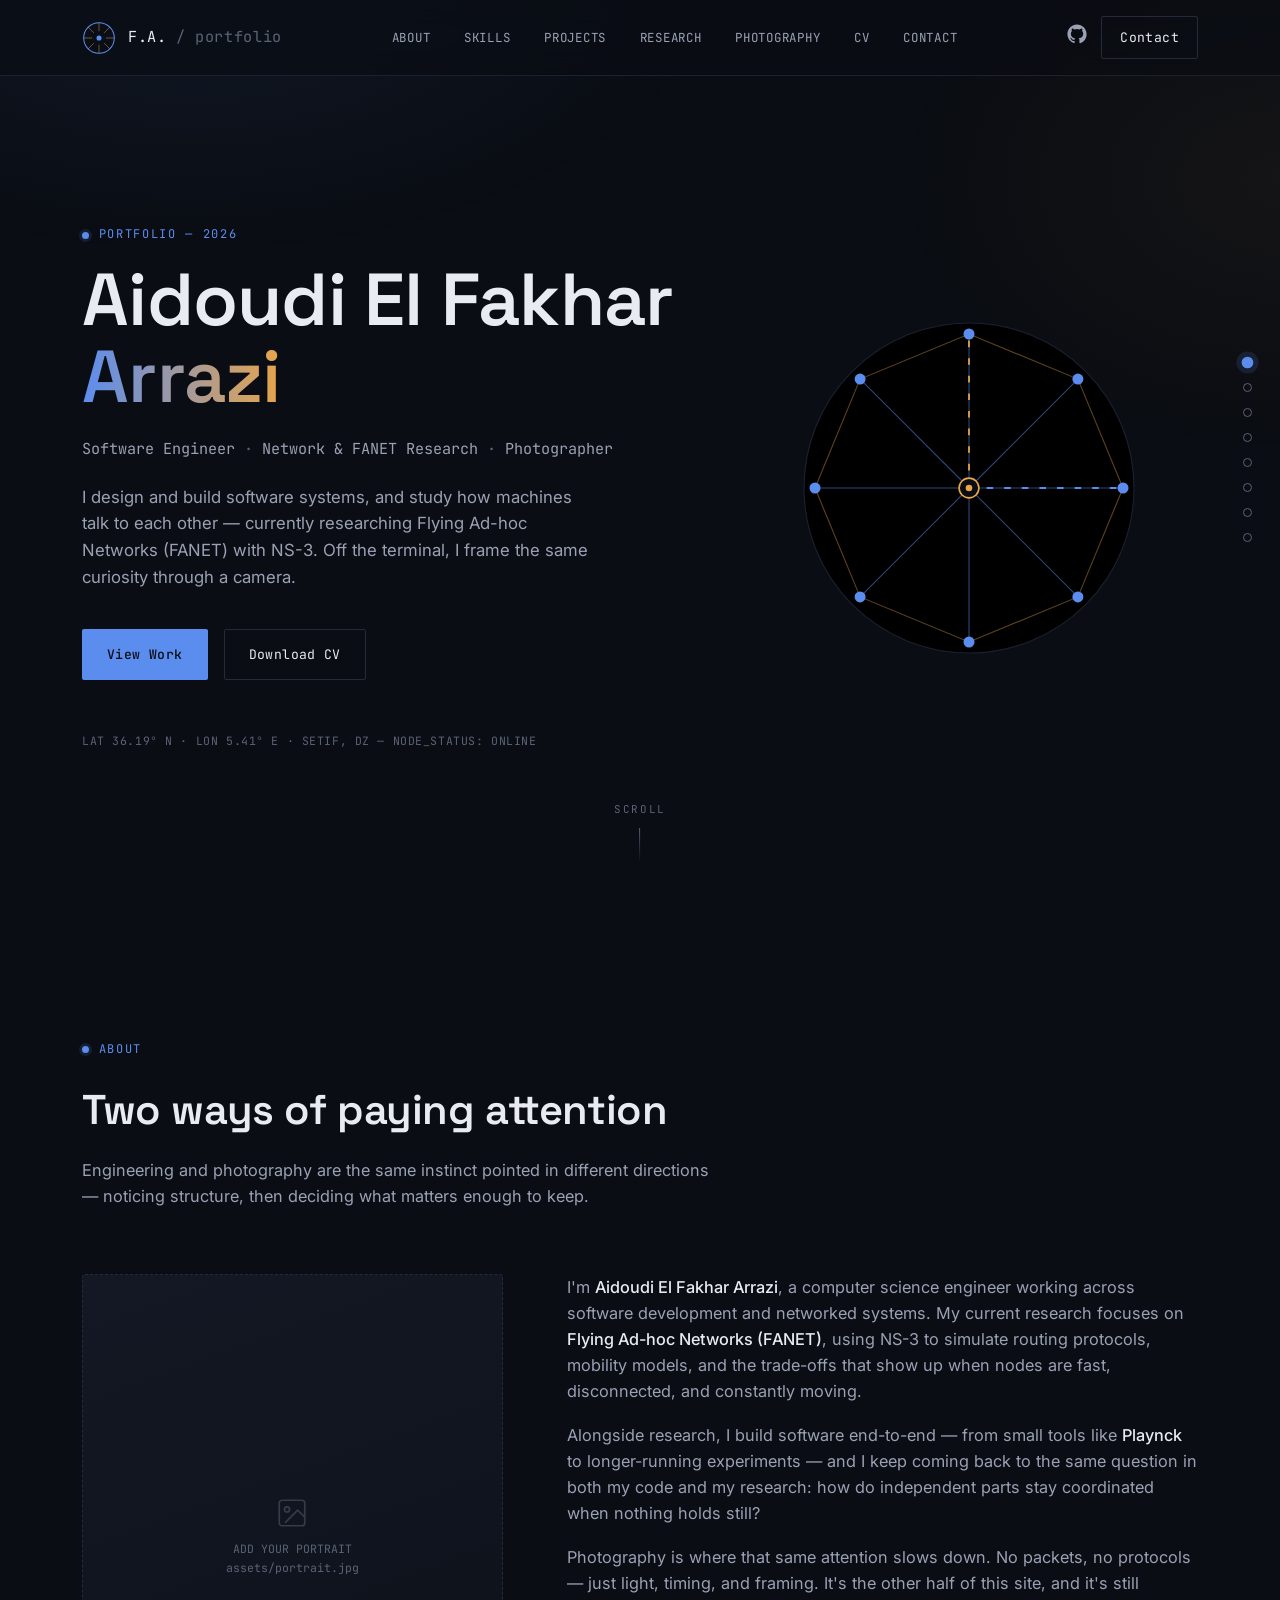
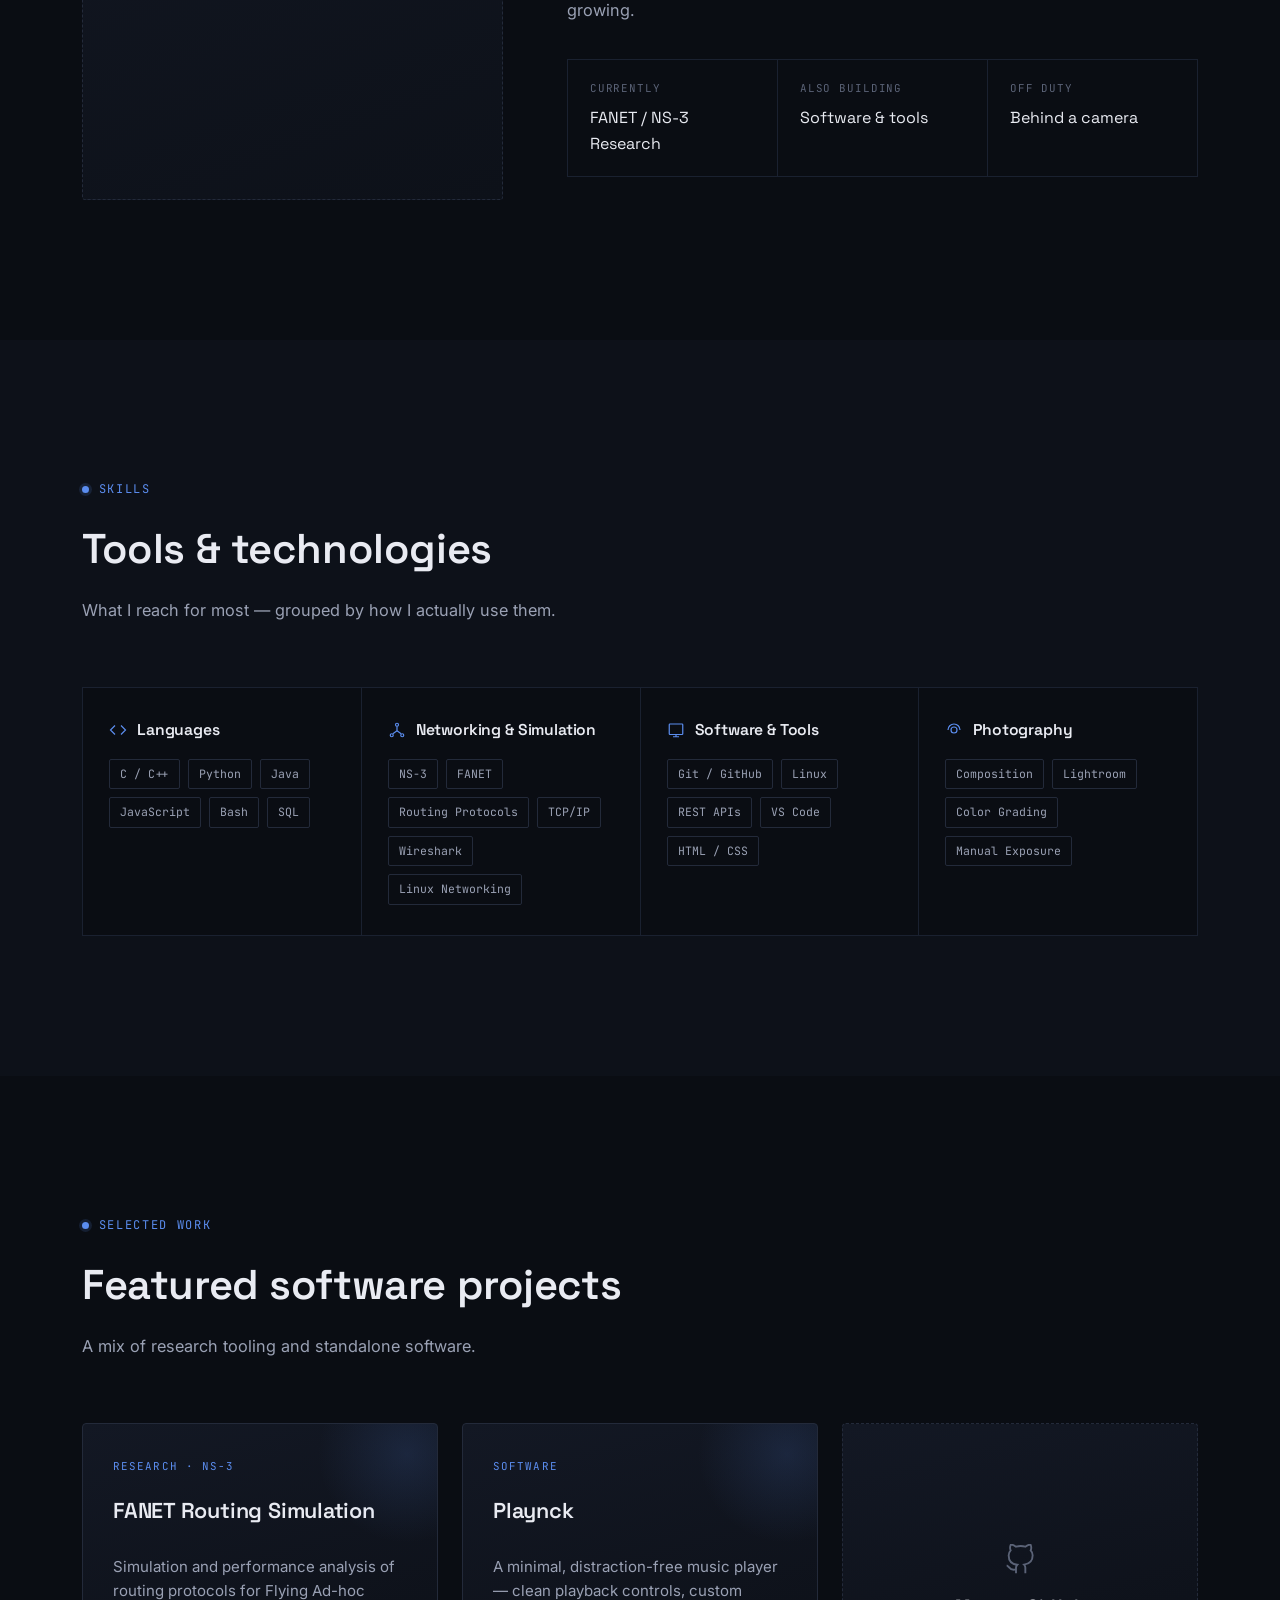
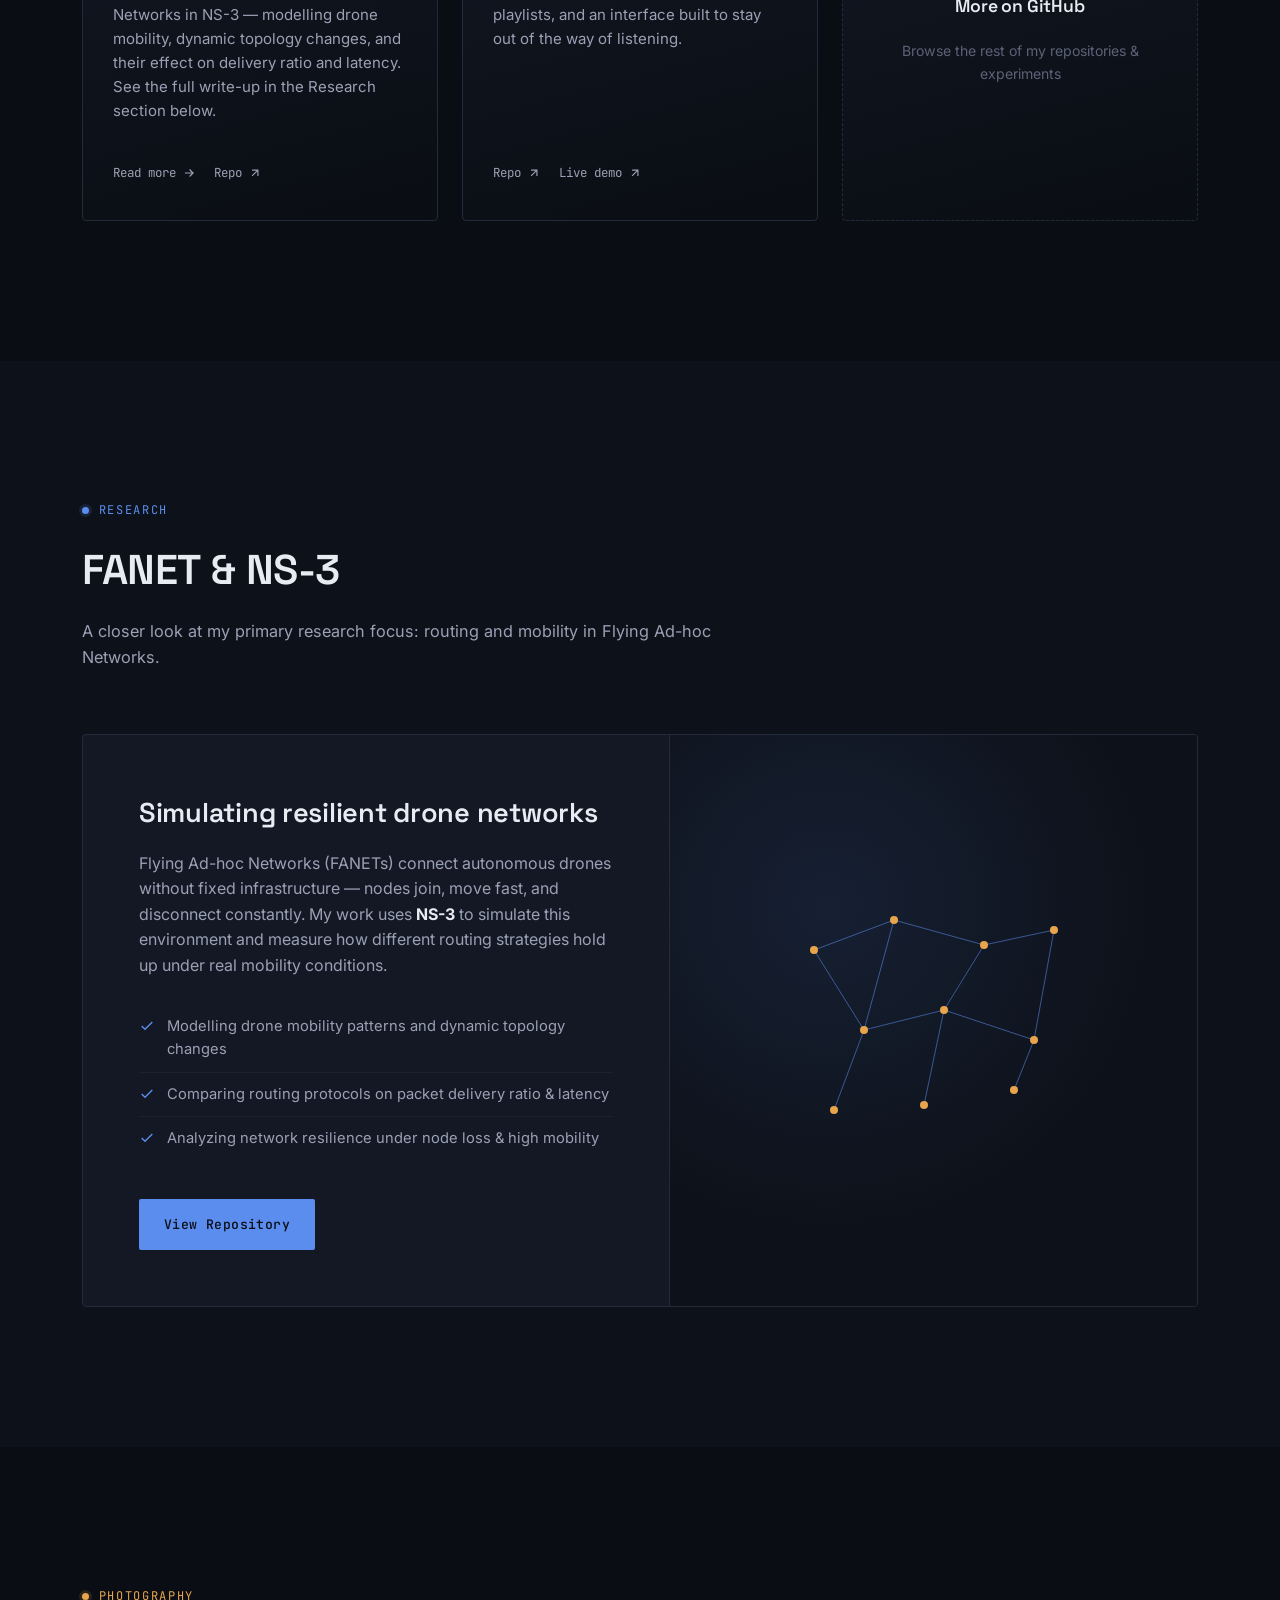
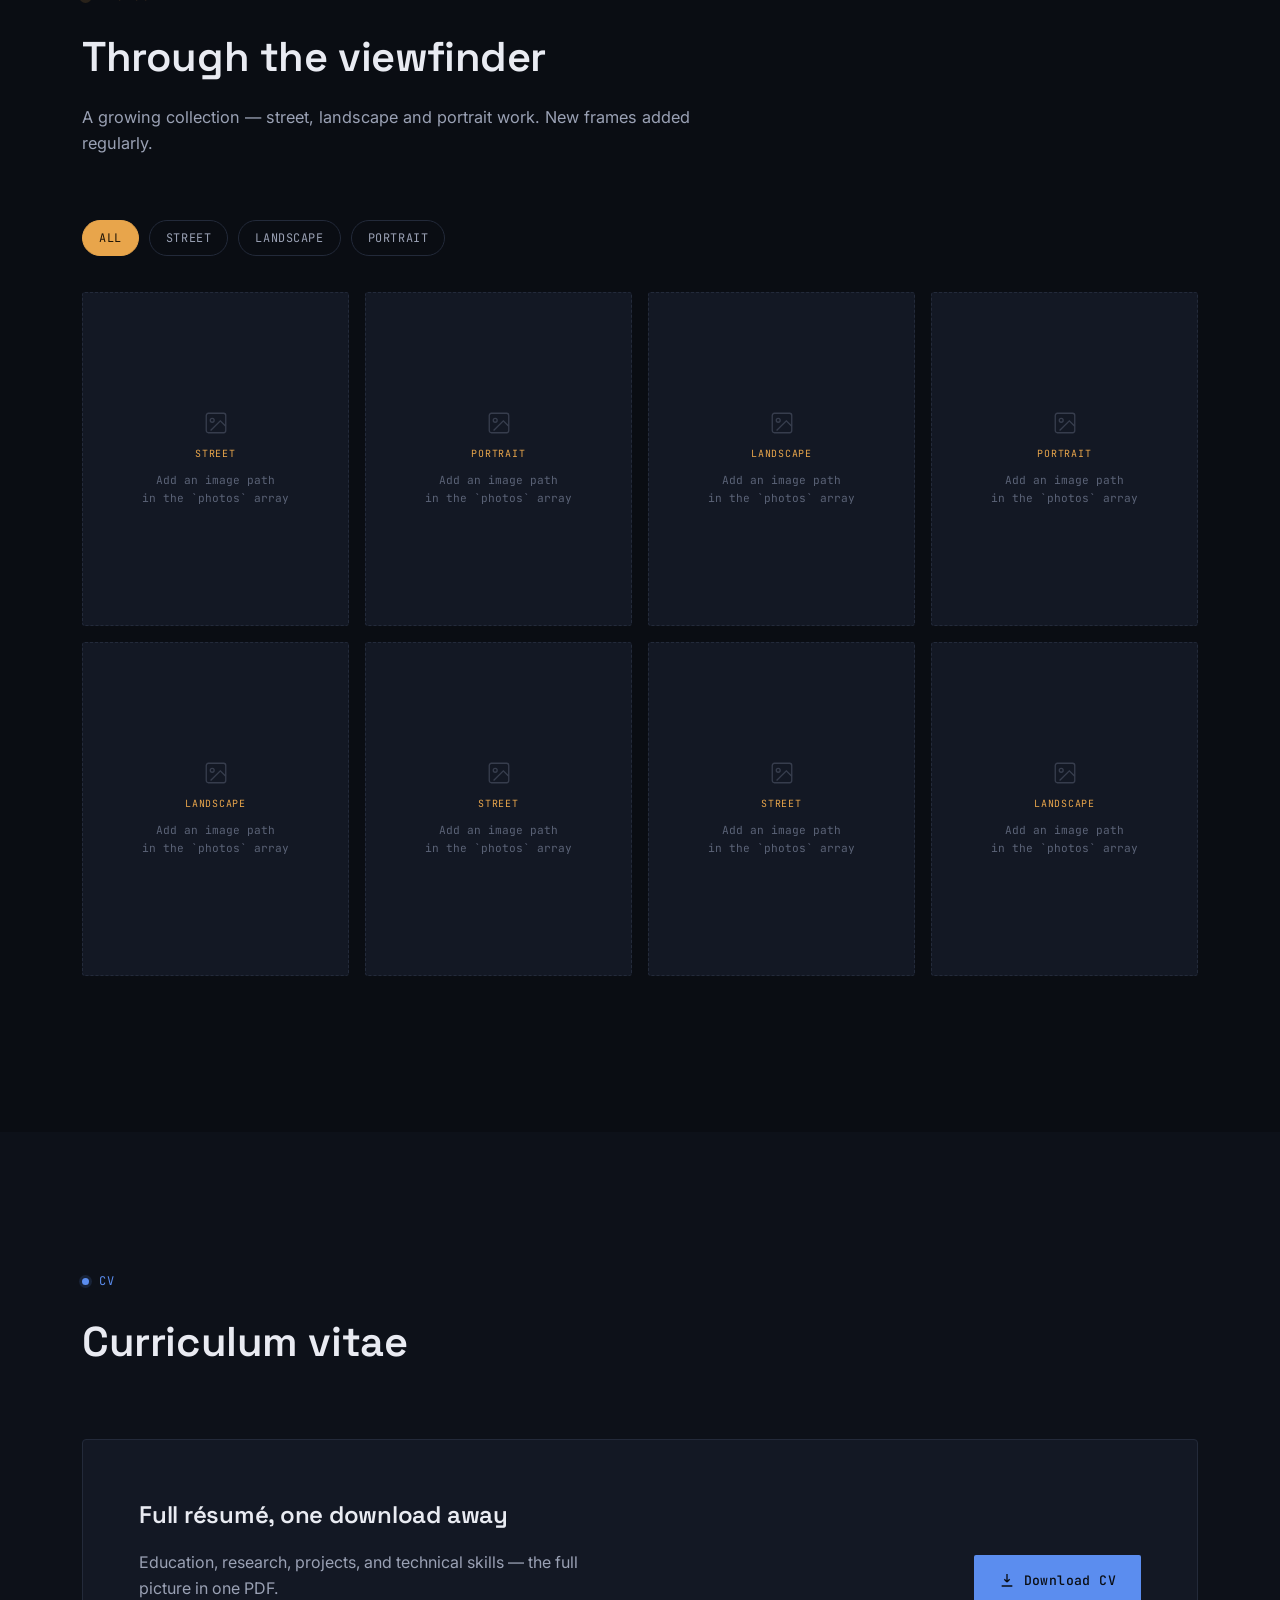
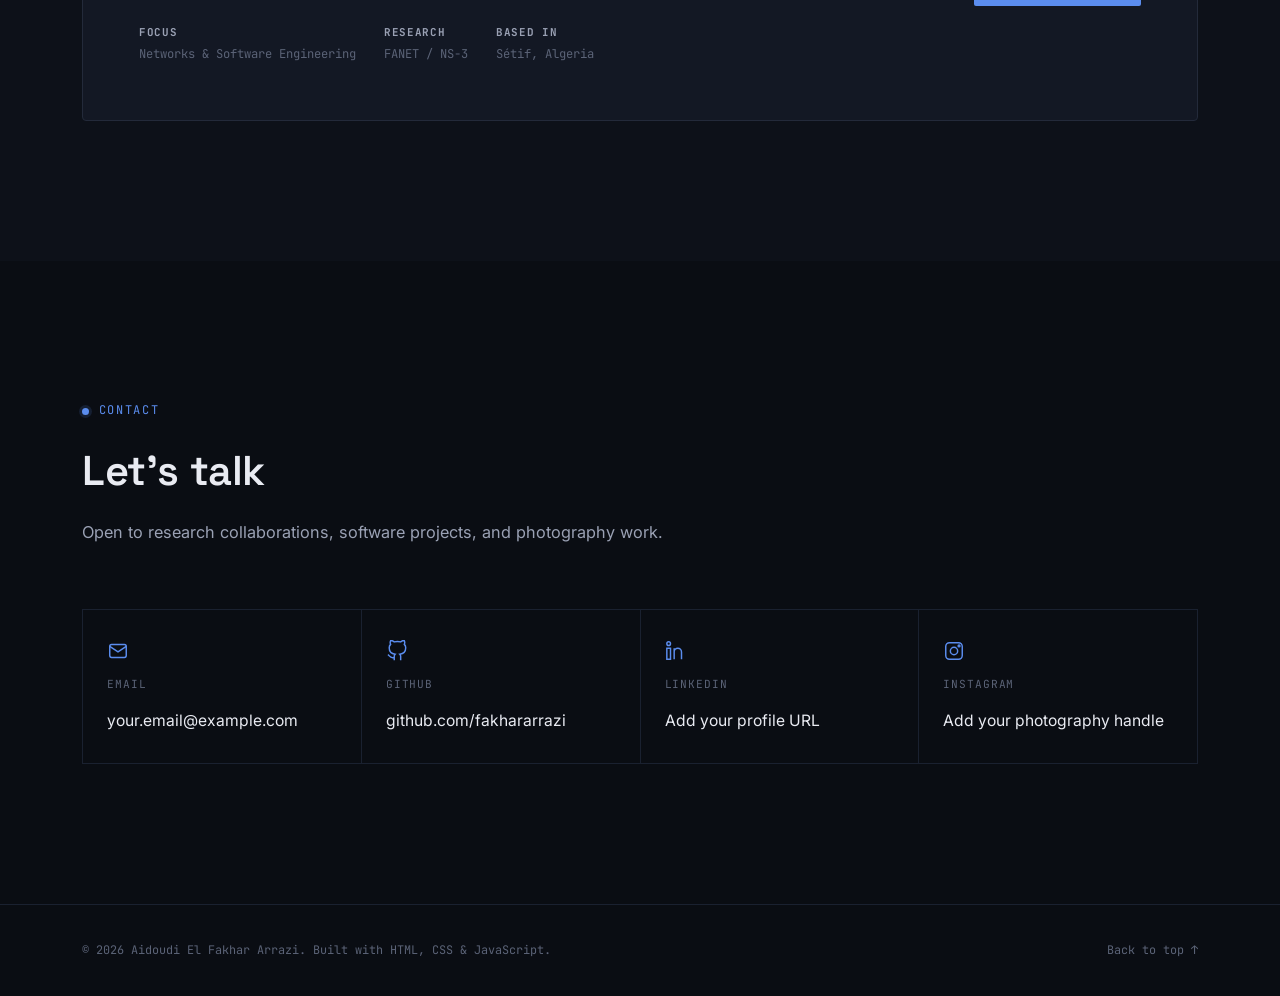
==== index.html @ 40562bc6 "Initial portfolio website" ====
<!DOCTYPE html>
<html lang="en">
<head>
<meta charset="UTF-8" />
<meta name="viewport" content="width=device-width, initial-scale=1.0" />
<title>Aidoudi El Fakhar Arrazi — Software Engineer &amp; Photographer</title>
<meta name="description" content="Portfolio of Aidoudi El Fakhar Arrazi — software development, networking &amp; FANET research, and photography." />

<!-- ===================================================================
  HOW TO EDIT THIS FILE
  - Search for "EDIT:" comments throughout — those are the spots you'll
    want to personalize (links, email, CV file, project details).
  - To add photography: scroll to the "PHOTO GALLERY DATA" section in
    the <script> near the bottom and add entries to the `photos` array.
  - Everything is contained in this one file: HTML + CSS + JS.
=================================================================== -->

<link rel="preconnect" href="https://fonts.googleapis.com">
<link rel="preconnect" href="https://fonts.gstatic.com" crossorigin>
<link href="https://fonts.googleapis.com/css2?family=Space+Grotesk:wght@500;600;700&family=Inter:wght@400;500;600&family=JetBrains+Mono:wght@400;500&display=swap" rel="stylesheet">

<style>
/* =========================================================
   0. TOKENS
========================================================= */
:root{
  --bg:#0a0d13;
  --bg-alt:#0d1119;
  --surface:#131824;
  --surface-hi:#1a2130;
  --border:#232a3a;
  --border-soft:#1a2130;

  --text:#e9ebf2;
  --text-dim:#9aa1b4;
  --text-faint:#5b6377;

  --signal:#5b8def;      /* tech / network accent */
  --signal-soft:rgba(91,141,239,.14);
  --signal-line:rgba(91,141,239,.35);

  --aperture:#e8a54b;    /* photography accent */
  --aperture-soft:rgba(232,165,75,.14);

  --font-display:'Space Grotesk', sans-serif;
  --font-body:'Inter', sans-serif;
  --font-mono:'JetBrains Mono', monospace;

  --nav-h:76px;
  --max:1180px;
  --ease:cubic-bezier(.16,.8,.24,1);
}

*,*::before,*::after{box-sizing:border-box;}
html{scroll-behavior:smooth;}
body{
  margin:0;
  background:var(--bg);
  color:var(--text);
  font-family:var(--font-body);
  font-size:16px;
  line-height:1.6;
  -webkit-font-smoothing:antialiased;
  overflow-x:hidden;
}
body::before{
  /* subtle vignette / grain-free ambient glow */
  content:"";
  position:fixed;
  inset:0;
  background:
    radial-gradient(ellipse 900px 500px at 15% -5%, rgba(91,141,239,.09), transparent 60%),
    radial-gradient(ellipse 700px 500px at 100% 20%, rgba(232,165,75,.05), transparent 55%);
  pointer-events:none;
  z-index:0;
}
img{max-width:100%;display:block;}
a{color:inherit;text-decoration:none;}
ul{list-style:none;margin:0;padding:0;}
section{position:relative;z-index:1;}
::selection{background:var(--signal);color:#0a0d13;}

h1,h2,h3,h4{
  font-family:var(--font-display);
  font-weight:600;
  margin:0;
  letter-spacing:-0.01em;
}

.eyebrow{
  font-family:var(--font-mono);
  font-size:.75rem;
  letter-spacing:.14em;
  text-transform:uppercase;
  color:var(--signal);
  display:flex;
  align-items:center;
  gap:.6rem;
  margin-bottom:1.1rem;
}
.eyebrow::before{
  content:"";
  width:7px;height:7px;
  border-radius:50%;
  background:var(--signal);
  box-shadow:0 0 0 3px var(--signal-soft);
  flex-shrink:0;
}
.eyebrow.amber{color:var(--aperture);}
.eyebrow.amber::before{background:var(--aperture);box-shadow:0 0 0 3px var(--aperture-soft);}

.wrap{
  max-width:var(--max);
  margin:0 auto;
  padding:0 32px;
}

section{scroll-margin-top:var(--nav-h);}

.section-pad{padding:140px 0;}
@media(max-width:768px){.section-pad{padding:96px 0;}}

.section-head{
  max-width:640px;
  margin-bottom:64px;
}
.section-head h2{
  font-size:clamp(1.9rem,3.6vw,2.6rem);
}
.section-head p{
  color:var(--text-dim);
  font-size:1.02rem;
  margin-top:14px;
}

/* buttons */
.btn{
  display:inline-flex;
  align-items:center;
  gap:.55rem;
  font-family:var(--font-mono);
  font-size:.82rem;
  letter-spacing:.03em;
  padding:14px 24px;
  border-radius:2px;
  border:1px solid transparent;
  cursor:pointer;
  transition:transform .35s var(--ease), background .25s, border-color .25s, color .25s;
  white-space:nowrap;
}
.btn:hover{transform:translateY(-2px);}
.btn-primary{
  background:var(--signal);
  color:#0a0d13;
  font-weight:500;
}
.btn-primary:hover{background:#78a3f5;}
.btn-outline{
  border-color:var(--border);
  color:var(--text);
  background:transparent;
}
.btn-outline:hover{border-color:var(--signal);color:var(--signal);}

/* reveal on scroll */
.reveal{
  opacity:0;
  transform:translateY(26px);
  transition:opacity .8s var(--ease), transform .8s var(--ease);
}
.reveal.in-view{opacity:1;transform:translateY(0);}
@media(prefers-reduced-motion:reduce){
  .reveal{opacity:1;transform:none;transition:none;}
  *{animation-duration:.001ms !important; animation-iteration-count:1 !important; scroll-behavior:auto !important;}
}

/* =========================================================
   1. NAV
========================================================= */
header.nav{
  position:fixed;
  top:0;left:0;right:0;
  height:var(--nav-h);
  z-index:100;
  display:flex;
  align-items:center;
  background:rgba(10,13,19,.72);
  backdrop-filter:blur(14px) saturate(140%);
  -webkit-backdrop-filter:blur(14px) saturate(140%);
  border-bottom:1px solid var(--border-soft);
  transition:border-color .3s;
}
.nav-inner{
  width:100%;
  max-width:var(--max);
  margin:0 auto;
  padding:0 32px;
  display:flex;
  align-items:center;
  justify-content:space-between;
}
.brand{
  display:flex;
  align-items:center;
  gap:12px;
  font-family:var(--font-mono);
  font-size:.95rem;
  letter-spacing:.04em;
}
.brand-mark{
  width:34px;height:34px;
  flex-shrink:0;
}
.brand-name{color:var(--text);}
.brand-name span{color:var(--text-faint);}

nav.links{display:flex;align-items:center;gap:2.1rem;}
nav.links a{
  font-family:var(--font-mono);
  font-size:.78rem;
  letter-spacing:.06em;
  text-transform:uppercase;
  color:var(--text-dim);
  position:relative;
  padding:6px 0;
  transition:color .25s;
}
nav.links a::after{
  content:"";
  position:absolute;left:0;bottom:0;
  width:0;height:1px;
  background:var(--signal);
  transition:width .3s var(--ease);
}
nav.links a:hover{color:var(--text);}
nav.links a:hover::after,
nav.links a.active::after{width:100%;}
nav.links a.active{color:var(--signal);}

.nav-cta{display:flex;align-items:center;gap:14px;}
.gh-icon{
  width:20px;height:20px;color:var(--text-dim);
  transition:color .25s, transform .25s;
}
.gh-icon:hover{color:var(--text);transform:translateY(-2px);}

.burger{
  display:none;
  width:34px;height:34px;
  border:1px solid var(--border);
  background:transparent;
  border-radius:2px;
  cursor:pointer;
  position:relative;
}
.burger span{
  position:absolute;left:8px;right:8px;height:1px;background:var(--text);
  transition:transform .3s var(--ease), opacity .3s;
}
.burger span:nth-child(1){top:12px;}
.burger span:nth-child(2){top:17px;}
.burger span:nth-child(3){top:22px;}
.burger.open span:nth-child(1){transform:translateY(5px) rotate(45deg);}
.burger.open span:nth-child(2){opacity:0;}
.burger.open span:nth-child(3){transform:translateY(-5px) rotate(-45deg);}

.mobile-panel{
  position:fixed;
  top:var(--nav-h); left:0; right:0;
  background:var(--bg-alt);
  border-bottom:1px solid var(--border);
  padding:12px 32px 28px;
  display:flex;
  flex-direction:column;
  gap:2px;
  transform:translateY(-8px);
  opacity:0;
  pointer-events:none;
  transition:opacity .28s var(--ease), transform .28s var(--ease);
  z-index:99;
}
.mobile-panel.open{opacity:1;transform:translateY(0);pointer-events:auto;}
.mobile-panel a{
  font-family:var(--font-mono);
  font-size:.85rem;
  letter-spacing:.05em;
  text-transform:uppercase;
  color:var(--text-dim);
  padding:14px 4px;
  border-bottom:1px solid var(--border-soft);
}
.mobile-panel a:hover{color:var(--signal);}

@media(max-width:860px){
  nav.links{display:none;}
  .burger{display:block;}
}

/* side scroll-progress dots (desktop only) */
.side-nav{
  position:fixed;
  right:28px; top:50%;
  transform:translateY(-50%);
  z-index:90;
  display:flex;
  flex-direction:column;
  gap:16px;
}
.side-nav button{
  width:9px;height:9px;
  border-radius:50%;
  border:1px solid var(--text-faint);
  background:transparent;
  cursor:pointer;
  padding:0;
  transition:all .3s var(--ease);
}
.side-nav button.active{
  background:var(--signal);
  border-color:var(--signal);
  transform:scale(1.3);
  box-shadow:0 0 0 4px var(--signal-soft);
}
@media(max-width:1024px){.side-nav{display:none;}}

/* =========================================================
   2. HERO
========================================================= */
.hero{
  min-height:100svh;
  display:flex;
  align-items:center;
  padding-top:var(--nav-h);
  position:relative;
}
.hero-inner{
  width:100%;
  max-width:var(--max);
  margin:0 auto;
  padding:60px 32px;
  display:grid;
  grid-template-columns:1.15fr .85fr;
  gap:40px;
  align-items:center;
}
.hero-text h1{
  font-size:clamp(2.6rem,6.4vw,4.6rem);
  line-height:1.04;
  color:var(--text);
}
.hero-text h1 em{
  font-style:normal;
  background:linear-gradient(90deg, var(--signal), var(--aperture));
  -webkit-background-clip:text;
  background-clip:text;
  color:transparent;
}
.hero-role{
  font-family:var(--font-mono);
  font-size:.95rem;
  color:var(--text-dim);
  margin-top:22px;
  display:flex;
  flex-wrap:wrap;
  gap:.4em .6em;
}
.hero-role .dot{color:var(--text-faint);}
.hero-intro{
  margin-top:22px;
  max-width:520px;
  color:var(--text-dim);
  font-size:1.05rem;
}
.hero-actions{
  margin-top:38px;
  display:flex;
  gap:16px;
  flex-wrap:wrap;
}
.hero-coords{
  margin-top:52px;
  font-family:var(--font-mono);
  font-size:.72rem;
  color:var(--text-faint);
  letter-spacing:.05em;
}

.hero-art{
  position:relative;
  display:flex;
  align-items:center;
  justify-content:center;
}
.hero-art svg{width:100%;max-width:440px;height:auto;}
.orbit-group{
  transform-origin:200px 200px;
  animation:spin 100s linear infinite;
}
@keyframes spin{to{transform:rotate(360deg);}}
.pulse-line{
  stroke-dasharray:6 10;
  animation:dash 3.2s linear infinite;
}
@keyframes dash{to{stroke-dashoffset:-160;}}
.node-dot{animation:blink 3.6s ease-in-out infinite;}
.node-dot:nth-child(odd){animation-delay:1.1s;}
@keyframes blink{0%,100%{opacity:.55;}50%{opacity:1;}}

.scroll-cue{
  position:absolute;
  bottom:38px; left:50%;
  transform:translateX(-50%);
  display:flex;
  flex-direction:column;
  align-items:center;
  gap:10px;
  font-family:var(--font-mono);
  font-size:.68rem;
  letter-spacing:.15em;
  color:var(--text-faint);
  text-transform:uppercase;
}
.scroll-cue .line{
  width:1px;height:34px;
  background:linear-gradient(var(--text-faint), transparent);
  animation:scrolldown 2s ease-in-out infinite;
}
@keyframes scrolldown{0%{transform:scaleY(0);transform-origin:top;}50%{transform:scaleY(1);transform-origin:top;}50.01%{transform-origin:bottom;}100%{transform:scaleY(0);transform-origin:bottom;}}

@media(max-width:900px){
  .hero-inner{grid-template-columns:1fr;text-align:left;}
  .hero-art{order:-1;max-width:280px;margin:0 auto 20px;}
  .hero-art svg{max-width:240px;}
}

/* =========================================================
   3. ABOUT
========================================================= */
.about-grid{
  display:grid;
  grid-template-columns:.8fr 1.2fr;
  gap:64px;
  align-items:start;
}
.portrait-slot{
  aspect-ratio:4/5;
  border:1px dashed var(--border);
  border-radius:3px;
  display:flex;
  flex-direction:column;
  align-items:center;
  justify-content:center;
  gap:10px;
  color:var(--text-faint);
  font-family:var(--font-mono);
  font-size:.72rem;
  text-align:center;
  padding:20px;
  background:linear-gradient(160deg, var(--surface), var(--bg-alt));
  position:relative;
  overflow:hidden;
}
.portrait-slot svg{width:34px;height:34px;opacity:.5;}
/* EDIT: replace this whole .portrait-slot block with
   <img src="assets/portrait.jpg" alt="Aidoudi El Fakhar Arrazi" style="width:100%;height:100%;object-fit:cover;border-radius:3px;">
*/

.about-body p{color:var(--text-dim);font-size:1.02rem;margin:0 0 18px;}
.about-body p strong{color:var(--text);font-weight:500;}

.focus-strip{
  margin-top:36px;
  display:grid;
  grid-template-columns:repeat(3,1fr);
  border-top:1px solid var(--border-soft);
  border-left:1px solid var(--border-soft);
}
.focus-item{
  padding:20px 22px;
  border-right:1px solid var(--border-soft);
  border-bottom:1px solid var(--border-soft);
}
.focus-item .k{
  font-family:var(--font-mono);
  font-size:.68rem;
  letter-spacing:.08em;
  color:var(--text-faint);
  text-transform:uppercase;
}
.focus-item .v{
  margin-top:8px;
  font-family:var(--font-display);
  font-size:1rem;
  color:var(--text);
}
@media(max-width:760px){
  .about-grid{grid-template-columns:1fr;}
  .portrait-slot{max-width:280px;}
  .focus-strip{grid-template-columns:1fr;}
}

/* =========================================================
   4. SKILLS
========================================================= */
.skills-grid{
  display:grid;
  grid-template-columns:repeat(4,1fr);
  gap:1px;
  background:var(--border-soft);
  border:1px solid var(--border-soft);
}
.skill-card{
  background:var(--bg);
  padding:30px 26px;
  transition:background .3s;
}
.skill-card:hover{background:var(--surface);}
.skill-card h3{
  font-size:.98rem;
  color:var(--text);
  margin-bottom:16px;
  display:flex;
  align-items:center;
  gap:10px;
}
.skill-card h3 svg{width:18px;height:18px;color:var(--signal);}
.tag-list{display:flex;flex-wrap:wrap;gap:8px;}
.tag{
  font-family:var(--font-mono);
  font-size:.72rem;
  color:var(--text-dim);
  border:1px solid var(--border);
  padding:5px 10px;
  border-radius:2px;
  transition:border-color .25s, color .25s;
}
.skill-card:hover .tag{border-color:var(--border);}
.tag:hover{border-color:var(--signal);color:var(--signal);}

@media(max-width:900px){.skills-grid{grid-template-columns:repeat(2,1fr);}}
@media(max-width:520px){.skills-grid{grid-template-columns:1fr;}}

/* =========================================================
   5. PROJECTS
========================================================= */
.projects-grid{
  display:grid;
  grid-template-columns:repeat(3,1fr);
  gap:24px;
}
.project-card{
  border:1px solid var(--border);
  border-radius:4px;
  padding:34px 30px;
  background:linear-gradient(165deg, var(--surface), var(--bg));
  display:flex;
  flex-direction:column;
  min-height:340px;
  transition:transform .4s var(--ease), border-color .3s;
  position:relative;
  overflow:hidden;
}
.project-card:hover{transform:translateY(-6px);border-color:var(--signal-line);}
.project-card .glow{
  position:absolute;top:-60px;right:-60px;
  width:180px;height:180px;
  background:radial-gradient(circle, var(--signal-soft), transparent 70%);
  pointer-events:none;
}
.project-tag{
  font-family:var(--font-mono);
  font-size:.68rem;
  letter-spacing:.1em;
  text-transform:uppercase;
  color:var(--aperture);
  margin-bottom:18px;
}
.project-card.tech .project-tag{color:var(--signal);}
.project-card h3{font-size:1.35rem;margin-bottom:12px;}
.project-card p{color:var(--text-dim);font-size:.94rem;flex-grow:1;}
.project-links{
  display:flex;gap:18px;margin-top:24px;
  font-family:var(--font-mono);font-size:.78rem;
}
.project-links a{
  display:flex;align-items:center;gap:6px;
  color:var(--text-dim);
  border-bottom:1px solid transparent;
  padding-bottom:2px;
  transition:color .25s, border-color .25s;
}
.project-links a:hover{color:var(--signal);border-color:var(--signal);}
.project-links svg{width:14px;height:14px;}

.project-card.cta{
  align-items:center;
  justify-content:center;
  text-align:center;
  border-style:dashed;
}
.project-card.cta svg{width:32px;height:32px;color:var(--text-faint);margin-bottom:16px;}
.project-card.cta h3{font-size:1.1rem;color:var(--text);}
.project-card.cta p{color:var(--text-faint);font-size:.88rem;margin-top:8px;flex-grow:0;}
.project-card.cta:hover{border-color:var(--signal);}

@media(max-width:900px){.projects-grid{grid-template-columns:1fr;}}

/* =========================================================
   6. RESEARCH (FANET flagship)
========================================================= */
.research-panel{
  border:1px solid var(--border);
  border-radius:4px;
  background:var(--surface);
  display:grid;
  grid-template-columns:1fr .9fr;
  overflow:hidden;
}
.research-copy{padding:56px;}
.research-copy h3{font-size:1.7rem;margin-bottom:16px;}
.research-copy p{color:var(--text-dim);margin-bottom:18px;}
.research-list{margin:26px 0;}
.research-list li{
  display:flex;gap:12px;
  font-size:.92rem;color:var(--text-dim);
  padding:10px 0;
  border-top:1px solid var(--border-soft);
}
.research-list li:first-child{border-top:none;}
.research-list li svg{width:16px;height:16px;color:var(--signal);flex-shrink:0;margin-top:3px;}
.research-visual{
  background:
    radial-gradient(circle at 30% 30%, rgba(91,141,239,.12), transparent 60%),
    var(--bg-alt);
  display:flex;align-items:center;justify-content:center;
  border-left:1px solid var(--border);
  padding:30px;
}
.research-visual svg{width:100%;max-width:320px;}
@media(max-width:900px){
  .research-panel{grid-template-columns:1fr;}
  .research-copy{padding:40px 28px;}
  .research-visual{border-left:none;border-top:1px solid var(--border);padding:40px 28px;}
}

/* =========================================================
   7. PHOTOGRAPHY
========================================================= */
.gallery-controls{
  display:flex;gap:10px;flex-wrap:wrap;
  margin-bottom:36px;
}
.filter-btn{
  font-family:var(--font-mono);
  font-size:.74rem;
  letter-spacing:.05em;
  text-transform:uppercase;
  padding:9px 16px;
  border:1px solid var(--border);
  background:transparent;
  color:var(--text-dim);
  border-radius:20px;
  cursor:pointer;
  transition:all .25s;
}
.filter-btn:hover{color:var(--text);border-color:var(--text-dim);}
.filter-btn.active{
  background:var(--aperture);
  border-color:var(--aperture);
  color:#1a1206;
}

.gallery{
  columns:4 260px;
  column-gap:16px;
}
.gallery-item{
  break-inside:avoid;
  margin-bottom:16px;
  border-radius:3px;
  overflow:hidden;
  position:relative;
  border:1px solid var(--border-soft);
  cursor:pointer;
}
.gallery-item img{
  width:100%;display:block;
  transition:transform .6s var(--ease);
}
.gallery-item:hover img{transform:scale(1.045);}
.gallery-cap{
  position:absolute;left:0;right:0;bottom:0;
  padding:16px 14px 12px;
  background:linear-gradient(0deg, rgba(0,0,0,.75), transparent);
  opacity:0;
  transition:opacity .3s;
  font-family:var(--font-mono);
  font-size:.68rem;
  color:#f1f1f1;
  letter-spacing:.03em;
}
.gallery-item:hover .gallery-cap{opacity:1;}

.gallery-item.placeholder{
  aspect-ratio:4/5;
  display:flex;
  flex-direction:column;
  align-items:center;
  justify-content:center;
  gap:10px;
  background:var(--surface);
  border:1px dashed var(--border);
  color:var(--text-faint);
  font-family:var(--font-mono);
  font-size:.7rem;
  text-align:center;
  padding:18px;
  cursor:default;
}
.gallery-item.placeholder svg{width:26px;height:26px;opacity:.5;}
.gallery-item.placeholder .ph-cat{color:var(--aperture);text-transform:uppercase;letter-spacing:.08em;font-size:.62rem;}

@media(max-width:900px){.gallery{columns:3 200px;}}
@media(max-width:560px){.gallery{columns:2 140px;column-gap:10px;} .gallery-item{margin-bottom:10px;}}

/* lightbox */
.lightbox{
  position:fixed;inset:0;
  background:rgba(6,7,10,.96);
  backdrop-filter:blur(6px);
  z-index:200;
  display:flex;
  align-items:center;
  justify-content:center;
  opacity:0;
  pointer-events:none;
  transition:opacity .3s var(--ease);
}
.lightbox.open{opacity:1;pointer-events:auto;}
.lightbox-inner{
  max-width:90vw;max-height:88vh;
  display:flex;flex-direction:column;
  align-items:center;
  transform:scale(.96);
  transition:transform .35s var(--ease);
}
.lightbox.open .lightbox-inner{transform:scale(1);}
.lightbox img{
  max-width:90vw;max-height:76vh;
  object-fit:contain;
  border:1px solid #232a3a;
}
.lightbox-cap{
  font-family:var(--font-mono);
  font-size:.78rem;
  color:var(--text-dim);
  margin-top:16px;
  letter-spacing:.03em;
}
.lightbox-close, .lightbox-nav{
  position:absolute;
  background:rgba(255,255,255,.04);
  border:1px solid var(--border);
  color:var(--text);
  width:44px;height:44px;
  border-radius:50%;
  display:flex;align-items:center;justify-content:center;
  cursor:pointer;
  transition:background .25s, border-color .25s;
}
.lightbox-close:hover, .lightbox-nav:hover{background:rgba(255,255,255,.1);border-color:var(--aperture);}
.lightbox-close{top:26px;right:26px;}
.lightbox-nav.prev{left:26px;top:50%;transform:translateY(-50%);}
.lightbox-nav.next{right:26px;top:50%;transform:translateY(-50%);}
.lightbox-nav svg, .lightbox-close svg{width:18px;height:18px;}
@media(max-width:700px){
  .lightbox-nav{width:38px;height:38px;}
  .lightbox-nav.prev{left:10px;}
  .lightbox-nav.next{right:10px;}
  .lightbox-close{top:14px;right:14px;}
}

/* =========================================================
   8. CV
========================================================= */
.cv-panel{
  border:1px solid var(--border);
  border-radius:4px;
  background:var(--surface);
  padding:56px;
  display:grid;
  grid-template-columns:1fr auto;
  gap:40px;
  align-items:center;
}
.cv-panel h3{font-size:1.5rem;margin-bottom:10px;}
.cv-panel p{color:var(--text-dim);max-width:480px;}
.cv-meta{
  margin-top:22px;
  display:flex;gap:28px;flex-wrap:wrap;
  font-family:var(--font-mono);
  font-size:.76rem;
  color:var(--text-faint);
}
.cv-meta strong{color:var(--text-dim);display:block;font-size:.68rem;letter-spacing:.06em;text-transform:uppercase;margin-bottom:4px;}
@media(max-width:760px){.cv-panel{grid-template-columns:1fr;padding:40px 28px;}}

/* =========================================================
   9. CONTACT
========================================================= */
.contact-grid{
  display:grid;
  grid-template-columns:repeat(4,1fr);
  gap:1px;
  background:var(--border-soft);
  border:1px solid var(--border-soft);
}
.contact-card{
  background:var(--bg);
  padding:30px 24px;
  display:flex;
  flex-direction:column;
  gap:14px;
  transition:background .3s;
}
.contact-card:hover{background:var(--surface);}
.contact-card svg{width:22px;height:22px;color:var(--signal);}
.contact-card .label{
  font-family:var(--font-mono);
  font-size:.7rem;
  letter-spacing:.08em;
  text-transform:uppercase;
  color:var(--text-faint);
}
.contact-card .value{font-size:.98rem;color:var(--text);word-break:break-word;}
.contact-card:hover .value{color:var(--signal);}
@media(max-width:900px){.contact-grid{grid-template-columns:repeat(2,1fr);}}
@media(max-width:520px){.contact-grid{grid-template-columns:1fr;}}

/* =========================================================
   10. FOOTER
========================================================= */
footer{
  border-top:1px solid var(--border-soft);
  padding:36px 0;
}
.footer-inner{
  display:flex;
  justify-content:space-between;
  align-items:center;
  flex-wrap:wrap;
  gap:16px;
  font-family:var(--font-mono);
  font-size:.74rem;
  color:var(--text-faint);
}
.footer-inner a{color:var(--text-faint);transition:color .25s;}
.footer-inner a:hover{color:var(--signal);}

.to-top{
  position:fixed;
  bottom:28px; right:28px;
  width:46px;height:46px;
  border-radius:50%;
  border:1px solid var(--border);
  background:var(--surface);
  display:flex;align-items:center;justify-content:center;
  cursor:pointer;
  opacity:0;
  transform:translateY(10px);
  pointer-events:none;
  transition:all .3s var(--ease);
  z-index:80;
}
.to-top.show{opacity:1;transform:translateY(0);pointer-events:auto;}
.to-top:hover{border-color:var(--signal);}
.to-top svg{width:16px;height:16px;color:var(--text);}
</style>
</head>
<body>

<!-- ============================================================ NAV -->
<header class="nav">
  <div class="nav-inner">
    <a href="#top" class="brand">
      <svg class="brand-mark" viewBox="0 0 40 40" fill="none" xmlns="http://www.w3.org/2000/svg">
        <circle cx="20" cy="20" r="18" stroke="#5b8def" stroke-width="1.2"/>
        <circle cx="20" cy="20" r="3" fill="#5b8def"/>
        <path d="M20 2v10M20 28v10M2 20h10M28 20h10M7 7l7 7M33 33l-7-7M33 7l-7 7M7 33l7-7" stroke="#e8a54b" stroke-width="1" opacity=".55"/>
      </svg>
      <span class="brand-name">F.A.<span> / portfolio</span></span>
    </a>

    <nav class="links" id="navLinks">
      <a href="#about">About</a>
      <a href="#skills">Skills</a>
      <a href="#projects">Projects</a>
      <a href="#research">Research</a>
      <a href="#photography">Photography</a>
      <a href="#cv">CV</a>
      <a href="#contact">Contact</a>
    </nav>

    <div class="nav-cta">
      <!-- EDIT: replace with your GitHub username URL if different -->
      <a href="https://github.com/fakhararrazi" target="_blank" rel="noopener" aria-label="GitHub profile">
        <svg class="gh-icon" viewBox="0 0 24 24" fill="currentColor"><path d="M12 .5C5.73.5.5 5.73.5 12c0 5.09 3.29 9.4 7.86 10.93.57.1.79-.25.79-.55 0-.27-.01-1.15-.02-2.09-3.2.7-3.88-1.36-3.88-1.36-.52-1.34-1.28-1.7-1.28-1.7-1.05-.72.08-.7.08-.7 1.16.08 1.77 1.19 1.77 1.19 1.03 1.77 2.7 1.26 3.36.96.1-.75.4-1.26.73-1.55-2.55-.29-5.24-1.28-5.24-5.7 0-1.26.45-2.29 1.19-3.1-.12-.29-.52-1.46.11-3.05 0 0 .97-.31 3.18 1.18a11 11 0 0 1 5.79 0c2.2-1.49 3.17-1.18 3.17-1.18.64 1.59.24 2.76.12 3.05.74.81 1.18 1.84 1.18 3.1 0 4.43-2.69 5.4-5.25 5.69.41.36.78 1.06.78 2.14 0 1.55-.01 2.79-.01 3.17 0 .3.21.66.8.55A10.52 10.52 0 0 0 23.5 12C23.5 5.73 18.27.5 12 .5Z"/></svg>
      </a>
      <a href="#contact" class="btn btn-outline" style="padding:10px 18px;">Contact</a>
      <button class="burger" id="burger" aria-label="Toggle menu"><span></span><span></span><span></span></button>
    </div>
  </div>
</header>

<div class="mobile-panel" id="mobilePanel">
  <a href="#about">About</a>
  <a href="#skills">Skills</a>
  <a href="#projects">Projects</a>
  <a href="#research">Research</a>
  <a href="#photography">Photography</a>
  <a href="#cv">CV</a>
  <a href="#contact">Contact</a>
</div>

<!-- side scroll dots -->
<div class="side-nav" id="sideNav">
  <button data-target="hero" aria-label="Hero"></button>
  <button data-target="about" aria-label="About"></button>
  <button data-target="skills" aria-label="Skills"></button>
  <button data-target="projects" aria-label="Projects"></button>
  <button data-target="research" aria-label="Research"></button>
  <button data-target="photography" aria-label="Photography"></button>
  <button data-target="cv" aria-label="CV"></button>
  <button data-target="contact" aria-label="Contact"></button>
</div>

<!-- ============================================================ HERO -->
<section class="hero" id="hero">
  <a id="top"></a>
  <div class="hero-inner">
    <div class="hero-text reveal">
      <div class="eyebrow">Portfolio — 2026</div>
      <h1>Aidoudi El Fakhar<br><em>Arrazi</em></h1>
      <div class="hero-role">
        <span>Software Engineer</span><span class="dot">·</span>
        <span>Network &amp; FANET Research</span><span class="dot">·</span>
        <span>Photographer</span>
      </div>
      <p class="hero-intro">
        I design and build software systems, and study how machines talk to
        each other — currently researching Flying Ad-hoc Networks (FANET) with
        NS-3. Off the terminal, I frame the same curiosity through a camera.
      </p>
      <div class="hero-actions">
        <a href="#projects" class="btn btn-primary">View Work</a>
        <!-- EDIT: point this at your actual CV file, e.g. assets/cv.pdf -->
        <a href="assets/cv.pdf" class="btn btn-outline" download>Download CV</a>
      </div>
      <div class="hero-coords">LAT 36.19° N · LON 5.41° E · SETIF, DZ &mdash; NODE_STATUS: ONLINE</div>
    </div>

    <div class="hero-art" aria-hidden="true">
      <svg viewBox="0 0 400 400" xmlns="http://www.w3.org/2000/svg">
        <circle cx="200" cy="200" r="150" stroke="#1a2130" stroke-width="1"/>
        <g class="orbit-group">
          <!-- spokes -->
          <g stroke="#5b8def" stroke-width="1" opacity=".5">
            <line x1="200" y1="200" x2="340" y2="200"/>
            <line x1="200" y1="200" x2="299" y2="299"/>
            <line x1="200" y1="200" x2="200" y2="340"/>
            <line x1="200" y1="200" x2="101" y2="299"/>
            <line x1="200" y1="200" x2="60" y2="200"/>
            <line x1="200" y1="200" x2="101" y2="101"/>
            <line x1="200" y1="200" x2="200" y2="60"/>
            <line x1="200" y1="200" x2="299" y2="101"/>
          </g>
          <!-- ring mesh -->
          <polygon points="340,200 299,299 200,340 101,299 60,200 101,101 200,60 299,101" fill="none" stroke="#e8a54b" stroke-width="1" opacity=".4"/>
          <!-- pulse lines -->
          <line class="pulse-line" x1="200" y1="200" x2="340" y2="200" stroke="#5b8def" stroke-width="1.6"/>
          <line class="pulse-line" x1="200" y1="200" x2="200" y2="60" stroke="#e8a54b" stroke-width="1.6" style="animation-delay:1.2s"/>
          <!-- nodes -->
          <circle class="node-dot" cx="340" cy="200" r="5" fill="#5b8def"/>
          <circle class="node-dot" cx="299" cy="299" r="5" fill="#5b8def"/>
          <circle class="node-dot" cx="200" cy="340" r="5" fill="#5b8def"/>
          <circle class="node-dot" cx="101" cy="299" r="5" fill="#5b8def"/>
          <circle class="node-dot" cx="60" cy="200" r="5" fill="#5b8def"/>
          <circle class="node-dot" cx="101" cy="101" r="5" fill="#5b8def"/>
          <circle class="node-dot" cx="200" cy="60" r="5" fill="#5b8def"/>
          <circle class="node-dot" cx="299" cy="101" r="5" fill="#5b8def"/>
        </g>
        <circle cx="200" cy="200" r="9" fill="#0a0d13" stroke="#e8a54b" stroke-width="1.5"/>
        <circle cx="200" cy="200" r="3" fill="#e8a54b"/>
      </svg>
    </div>
  </div>

  <div class="scroll-cue"><span>Scroll</span><span class="line"></span></div>
</section>

<!-- ============================================================ ABOUT -->
<section class="section-pad" id="about">
  <div class="wrap">
    <div class="section-head reveal">
      <div class="eyebrow">About</div>
      <h2>Two ways of paying attention</h2>
      <p>Engineering and photography are the same instinct pointed in different directions — noticing structure, then deciding what matters enough to keep.</p>
    </div>

    <div class="about-grid">
      <div class="portrait-slot reveal">
        <svg viewBox="0 0 24 24" fill="none" stroke="currentColor" stroke-width="1.2"><rect x="3" y="3" width="18" height="18" rx="2"/><circle cx="8.5" cy="9.5" r="1.8"/><path d="M21 15l-5-5-9 9"/></svg>
        <div>ADD YOUR PORTRAIT<br>assets/portrait.jpg</div>
      </div>

      <div class="about-body reveal">
        <p>
          I'm <strong>Aidoudi El Fakhar Arrazi</strong>, a computer science
          engineer working across software development and networked
          systems. My current research focuses on <strong>Flying Ad-hoc
          Networks (FANET)</strong>, using NS-3 to simulate routing protocols,
          mobility models, and the trade-offs that show up when nodes are
          fast, disconnected, and constantly moving.
        </p>
        <p>
          Alongside research, I build software end-to-end — from small tools
          like <strong>Playnck</strong> to longer-running experiments — and I
          keep coming back to the same question in both my code and my
          research: how do independent parts stay coordinated when nothing
          holds still?
        </p>
        <p>
          Photography is where that same attention slows down. No packets,
          no protocols — just light, timing, and framing. It's the other half
          of this site, and it's still growing.
        </p>
        <!-- EDIT: adjust the paragraphs above to match your real background,
             education, and current focus. -->

        <div class="focus-strip">
          <div class="focus-item"><div class="k">Currently</div><div class="v">FANET / NS-3 Research</div></div>
          <div class="focus-item"><div class="k">Also building</div><div class="v">Software &amp; tools</div></div>
          <div class="focus-item"><div class="k">Off duty</div><div class="v">Behind a camera</div></div>
        </div>
      </div>
    </div>
  </div>
</section>

<!-- ============================================================ SKILLS -->
<section class="section-pad" id="skills" style="background:var(--bg-alt);">
  <div class="wrap">
    <div class="section-head reveal">
      <div class="eyebrow">Skills</div>
      <h2>Tools &amp; technologies</h2>
      <p>What I reach for most — grouped by how I actually use them.</p>
    </div>

    <div class="skills-grid reveal">
      <div class="skill-card">
        <h3><svg viewBox="0 0 24 24" fill="none" stroke="currentColor" stroke-width="1.6"><polyline points="16 18 22 12 16 6"/><polyline points="8 6 2 12 8 18"/></svg>Languages</h3>
        <div class="tag-list">
          <span class="tag">C / C++</span><span class="tag">Python</span><span class="tag">Java</span>
          <span class="tag">JavaScript</span><span class="tag">Bash</span><span class="tag">SQL</span>
        </div>
      </div>
      <div class="skill-card">
        <h3><svg viewBox="0 0 24 24" fill="none" stroke="currentColor" stroke-width="1.6"><circle cx="12" cy="5" r="2"/><circle cx="5" cy="19" r="2"/><circle cx="19" cy="19" r="2"/><path d="M12 7v6M12 13l-5.5 4M12 13l5.5 4"/></svg>Networking &amp; Simulation</h3>
        <div class="tag-list">
          <span class="tag">NS-3</span><span class="tag">FANET</span><span class="tag">Routing Protocols</span>
          <span class="tag">TCP/IP</span><span class="tag">Wireshark</span><span class="tag">Linux Networking</span>
        </div>
      </div>
      <div class="skill-card">
        <h3><svg viewBox="0 0 24 24" fill="none" stroke="currentColor" stroke-width="1.6"><rect x="3" y="4" width="18" height="14" rx="1"/><path d="M8 21h8M12 18v3"/></svg>Software &amp; Tools</h3>
        <div class="tag-list">
          <span class="tag">Git / GitHub</span><span class="tag">Linux</span><span class="tag">REST APIs</span>
          <span class="tag">VS Code</span><span class="tag">HTML / CSS</span>
        </div>
      </div>
      <div class="skill-card">
        <h3><svg viewBox="0 0 24 24" fill="none" stroke="currentColor" stroke-width="1.6"><circle cx="12" cy="12" r="4"/><path d="M4 12a8 8 0 0 1 16 0"/></svg>Photography</h3>
        <div class="tag-list">
          <span class="tag">Composition</span><span class="tag">Lightroom</span>
          <span class="tag">Color Grading</span><span class="tag">Manual Exposure</span>
        </div>
      </div>
    </div>
    <!-- EDIT: adjust tags in each category to match your real toolset. -->
  </div>
</section>

<!-- ============================================================ PROJECTS -->
<section class="section-pad" id="projects">
  <div class="wrap">
    <div class="section-head reveal">
      <div class="eyebrow">Selected Work</div>
      <h2>Featured software projects</h2>
      <p>A mix of research tooling and standalone software.</p>
    </div>

    <div class="projects-grid reveal">
      <article class="project-card tech">
        <div class="glow"></div>
        <div class="project-tag">Research · NS-3</div>
        <h3>FANET Routing Simulation</h3>
        <p>Simulation and performance analysis of routing protocols for
        Flying Ad-hoc Networks in NS-3 — modelling drone mobility, dynamic
        topology changes, and their effect on delivery ratio and latency.
        See the full write-up in the Research section below.</p>
        <div class="project-links">
          <a href="#research">Read more
            <svg viewBox="0 0 24 24" fill="none" stroke="currentColor" stroke-width="2"><path d="M5 12h14M13 6l6 6-6 6"/></svg>
          </a>
          <!-- EDIT: link to your real repo -->
          <a href="https://github.com/fakhararrazi" target="_blank" rel="noopener">Repo
            <svg viewBox="0 0 24 24" fill="none" stroke="currentColor" stroke-width="2"><path d="M7 17L17 7M7 7h10v10"/></svg>
          </a>
        </div>
      </article>

      <article class="project-card tech">
        <div class="glow"></div>
        <div class="project-tag">Software</div>
        <h3>Playnck</h3>
        <p>A minimal, distraction-free music player — clean playback
        controls, custom playlists, and an interface built to stay out of
        the way of listening.</p>
        <!-- EDIT: rewrite this description with the real stack / features
             of your Playnck project. -->
        <div class="project-links">
          <!-- EDIT: replace # with your real repo / live demo links -->
          <a href="#" target="_blank" rel="noopener">Repo
            <svg viewBox="0 0 24 24" fill="none" stroke="currentColor" stroke-width="2"><path d="M7 17L17 7M7 7h10v10"/></svg>
          </a>
          <a href="#" target="_blank" rel="noopener">Live demo
            <svg viewBox="0 0 24 24" fill="none" stroke="currentColor" stroke-width="2"><path d="M7 17L17 7M7 7h10v10"/></svg>
          </a>
        </div>
      </article>

      <a class="project-card cta" href="https://github.com/fakhararrazi" target="_blank" rel="noopener">
        <svg viewBox="0 0 24 24" fill="none" stroke="currentColor" stroke-width="1.4"><path d="M9 19c-5 1.5-5-2.5-7-3m14 6v-3.87a3.37 3.37 0 0 0-.94-2.61c3.14-.35 6.44-1.54 6.44-7A5.44 5.44 0 0 0 20 4.77 5.07 5.07 0 0 0 19.91.5S18.73.15 16 2a13.38 13.38 0 0 0-7 0C6.27.15 5.09.5 5.09.5A5.07 5.07 0 0 0 5 4.77a5.44 5.44 0 0 0-1.5 3.78c0 5.42 3.3 6.61 6.44 7A3.37 3.37 0 0 0 9 18.13V22"/></svg>
        <h3>More on GitHub</h3>
        <p>Browse the rest of my repositories &amp; experiments</p>
      </a>
    </div>
  </div>
</section>

<!-- ============================================================ RESEARCH -->
<section class="section-pad" id="research" style="background:var(--bg-alt);">
  <div class="wrap">
    <div class="section-head reveal">
      <div class="eyebrow">Research</div>
      <h2>FANET &amp; NS-3</h2>
      <p>A closer look at my primary research focus: routing and mobility in Flying Ad-hoc Networks.</p>
    </div>

    <div class="research-panel reveal">
      <div class="research-copy">
        <h3>Simulating resilient drone networks</h3>
        <p>
          Flying Ad-hoc Networks (FANETs) connect autonomous drones without
          fixed infrastructure — nodes join, move fast, and disconnect
          constantly. My work uses <strong style="color:var(--text)">NS-3</strong>
          to simulate this environment and measure how different routing
          strategies hold up under real mobility conditions.
        </p>
        <ul class="research-list">
          <li>
            <svg viewBox="0 0 24 24" fill="none" stroke="currentColor" stroke-width="2"><path d="M20 6 9 17l-5-5"/></svg>
            Modelling drone mobility patterns and dynamic topology changes
          </li>
          <li>
            <svg viewBox="0 0 24 24" fill="none" stroke="currentColor" stroke-width="2"><path d="M20 6 9 17l-5-5"/></svg>
            Comparing routing protocols on packet delivery ratio &amp; latency
          </li>
          <li>
            <svg viewBox="0 0 24 24" fill="none" stroke="currentColor" stroke-width="2"><path d="M20 6 9 17l-5-5"/></svg>
            Analyzing network resilience under node loss &amp; high mobility
          </li>
        </ul>
        <!-- EDIT: swap in your real methodology, findings, and paper/repo links. -->
        <div class="hero-actions">
          <!-- EDIT: link to the paper, repo, or report -->
          <a href="https://github.com/fakhararrazi" target="_blank" rel="noopener" class="btn btn-primary">View Repository</a>
        </div>
      </div>
      <div class="research-visual">
        <svg viewBox="0 0 320 260" fill="none" xmlns="http://www.w3.org/2000/svg">
          <g stroke="#5b8def" stroke-width="1" opacity=".55">
            <line x1="40" y1="60" x2="120" y2="30"/>
            <line x1="120" y1="30" x2="210" y2="55"/>
            <line x1="210" y1="55" x2="280" y2="40"/>
            <line x1="40" y1="60" x2="90" y2="140"/>
            <line x1="120" y1="30" x2="90" y2="140"/>
            <line x1="90" y1="140" x2="170" y2="120"/>
            <line x1="210" y1="55" x2="170" y2="120"/>
            <line x1="170" y1="120" x2="260" y2="150"/>
            <line x1="280" y1="40" x2="260" y2="150"/>
            <line x1="90" y1="140" x2="60" y2="220"/>
            <line x1="170" y1="120" x2="150" y2="215"/>
            <line x1="260" y1="150" x2="240" y2="200"/>
          </g>
          <g fill="#e8a54b">
            <circle cx="40" cy="60" r="4"/><circle cx="120" cy="30" r="4"/>
            <circle cx="210" cy="55" r="4"/><circle cx="280" cy="40" r="4"/>
            <circle cx="90" cy="140" r="4"/><circle cx="170" cy="120" r="4"/>
            <circle cx="260" cy="150" r="4"/><circle cx="60" cy="220" r="4"/>
            <circle cx="150" cy="215" r="4"/><circle cx="240" cy="200" r="4"/>
          </g>
        </svg>
      </div>
    </div>
  </div>
</section>

<!-- ============================================================ PHOTOGRAPHY -->
<section class="section-pad" id="photography">
  <div class="wrap">
    <div class="section-head reveal">
      <div class="eyebrow amber">Photography</div>
      <h2>Through the viewfinder</h2>
      <p>A growing collection — street, landscape and portrait work. New frames added regularly.</p>
    </div>

    <div class="gallery-controls reveal" id="filterBar">
      <button class="filter-btn active" data-filter="all">All</button>
      <button class="filter-btn" data-filter="street">Street</button>
      <button class="filter-btn" data-filter="landscape">Landscape</button>
      <button class="filter-btn" data-filter="portrait">Portrait</button>
    </div>

    <div class="gallery reveal" id="gallery"><!-- populated by JS --></div>
  </div>
</section>

<!-- lightbox -->
<div class="lightbox" id="lightbox">
  <div class="lightbox-inner">
    <img id="lightboxImg" src="" alt="">
    <div class="lightbox-cap" id="lightboxCap"></div>
  </div>
  <button class="lightbox-close" id="lightboxClose" aria-label="Close">
    <svg viewBox="0 0 24 24" fill="none" stroke="currentColor" stroke-width="2"><path d="M18 6 6 18M6 6l12 12"/></svg>
  </button>
  <button class="lightbox-nav prev" id="lightboxPrev" aria-label="Previous">
    <svg viewBox="0 0 24 24" fill="none" stroke="currentColor" stroke-width="2"><path d="M15 18l-6-6 6-6"/></svg>
  </button>
  <button class="lightbox-nav next" id="lightboxNext" aria-label="Next">
    <svg viewBox="0 0 24 24" fill="none" stroke="currentColor" stroke-width="2"><path d="M9 18l6-6-6-6"/></svg>
  </button>
</div>

<!-- ============================================================ CV -->
<section class="section-pad" id="cv" style="background:var(--bg-alt);">
  <div class="wrap">
    <div class="section-head reveal">
      <div class="eyebrow">CV</div>
      <h2>Curriculum vitae</h2>
    </div>

    <div class="cv-panel reveal">
      <div>
        <h3>Full résumé, one download away</h3>
        <p>Education, research, projects, and technical skills — the full
        picture in one PDF.</p>
        <div class="cv-meta">
          <div><strong>Focus</strong>Networks &amp; Software Engineering</div>
          <div><strong>Research</strong>FANET / NS-3</div>
          <div><strong>Based in</strong>Sétif, Algeria</div>
        </div>
        <!-- EDIT: update cv-meta values as needed -->
      </div>
      <!-- EDIT: point this at your actual CV file -->
      <a href="assets/cv.pdf" download class="btn btn-primary">
        <svg viewBox="0 0 24 24" fill="none" stroke="currentColor" stroke-width="2" width="16" height="16"><path d="M12 3v12m0 0 4-4m-4 4-4-4M4 21h16"/></svg>
        Download CV
      </a>
    </div>
  </div>
</section>

<!-- ============================================================ CONTACT -->
<section class="section-pad" id="contact">
  <div class="wrap">
    <div class="section-head reveal">
      <div class="eyebrow">Contact</div>
      <h2>Let's talk</h2>
      <p>Open to research collaborations, software projects, and photography work.</p>
    </div>

    <div class="contact-grid reveal">
      <!-- EDIT: replace all placeholder links/handles below -->
      <a class="contact-card" href="mailto:your.email@example.com">
        <svg viewBox="0 0 24 24" fill="none" stroke="currentColor" stroke-width="1.6"><rect x="3" y="5" width="18" height="14" rx="2"/><path d="m3 7 9 6 9-6"/></svg>
        <div class="label">Email</div>
        <div class="value">your.email@example.com</div>
      </a>
      <a class="contact-card" href="https://github.com/fakhararrazi" target="_blank" rel="noopener">
        <svg viewBox="0 0 24 24" fill="none" stroke="currentColor" stroke-width="1.6"><path d="M9 19c-5 1.5-5-2.5-7-3m14 6v-3.87a3.37 3.37 0 0 0-.94-2.61c3.14-.35 6.44-1.54 6.44-7A5.44 5.44 0 0 0 20 4.77 5.07 5.07 0 0 0 19.91.5S18.73.15 16 2a13.38 13.38 0 0 0-7 0C6.27.15 5.09.5 5.09.5A5.07 5.07 0 0 0 5 4.77a5.44 5.44 0 0 0-1.5 3.78c0 5.42 3.3 6.61 6.44 7A3.37 3.37 0 0 0 9 18.13V22"/></svg>
        <div class="label">GitHub</div>
        <div class="value">github.com/fakhararrazi</div>
      </a>
      <a class="contact-card" href="#" target="_blank" rel="noopener">
        <svg viewBox="0 0 24 24" fill="none" stroke="currentColor" stroke-width="1.6"><rect x="2" y="9" width="4" height="12"/><circle cx="4" cy="4" r="2"/><path d="M10 9v12M10 13a4 4 0 0 1 8 0v8"/></svg>
        <div class="label">LinkedIn</div>
        <div class="value">Add your profile URL</div>
      </a>
      <a class="contact-card" href="#" target="_blank" rel="noopener">
        <svg viewBox="0 0 24 24" fill="none" stroke="currentColor" stroke-width="1.6"><rect x="3" y="3" width="18" height="18" rx="4"/><circle cx="12" cy="12" r="4"/><circle cx="17.5" cy="6.5" r="1"/></svg>
        <div class="label">Instagram</div>
        <div class="value">Add your photography handle</div>
      </a>
    </div>
  </div>
</section>

<!-- ============================================================ FOOTER -->
<footer>
  <div class="wrap footer-inner">
    <span>&copy; <span id="year"></span> Aidoudi El Fakhar Arrazi. Built with HTML, CSS &amp; JavaScript.</span>
    <a href="#top">Back to top ↑</a>
  </div>
</footer>

<button class="to-top" id="toTop" aria-label="Back to top">
  <svg viewBox="0 0 24 24" fill="none" stroke="currentColor" stroke-width="2"><path d="M12 19V5M5 12l7-7 7 7"/></svg>
</button>

<script>
/* =========================================================
   MOBILE NAV
========================================================= */
const burger = document.getElementById('burger');
const mobilePanel = document.getElementById('mobilePanel');
burger.addEventListener('click', () => {
  burger.classList.toggle('open');
  mobilePanel.classList.toggle('open');
});
mobilePanel.querySelectorAll('a').forEach(a => a.addEventListener('click', () => {
  burger.classList.remove('open');
  mobilePanel.classList.remove('open');
}));

/* =========================================================
   SCROLLSPY (top nav + side dots)
========================================================= */
const sections = ['hero','about','skills','projects','research','photography','cv','contact']
  .map(id => document.getElementById(id)).filter(Boolean);
const topLinks = document.querySelectorAll('nav.links a');
const sideButtons = document.querySelectorAll('.side-nav button');

const spy = new IntersectionObserver((entries) => {
  entries.forEach(entry => {
    if (entry.isIntersecting) {
      const id = entry.target.id;
      topLinks.forEach(l => l.classList.toggle('active', l.getAttribute('href') === '#' + id));
      sideButtons.forEach(b => b.classList.toggle('active', b.dataset.target === id));
    }
  });
}, { rootMargin: '-45% 0px -45% 0px' });
sections.forEach(s => spy.observe(s));

sideButtons.forEach(btn => btn.addEventListener('click', () => {
  document.getElementById(btn.dataset.target)?.scrollIntoView({ behavior: 'smooth' });
}));

/* =========================================================
   REVEAL ON SCROLL
========================================================= */
const revealObserver = new IntersectionObserver((entries) => {
  entries.forEach(entry => {
    if (entry.isIntersecting) {
      entry.target.classList.add('in-view');
      revealObserver.unobserve(entry.target);
    }
  });
}, { threshold: 0.12 });
document.querySelectorAll('.reveal').forEach(el => revealObserver.observe(el));

/* =========================================================
   BACK TO TOP
========================================================= */
const toTop = document.getElementById('toTop');
window.addEventListener('scroll', () => {
  toTop.classList.toggle('show', window.scrollY > 700);
}, { passive: true });
toTop.addEventListener('click', () => window.scrollTo({ top: 0, behavior: 'smooth' }));

/* =========================================================
   FOOTER YEAR
========================================================= */
document.getElementById('year').textContent = new Date().getFullYear();

/* =========================================================
   PHOTO GALLERY DATA
   ---------------------------------------------------------
   Add your own photos here. Each entry needs:
     src      -> path to the image (e.g. "assets/photos/street-01.jpg")
     category -> "street" | "landscape" | "portrait"
     caption  -> short text shown on hover + in the lightbox

   Leave src empty ("") to keep a placeholder tile until you have
   an image ready — it will show which category is missing.
========================================================= */
const photos = [
  { src: "", category: "street",    caption: "" },
  { src: "", category: "landscape", caption: "" },
  { src: "", category: "portrait",  caption: "" },
  { src: "", category: "street",    caption: "" },
  { src: "", category: "landscape", caption: "" },
  { src: "", category: "street",    caption: "" },
  { src: "", category: "portrait",  caption: "" },
  { src: "", category: "landscape", caption: "" },
];

const galleryEl = document.getElementById('gallery');
const placeholderSVG = `<svg viewBox="0 0 24 24" fill="none" stroke="currentColor" stroke-width="1.2"><rect x="3" y="3" width="18" height="18" rx="2"/><circle cx="8.5" cy="9.5" r="1.8"/><path d="M21 15l-5-5-9 9"/></svg>`;

function renderGallery(filter = 'all') {
  galleryEl.innerHTML = '';
  photos
    .filter(p => filter === 'all' || p.category === filter)
    .forEach((p, i) => {
      const item = document.createElement('div');
      if (p.src) {
        item.className = 'gallery-item';
        item.innerHTML = `<img src="${p.src}" alt="${p.caption || 'Photograph'}" loading="lazy">
          <div class="gallery-cap">${p.caption || ''}</div>`;
        item.addEventListener('click', () => openLightbox(p));
      } else {
        item.className = 'gallery-item placeholder';
        item.innerHTML = `${placeholderSVG}<div class="ph-cat">${p.category}</div><div>Add an image path<br>in the \`photos\` array</div>`;
      }
      galleryEl.appendChild(item);
    });
}
renderGallery();

document.querySelectorAll('.filter-btn').forEach(btn => {
  btn.addEventListener('click', () => {
    document.querySelectorAll('.filter-btn').forEach(b => b.classList.remove('active'));
    btn.classList.add('active');
    renderGallery(btn.dataset.filter);
  });
});

/* =========================================================
   LIGHTBOX
========================================================= */
const lightbox = document.getElementById('lightbox');
const lightboxImg = document.getElementById('lightboxImg');
const lightboxCap = document.getElementById('lightboxCap');
let activeList = [];
let activeIndex = 0;

function openLightbox(photo) {
  activeList = photos.filter(p => p.src);
  activeIndex = activeList.indexOf(photo);
  showLightboxImage();
  lightbox.classList.add('open');
  document.body.style.overflow = 'hidden';
}
function showLightboxImage() {
  const p = activeList[activeIndex];
  if (!p) return;
  lightboxImg.src = p.src;
  lightboxImg.alt = p.caption || '';
  lightboxCap.textContent = p.caption || '';
}
function closeLightbox() {
  lightbox.classList.remove('open');
  document.body.style.overflow = '';
}
function nextImage(dir) {
  if (!activeList.length) return;
  activeIndex = (activeIndex + dir + activeList.length) % activeList.length;
  showLightboxImage();
}
document.getElementById('lightboxClose').addEventListener('click', closeLightbox);
document.getElementById('lightboxPrev').addEventListener('click', () => nextImage(-1));
document.getElementById('lightboxNext').addEventListener('click', () => nextImage(1));
lightbox.addEventListener('click', (e) => { if (e.target === lightbox) closeLightbox(); });
document.addEventListener('keydown', (e) => {
  if (!lightbox.classList.contains('open')) return;
  if (e.key === 'Escape') closeLightbox();
  if (e.key === 'ArrowRight') nextImage(1);
  if (e.key === 'ArrowLeft') nextImage(-1);
});
</script>
</body>
</html>
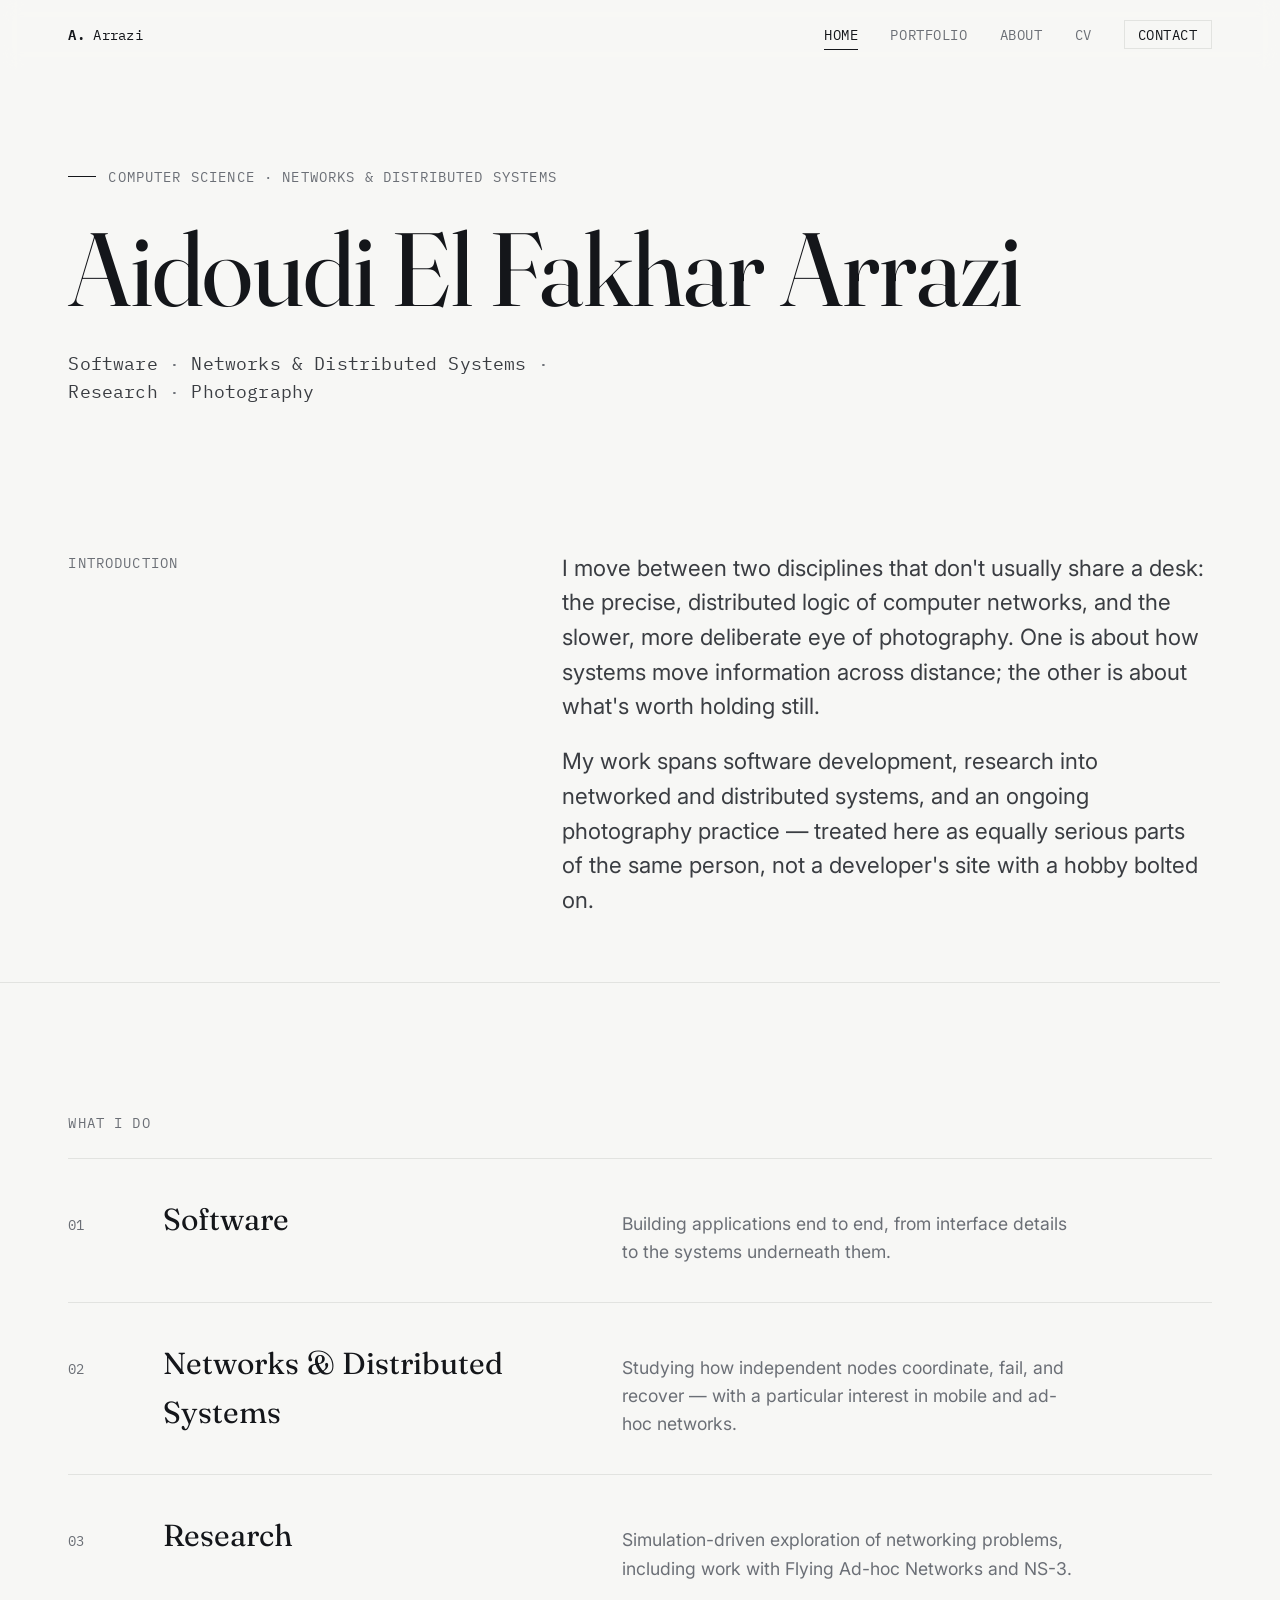
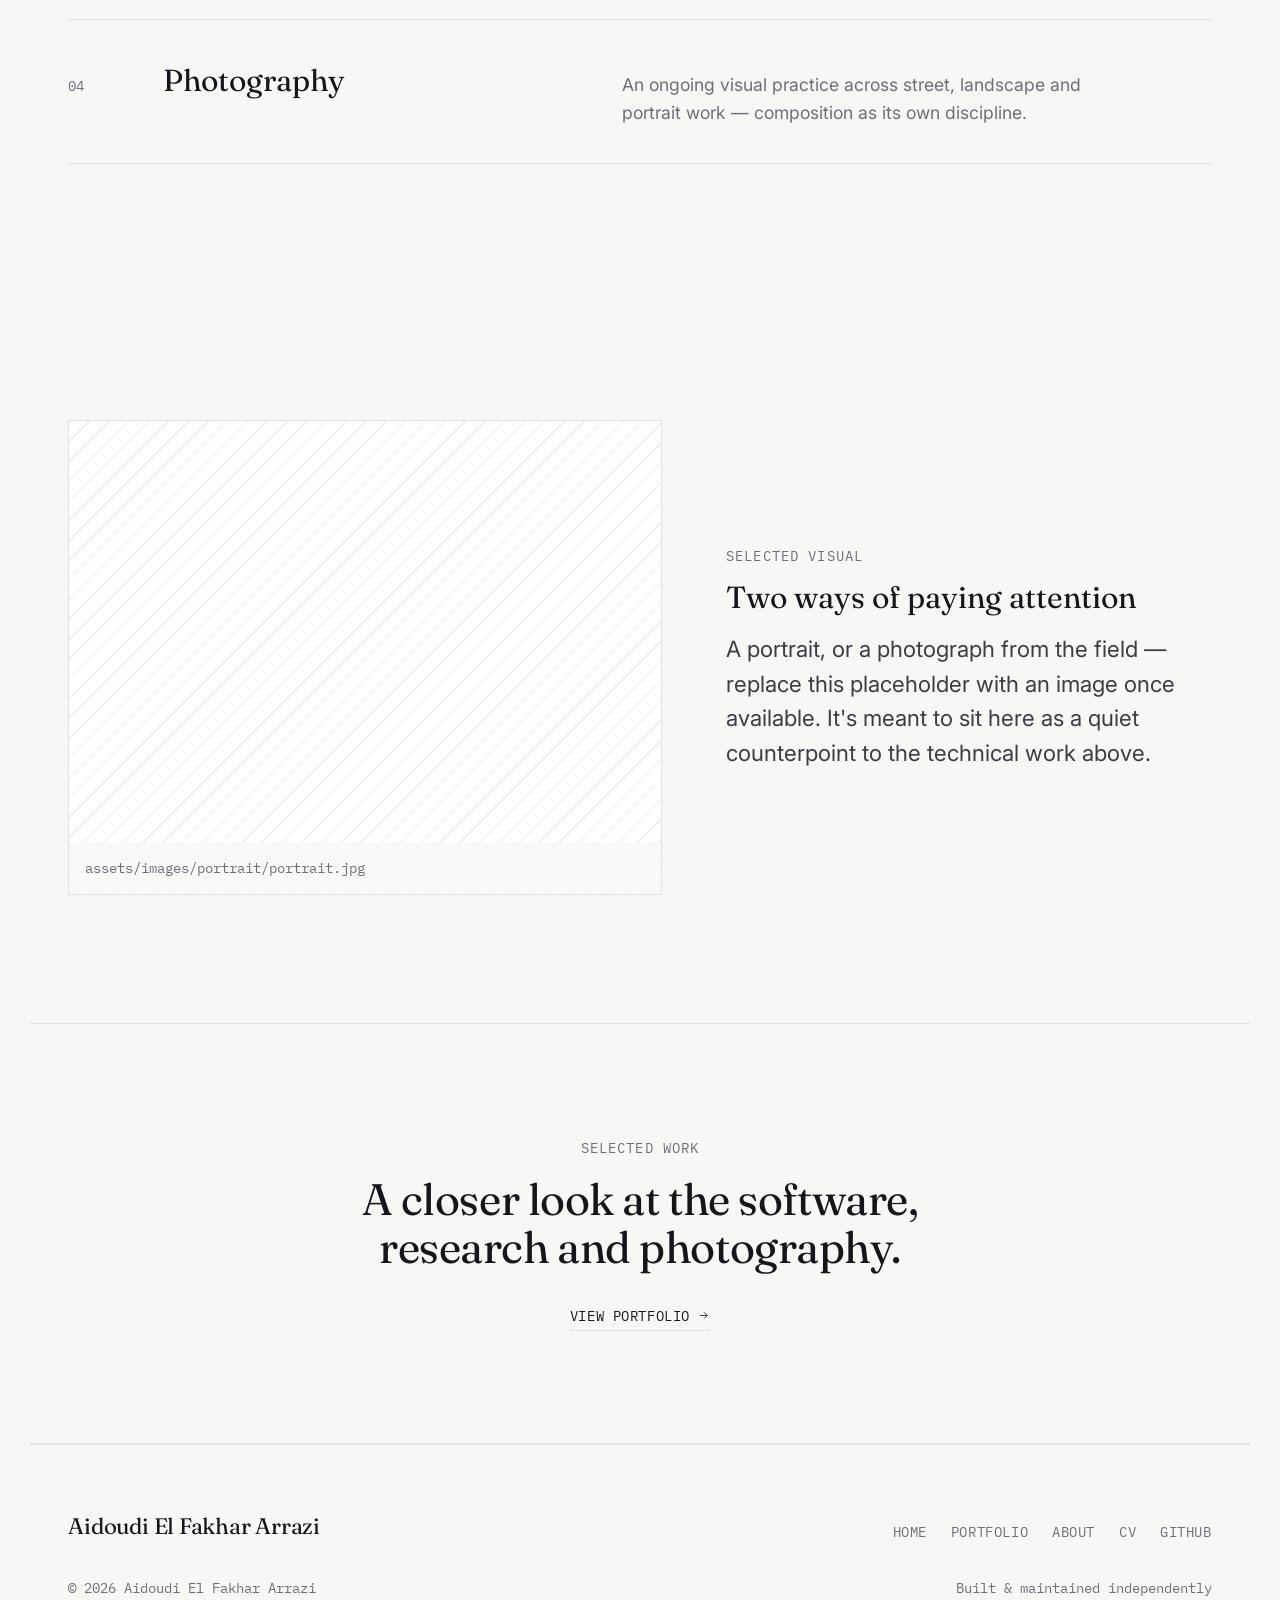
==== commit d1ca5373: "1E" ====
--- a/index.html
+++ b/index.html
@@ -1,1494 +1,150 @@
 <!DOCTYPE html>
 <html lang="en">
 <head>
-<meta charset="UTF-8" />
-<meta name="viewport" content="width=device-width, initial-scale=1.0" />
-<title>Aidoudi El Fakhar Arrazi — Software Engineer &amp; Photographer</title>
-<meta name="description" content="Portfolio of Aidoudi El Fakhar Arrazi — software development, networking &amp; FANET research, and photography." />
+  <meta charset="UTF-8" />
+  <meta name="viewport" content="width=device-width, initial-scale=1.0" />
+  <title>Aidoudi El Fakhar Arrazi — Software, Networks &amp; Photography</title>
+  <meta name="description" content="Aidoudi El Fakhar Arrazi — Computer Science, Networks &amp; Distributed Systems, software development and photography." />
 
-<!-- ===================================================================
-  HOW TO EDIT THIS FILE
-  - Search for "EDIT:" comments throughout — those are the spots you'll
-    want to personalize (links, email, CV file, project details).
-  - To add photography: scroll to the "PHOTO GALLERY DATA" section in
-    the <script> near the bottom and add entries to the `photos` array.
-  - Everything is contained in this one file: HTML + CSS + JS.
-=================================================================== -->
+  <link rel="preconnect" href="https://fonts.googleapis.com">
+  <link rel="preconnect" href="https://fonts.gstatic.com" crossorigin>
+  <link href="https://fonts.googleapis.com/css2?family=Fraunces:opsz,wght@9..144,400;9..144,500&family=Inter:wght@400;500;600&family=IBM+Plex+Mono:wght@400;500&display=swap" rel="stylesheet">
 
-<link rel="preconnect" href="https://fonts.googleapis.com">
-<link rel="preconnect" href="https://fonts.gstatic.com" crossorigin>
-<link href="https://fonts.googleapis.com/css2?family=Space+Grotesk:wght@500;600;700&family=Inter:wght@400;500;600&family=JetBrains+Mono:wght@400;500&display=swap" rel="stylesheet">
-
-<style>
-/* =========================================================
-   0. TOKENS
-========================================================= */
-:root{
-  --bg:#0a0d13;
-  --bg-alt:#0d1119;
-  --surface:#131824;
-  --surface-hi:#1a2130;
-  --border:#232a3a;
-  --border-soft:#1a2130;
-
-  --text:#e9ebf2;
-  --text-dim:#9aa1b4;
-  --text-faint:#5b6377;
-
-  --signal:#5b8def;      /* tech / network accent */
-  --signal-soft:rgba(91,141,239,.14);
-  --signal-line:rgba(91,141,239,.35);
-
-  --aperture:#e8a54b;    /* photography accent */
-  --aperture-soft:rgba(232,165,75,.14);
-
-  --font-display:'Space Grotesk', sans-serif;
-  --font-body:'Inter', sans-serif;
-  --font-mono:'JetBrains Mono', monospace;
-
-  --nav-h:76px;
-  --max:1180px;
-  --ease:cubic-bezier(.16,.8,.24,1);
-}
-
-*,*::before,*::after{box-sizing:border-box;}
-html{scroll-behavior:smooth;}
-body{
-  margin:0;
-  background:var(--bg);
-  color:var(--text);
-  font-family:var(--font-body);
-  font-size:16px;
-  line-height:1.6;
-  -webkit-font-smoothing:antialiased;
-  overflow-x:hidden;
-}
-body::before{
-  /* subtle vignette / grain-free ambient glow */
-  content:"";
-  position:fixed;
-  inset:0;
-  background:
-    radial-gradient(ellipse 900px 500px at 15% -5%, rgba(91,141,239,.09), transparent 60%),
-    radial-gradient(ellipse 700px 500px at 100% 20%, rgba(232,165,75,.05), transparent 55%);
-  pointer-events:none;
-  z-index:0;
-}
-img{max-width:100%;display:block;}
-a{color:inherit;text-decoration:none;}
-ul{list-style:none;margin:0;padding:0;}
-section{position:relative;z-index:1;}
-::selection{background:var(--signal);color:#0a0d13;}
-
-h1,h2,h3,h4{
-  font-family:var(--font-display);
-  font-weight:600;
-  margin:0;
-  letter-spacing:-0.01em;
-}
-
-.eyebrow{
-  font-family:var(--font-mono);
-  font-size:.75rem;
-  letter-spacing:.14em;
-  text-transform:uppercase;
-  color:var(--signal);
-  display:flex;
-  align-items:center;
-  gap:.6rem;
-  margin-bottom:1.1rem;
-}
-.eyebrow::before{
-  content:"";
-  width:7px;height:7px;
-  border-radius:50%;
-  background:var(--signal);
-  box-shadow:0 0 0 3px var(--signal-soft);
-  flex-shrink:0;
-}
-.eyebrow.amber{color:var(--aperture);}
-.eyebrow.amber::before{background:var(--aperture);box-shadow:0 0 0 3px var(--aperture-soft);}
-
-.wrap{
-  max-width:var(--max);
-  margin:0 auto;
-  padding:0 32px;
-}
-
-section{scroll-margin-top:var(--nav-h);}
-
-.section-pad{padding:140px 0;}
-@media(max-width:768px){.section-pad{padding:96px 0;}}
-
-.section-head{
-  max-width:640px;
-  margin-bottom:64px;
-}
-.section-head h2{
-  font-size:clamp(1.9rem,3.6vw,2.6rem);
-}
-.section-head p{
-  color:var(--text-dim);
-  font-size:1.02rem;
-  margin-top:14px;
-}
-
-/* buttons */
-.btn{
-  display:inline-flex;
-  align-items:center;
-  gap:.55rem;
-  font-family:var(--font-mono);
-  font-size:.82rem;
-  letter-spacing:.03em;
-  padding:14px 24px;
-  border-radius:2px;
-  border:1px solid transparent;
-  cursor:pointer;
-  transition:transform .35s var(--ease), background .25s, border-color .25s, color .25s;
-  white-space:nowrap;
-}
-.btn:hover{transform:translateY(-2px);}
-.btn-primary{
-  background:var(--signal);
-  color:#0a0d13;
-  font-weight:500;
-}
-.btn-primary:hover{background:#78a3f5;}
-.btn-outline{
-  border-color:var(--border);
-  color:var(--text);
-  background:transparent;
-}
-.btn-outline:hover{border-color:var(--signal);color:var(--signal);}
-
-/* reveal on scroll */
-.reveal{
-  opacity:0;
-  transform:translateY(26px);
-  transition:opacity .8s var(--ease), transform .8s var(--ease);
-}
-.reveal.in-view{opacity:1;transform:translateY(0);}
-@media(prefers-reduced-motion:reduce){
-  .reveal{opacity:1;transform:none;transition:none;}
-  *{animation-duration:.001ms !important; animation-iteration-count:1 !important; scroll-behavior:auto !important;}
-}
-
-/* =========================================================
-   1. NAV
-========================================================= */
-header.nav{
-  position:fixed;
-  top:0;left:0;right:0;
-  height:var(--nav-h);
-  z-index:100;
-  display:flex;
-  align-items:center;
-  background:rgba(10,13,19,.72);
-  backdrop-filter:blur(14px) saturate(140%);
-  -webkit-backdrop-filter:blur(14px) saturate(140%);
-  border-bottom:1px solid var(--border-soft);
-  transition:border-color .3s;
-}
-.nav-inner{
-  width:100%;
-  max-width:var(--max);
-  margin:0 auto;
-  padding:0 32px;
-  display:flex;
-  align-items:center;
-  justify-content:space-between;
-}
-.brand{
-  display:flex;
-  align-items:center;
-  gap:12px;
-  font-family:var(--font-mono);
-  font-size:.95rem;
-  letter-spacing:.04em;
-}
-.brand-mark{
-  width:34px;height:34px;
-  flex-shrink:0;
-}
-.brand-name{color:var(--text);}
-.brand-name span{color:var(--text-faint);}
-
-nav.links{display:flex;align-items:center;gap:2.1rem;}
-nav.links a{
-  font-family:var(--font-mono);
-  font-size:.78rem;
-  letter-spacing:.06em;
-  text-transform:uppercase;
-  color:var(--text-dim);
-  position:relative;
-  padding:6px 0;
-  transition:color .25s;
-}
-nav.links a::after{
-  content:"";
-  position:absolute;left:0;bottom:0;
-  width:0;height:1px;
-  background:var(--signal);
-  transition:width .3s var(--ease);
-}
-nav.links a:hover{color:var(--text);}
-nav.links a:hover::after,
-nav.links a.active::after{width:100%;}
-nav.links a.active{color:var(--signal);}
-
-.nav-cta{display:flex;align-items:center;gap:14px;}
-.gh-icon{
-  width:20px;height:20px;color:var(--text-dim);
-  transition:color .25s, transform .25s;
-}
-.gh-icon:hover{color:var(--text);transform:translateY(-2px);}
-
-.burger{
-  display:none;
-  width:34px;height:34px;
-  border:1px solid var(--border);
-  background:transparent;
-  border-radius:2px;
-  cursor:pointer;
-  position:relative;
-}
-.burger span{
-  position:absolute;left:8px;right:8px;height:1px;background:var(--text);
-  transition:transform .3s var(--ease), opacity .3s;
-}
-.burger span:nth-child(1){top:12px;}
-.burger span:nth-child(2){top:17px;}
-.burger span:nth-child(3){top:22px;}
-.burger.open span:nth-child(1){transform:translateY(5px) rotate(45deg);}
-.burger.open span:nth-child(2){opacity:0;}
-.burger.open span:nth-child(3){transform:translateY(-5px) rotate(-45deg);}
-
-.mobile-panel{
-  position:fixed;
-  top:var(--nav-h); left:0; right:0;
-  background:var(--bg-alt);
-  border-bottom:1px solid var(--border);
-  padding:12px 32px 28px;
-  display:flex;
-  flex-direction:column;
-  gap:2px;
-  transform:translateY(-8px);
-  opacity:0;
-  pointer-events:none;
-  transition:opacity .28s var(--ease), transform .28s var(--ease);
-  z-index:99;
-}
-.mobile-panel.open{opacity:1;transform:translateY(0);pointer-events:auto;}
-.mobile-panel a{
-  font-family:var(--font-mono);
-  font-size:.85rem;
-  letter-spacing:.05em;
-  text-transform:uppercase;
-  color:var(--text-dim);
-  padding:14px 4px;
-  border-bottom:1px solid var(--border-soft);
-}
-.mobile-panel a:hover{color:var(--signal);}
-
-@media(max-width:860px){
-  nav.links{display:none;}
-  .burger{display:block;}
-}
-
-/* side scroll-progress dots (desktop only) */
-.side-nav{
-  position:fixed;
-  right:28px; top:50%;
-  transform:translateY(-50%);
-  z-index:90;
-  display:flex;
-  flex-direction:column;
-  gap:16px;
-}
-.side-nav button{
-  width:9px;height:9px;
-  border-radius:50%;
-  border:1px solid var(--text-faint);
-  background:transparent;
-  cursor:pointer;
-  padding:0;
-  transition:all .3s var(--ease);
-}
-.side-nav button.active{
-  background:var(--signal);
-  border-color:var(--signal);
-  transform:scale(1.3);
-  box-shadow:0 0 0 4px var(--signal-soft);
-}
-@media(max-width:1024px){.side-nav{display:none;}}
-
-/* =========================================================
-   2. HERO
-========================================================= */
-.hero{
-  min-height:100svh;
-  display:flex;
-  align-items:center;
-  padding-top:var(--nav-h);
-  position:relative;
-}
-.hero-inner{
-  width:100%;
-  max-width:var(--max);
-  margin:0 auto;
-  padding:60px 32px;
-  display:grid;
-  grid-template-columns:1.15fr .85fr;
-  gap:40px;
-  align-items:center;
-}
-.hero-text h1{
-  font-size:clamp(2.6rem,6.4vw,4.6rem);
-  line-height:1.04;
-  color:var(--text);
-}
-.hero-text h1 em{
-  font-style:normal;
-  background:linear-gradient(90deg, var(--signal), var(--aperture));
-  -webkit-background-clip:text;
-  background-clip:text;
-  color:transparent;
-}
-.hero-role{
-  font-family:var(--font-mono);
-  font-size:.95rem;
-  color:var(--text-dim);
-  margin-top:22px;
-  display:flex;
-  flex-wrap:wrap;
-  gap:.4em .6em;
-}
-.hero-role .dot{color:var(--text-faint);}
-.hero-intro{
-  margin-top:22px;
-  max-width:520px;
-  color:var(--text-dim);
-  font-size:1.05rem;
-}
-.hero-actions{
-  margin-top:38px;
-  display:flex;
-  gap:16px;
-  flex-wrap:wrap;
-}
-.hero-coords{
-  margin-top:52px;
-  font-family:var(--font-mono);
-  font-size:.72rem;
-  color:var(--text-faint);
-  letter-spacing:.05em;
-}
-
-.hero-art{
-  position:relative;
-  display:flex;
-  align-items:center;
-  justify-content:center;
-}
-.hero-art svg{width:100%;max-width:440px;height:auto;}
-.orbit-group{
-  transform-origin:200px 200px;
-  animation:spin 100s linear infinite;
-}
-@keyframes spin{to{transform:rotate(360deg);}}
-.pulse-line{
-  stroke-dasharray:6 10;
-  animation:dash 3.2s linear infinite;
-}
-@keyframes dash{to{stroke-dashoffset:-160;}}
-.node-dot{animation:blink 3.6s ease-in-out infinite;}
-.node-dot:nth-child(odd){animation-delay:1.1s;}
-@keyframes blink{0%,100%{opacity:.55;}50%{opacity:1;}}
-
-.scroll-cue{
-  position:absolute;
-  bottom:38px; left:50%;
-  transform:translateX(-50%);
-  display:flex;
-  flex-direction:column;
-  align-items:center;
-  gap:10px;
-  font-family:var(--font-mono);
-  font-size:.68rem;
-  letter-spacing:.15em;
-  color:var(--text-faint);
-  text-transform:uppercase;
-}
-.scroll-cue .line{
-  width:1px;height:34px;
-  background:linear-gradient(var(--text-faint), transparent);
-  animation:scrolldown 2s ease-in-out infinite;
-}
-@keyframes scrolldown{0%{transform:scaleY(0);transform-origin:top;}50%{transform:scaleY(1);transform-origin:top;}50.01%{transform-origin:bottom;}100%{transform:scaleY(0);transform-origin:bottom;}}
-
-@media(max-width:900px){
-  .hero-inner{grid-template-columns:1fr;text-align:left;}
-  .hero-art{order:-1;max-width:280px;margin:0 auto 20px;}
-  .hero-art svg{max-width:240px;}
-}
-
-/* =========================================================
-   3. ABOUT
-========================================================= */
-.about-grid{
-  display:grid;
-  grid-template-columns:.8fr 1.2fr;
-  gap:64px;
-  align-items:start;
-}
-.portrait-slot{
-  aspect-ratio:4/5;
-  border:1px dashed var(--border);
-  border-radius:3px;
-  display:flex;
-  flex-direction:column;
-  align-items:center;
-  justify-content:center;
-  gap:10px;
-  color:var(--text-faint);
-  font-family:var(--font-mono);
-  font-size:.72rem;
-  text-align:center;
-  padding:20px;
-  background:linear-gradient(160deg, var(--surface), var(--bg-alt));
-  position:relative;
-  overflow:hidden;
-}
-.portrait-slot svg{width:34px;height:34px;opacity:.5;}
-/* EDIT: replace this whole .portrait-slot block with
-   <img src="assets/portrait.jpg" alt="Aidoudi El Fakhar Arrazi" style="width:100%;height:100%;object-fit:cover;border-radius:3px;">
-*/
-
-.about-body p{color:var(--text-dim);font-size:1.02rem;margin:0 0 18px;}
-.about-body p strong{color:var(--text);font-weight:500;}
-
-.focus-strip{
-  margin-top:36px;
-  display:grid;
-  grid-template-columns:repeat(3,1fr);
-  border-top:1px solid var(--border-soft);
-  border-left:1px solid var(--border-soft);
-}
-.focus-item{
-  padding:20px 22px;
-  border-right:1px solid var(--border-soft);
-  border-bottom:1px solid var(--border-soft);
-}
-.focus-item .k{
-  font-family:var(--font-mono);
-  font-size:.68rem;
-  letter-spacing:.08em;
-  color:var(--text-faint);
-  text-transform:uppercase;
-}
-.focus-item .v{
-  margin-top:8px;
-  font-family:var(--font-display);
-  font-size:1rem;
-  color:var(--text);
-}
-@media(max-width:760px){
-  .about-grid{grid-template-columns:1fr;}
-  .portrait-slot{max-width:280px;}
-  .focus-strip{grid-template-columns:1fr;}
-}
-
-/* =========================================================
-   4. SKILLS
-========================================================= */
-.skills-grid{
-  display:grid;
-  grid-template-columns:repeat(4,1fr);
-  gap:1px;
-  background:var(--border-soft);
-  border:1px solid var(--border-soft);
-}
-.skill-card{
-  background:var(--bg);
-  padding:30px 26px;
-  transition:background .3s;
-}
-.skill-card:hover{background:var(--surface);}
-.skill-card h3{
-  font-size:.98rem;
-  color:var(--text);
-  margin-bottom:16px;
-  display:flex;
-  align-items:center;
-  gap:10px;
-}
-.skill-card h3 svg{width:18px;height:18px;color:var(--signal);}
-.tag-list{display:flex;flex-wrap:wrap;gap:8px;}
-.tag{
-  font-family:var(--font-mono);
-  font-size:.72rem;
-  color:var(--text-dim);
-  border:1px solid var(--border);
-  padding:5px 10px;
-  border-radius:2px;
-  transition:border-color .25s, color .25s;
-}
-.skill-card:hover .tag{border-color:var(--border);}
-.tag:hover{border-color:var(--signal);color:var(--signal);}
-
-@media(max-width:900px){.skills-grid{grid-template-columns:repeat(2,1fr);}}
-@media(max-width:520px){.skills-grid{grid-template-columns:1fr;}}
-
-/* =========================================================
-   5. PROJECTS
-========================================================= */
-.projects-grid{
-  display:grid;
-  grid-template-columns:repeat(3,1fr);
-  gap:24px;
-}
-.project-card{
-  border:1px solid var(--border);
-  border-radius:4px;
-  padding:34px 30px;
-  background:linear-gradient(165deg, var(--surface), var(--bg));
-  display:flex;
-  flex-direction:column;
-  min-height:340px;
-  transition:transform .4s var(--ease), border-color .3s;
-  position:relative;
-  overflow:hidden;
-}
-.project-card:hover{transform:translateY(-6px);border-color:var(--signal-line);}
-.project-card .glow{
-  position:absolute;top:-60px;right:-60px;
-  width:180px;height:180px;
-  background:radial-gradient(circle, var(--signal-soft), transparent 70%);
-  pointer-events:none;
-}
-.project-tag{
-  font-family:var(--font-mono);
-  font-size:.68rem;
-  letter-spacing:.1em;
-  text-transform:uppercase;
-  color:var(--aperture);
-  margin-bottom:18px;
-}
-.project-card.tech .project-tag{color:var(--signal);}
-.project-card h3{font-size:1.35rem;margin-bottom:12px;}
-.project-card p{color:var(--text-dim);font-size:.94rem;flex-grow:1;}
-.project-links{
-  display:flex;gap:18px;margin-top:24px;
-  font-family:var(--font-mono);font-size:.78rem;
-}
-.project-links a{
-  display:flex;align-items:center;gap:6px;
-  color:var(--text-dim);
-  border-bottom:1px solid transparent;
-  padding-bottom:2px;
-  transition:color .25s, border-color .25s;
-}
-.project-links a:hover{color:var(--signal);border-color:var(--signal);}
-.project-links svg{width:14px;height:14px;}
-
-.project-card.cta{
-  align-items:center;
-  justify-content:center;
-  text-align:center;
-  border-style:dashed;
-}
-.project-card.cta svg{width:32px;height:32px;color:var(--text-faint);margin-bottom:16px;}
-.project-card.cta h3{font-size:1.1rem;color:var(--text);}
-.project-card.cta p{color:var(--text-faint);font-size:.88rem;margin-top:8px;flex-grow:0;}
-.project-card.cta:hover{border-color:var(--signal);}
-
-@media(max-width:900px){.projects-grid{grid-template-columns:1fr;}}
-
-/* =========================================================
-   6. RESEARCH (FANET flagship)
-========================================================= */
-.research-panel{
-  border:1px solid var(--border);
-  border-radius:4px;
-  background:var(--surface);
-  display:grid;
-  grid-template-columns:1fr .9fr;
-  overflow:hidden;
-}
-.research-copy{padding:56px;}
-.research-copy h3{font-size:1.7rem;margin-bottom:16px;}
-.research-copy p{color:var(--text-dim);margin-bottom:18px;}
-.research-list{margin:26px 0;}
-.research-list li{
-  display:flex;gap:12px;
-  font-size:.92rem;color:var(--text-dim);
-  padding:10px 0;
-  border-top:1px solid var(--border-soft);
-}
-.research-list li:first-child{border-top:none;}
-.research-list li svg{width:16px;height:16px;color:var(--signal);flex-shrink:0;margin-top:3px;}
-.research-visual{
-  background:
-    radial-gradient(circle at 30% 30%, rgba(91,141,239,.12), transparent 60%),
-    var(--bg-alt);
-  display:flex;align-items:center;justify-content:center;
-  border-left:1px solid var(--border);
-  padding:30px;
-}
-.research-visual svg{width:100%;max-width:320px;}
-@media(max-width:900px){
-  .research-panel{grid-template-columns:1fr;}
-  .research-copy{padding:40px 28px;}
-  .research-visual{border-left:none;border-top:1px solid var(--border);padding:40px 28px;}
-}
-
-/* =========================================================
-   7. PHOTOGRAPHY
-========================================================= */
-.gallery-controls{
-  display:flex;gap:10px;flex-wrap:wrap;
-  margin-bottom:36px;
-}
-.filter-btn{
-  font-family:var(--font-mono);
-  font-size:.74rem;
-  letter-spacing:.05em;
-  text-transform:uppercase;
-  padding:9px 16px;
-  border:1px solid var(--border);
-  background:transparent;
-  color:var(--text-dim);
-  border-radius:20px;
-  cursor:pointer;
-  transition:all .25s;
-}
-.filter-btn:hover{color:var(--text);border-color:var(--text-dim);}
-.filter-btn.active{
-  background:var(--aperture);
-  border-color:var(--aperture);
-  color:#1a1206;
-}
-
-.gallery{
-  columns:4 260px;
-  column-gap:16px;
-}
-.gallery-item{
-  break-inside:avoid;
-  margin-bottom:16px;
-  border-radius:3px;
-  overflow:hidden;
-  position:relative;
-  border:1px solid var(--border-soft);
-  cursor:pointer;
-}
-.gallery-item img{
-  width:100%;display:block;
-  transition:transform .6s var(--ease);
-}
-.gallery-item:hover img{transform:scale(1.045);}
-.gallery-cap{
-  position:absolute;left:0;right:0;bottom:0;
-  padding:16px 14px 12px;
-  background:linear-gradient(0deg, rgba(0,0,0,.75), transparent);
-  opacity:0;
-  transition:opacity .3s;
-  font-family:var(--font-mono);
-  font-size:.68rem;
-  color:#f1f1f1;
-  letter-spacing:.03em;
-}
-.gallery-item:hover .gallery-cap{opacity:1;}
-
-.gallery-item.placeholder{
-  aspect-ratio:4/5;
-  display:flex;
-  flex-direction:column;
-  align-items:center;
-  justify-content:center;
-  gap:10px;
-  background:var(--surface);
-  border:1px dashed var(--border);
-  color:var(--text-faint);
-  font-family:var(--font-mono);
-  font-size:.7rem;
-  text-align:center;
-  padding:18px;
-  cursor:default;
-}
-.gallery-item.placeholder svg{width:26px;height:26px;opacity:.5;}
-.gallery-item.placeholder .ph-cat{color:var(--aperture);text-transform:uppercase;letter-spacing:.08em;font-size:.62rem;}
-
-@media(max-width:900px){.gallery{columns:3 200px;}}
-@media(max-width:560px){.gallery{columns:2 140px;column-gap:10px;} .gallery-item{margin-bottom:10px;}}
-
-/* lightbox */
-.lightbox{
-  position:fixed;inset:0;
-  background:rgba(6,7,10,.96);
-  backdrop-filter:blur(6px);
-  z-index:200;
-  display:flex;
-  align-items:center;
-  justify-content:center;
-  opacity:0;
-  pointer-events:none;
-  transition:opacity .3s var(--ease);
-}
-.lightbox.open{opacity:1;pointer-events:auto;}
-.lightbox-inner{
-  max-width:90vw;max-height:88vh;
-  display:flex;flex-direction:column;
-  align-items:center;
-  transform:scale(.96);
-  transition:transform .35s var(--ease);
-}
-.lightbox.open .lightbox-inner{transform:scale(1);}
-.lightbox img{
-  max-width:90vw;max-height:76vh;
-  object-fit:contain;
-  border:1px solid #232a3a;
-}
-.lightbox-cap{
-  font-family:var(--font-mono);
-  font-size:.78rem;
-  color:var(--text-dim);
-  margin-top:16px;
-  letter-spacing:.03em;
-}
-.lightbox-close, .lightbox-nav{
-  position:absolute;
-  background:rgba(255,255,255,.04);
-  border:1px solid var(--border);
-  color:var(--text);
-  width:44px;height:44px;
-  border-radius:50%;
-  display:flex;align-items:center;justify-content:center;
-  cursor:pointer;
-  transition:background .25s, border-color .25s;
-}
-.lightbox-close:hover, .lightbox-nav:hover{background:rgba(255,255,255,.1);border-color:var(--aperture);}
-.lightbox-close{top:26px;right:26px;}
-.lightbox-nav.prev{left:26px;top:50%;transform:translateY(-50%);}
-.lightbox-nav.next{right:26px;top:50%;transform:translateY(-50%);}
-.lightbox-nav svg, .lightbox-close svg{width:18px;height:18px;}
-@media(max-width:700px){
-  .lightbox-nav{width:38px;height:38px;}
-  .lightbox-nav.prev{left:10px;}
-  .lightbox-nav.next{right:10px;}
-  .lightbox-close{top:14px;right:14px;}
-}
-
-/* =========================================================
-   8. CV
-========================================================= */
-.cv-panel{
-  border:1px solid var(--border);
-  border-radius:4px;
-  background:var(--surface);
-  padding:56px;
-  display:grid;
-  grid-template-columns:1fr auto;
-  gap:40px;
-  align-items:center;
-}
-.cv-panel h3{font-size:1.5rem;margin-bottom:10px;}
-.cv-panel p{color:var(--text-dim);max-width:480px;}
-.cv-meta{
-  margin-top:22px;
-  display:flex;gap:28px;flex-wrap:wrap;
-  font-family:var(--font-mono);
-  font-size:.76rem;
-  color:var(--text-faint);
-}
-.cv-meta strong{color:var(--text-dim);display:block;font-size:.68rem;letter-spacing:.06em;text-transform:uppercase;margin-bottom:4px;}
-@media(max-width:760px){.cv-panel{grid-template-columns:1fr;padding:40px 28px;}}
-
-/* =========================================================
-   9. CONTACT
-========================================================= */
-.contact-grid{
-  display:grid;
-  grid-template-columns:repeat(4,1fr);
-  gap:1px;
-  background:var(--border-soft);
-  border:1px solid var(--border-soft);
-}
-.contact-card{
-  background:var(--bg);
-  padding:30px 24px;
-  display:flex;
-  flex-direction:column;
-  gap:14px;
-  transition:background .3s;
-}
-.contact-card:hover{background:var(--surface);}
-.contact-card svg{width:22px;height:22px;color:var(--signal);}
-.contact-card .label{
-  font-family:var(--font-mono);
-  font-size:.7rem;
-  letter-spacing:.08em;
-  text-transform:uppercase;
-  color:var(--text-faint);
-}
-.contact-card .value{font-size:.98rem;color:var(--text);word-break:break-word;}
-.contact-card:hover .value{color:var(--signal);}
-@media(max-width:900px){.contact-grid{grid-template-columns:repeat(2,1fr);}}
-@media(max-width:520px){.contact-grid{grid-template-columns:1fr;}}
-
-/* =========================================================
-   10. FOOTER
-========================================================= */
-footer{
-  border-top:1px solid var(--border-soft);
-  padding:36px 0;
-}
-.footer-inner{
-  display:flex;
-  justify-content:space-between;
-  align-items:center;
-  flex-wrap:wrap;
-  gap:16px;
-  font-family:var(--font-mono);
-  font-size:.74rem;
-  color:var(--text-faint);
-}
-.footer-inner a{color:var(--text-faint);transition:color .25s;}
-.footer-inner a:hover{color:var(--signal);}
-
-.to-top{
-  position:fixed;
-  bottom:28px; right:28px;
-  width:46px;height:46px;
-  border-radius:50%;
-  border:1px solid var(--border);
-  background:var(--surface);
-  display:flex;align-items:center;justify-content:center;
-  cursor:pointer;
-  opacity:0;
-  transform:translateY(10px);
-  pointer-events:none;
-  transition:all .3s var(--ease);
-  z-index:80;
-}
-.to-top.show{opacity:1;transform:translateY(0);pointer-events:auto;}
-.to-top:hover{border-color:var(--signal);}
-.to-top svg{width:16px;height:16px;color:var(--text);}
-</style>
+  <link rel="stylesheet" href="css/style.css" />
+  <link rel="stylesheet" href="css/home.css" />
 </head>
 <body>
+  <a class="skip-link" href="#main">Skip to content</a>
 
-<!-- ============================================================ NAV -->
-<header class="nav">
-  <div class="nav-inner">
-    <a href="#top" class="brand">
-      <svg class="brand-mark" viewBox="0 0 40 40" fill="none" xmlns="http://www.w3.org/2000/svg">
-        <circle cx="20" cy="20" r="18" stroke="#5b8def" stroke-width="1.2"/>
-        <circle cx="20" cy="20" r="3" fill="#5b8def"/>
-        <path d="M20 2v10M20 28v10M2 20h10M28 20h10M7 7l7 7M33 33l-7-7M33 7l-7 7M7 33l7-7" stroke="#e8a54b" stroke-width="1" opacity=".55"/>
-      </svg>
-      <span class="brand-name">F.A.<span> / portfolio</span></span>
-    </a>
+  <header class="site-header">
+    <nav class="nav container" aria-label="Primary">
+      <a class="nav__mark" href="index.html"><strong>A.</strong> Arrazi</a>
 
-    <nav class="links" id="navLinks">
-      <a href="#about">About</a>
-      <a href="#skills">Skills</a>
-      <a href="#projects">Projects</a>
-      <a href="#research">Research</a>
-      <a href="#photography">Photography</a>
-      <a href="#cv">CV</a>
-      <a href="#contact">Contact</a>
+      <button class="nav__toggle" aria-label="Open menu" aria-expanded="false">
+        <span></span><span></span>
+      </button>
+
+      <ul class="nav__links">
+        <li><a href="index.html" aria-current="page">Home</a></li>
+        <li><a href="portfolio.html">Portfolio</a></li>
+        <li><a href="about.html">About</a></li>
+        <li><a href="cv.html">CV</a></li>
+        <li><a class="nav__contact" href="about.html#contact">Contact</a></li>
+      </ul>
     </nav>
+  </header>
 
-    <div class="nav-cta">
-      <!-- EDIT: replace with your GitHub username URL if different -->
-      <a href="https://github.com/fakhararrazi" target="_blank" rel="noopener" aria-label="GitHub profile">
-        <svg class="gh-icon" viewBox="0 0 24 24" fill="currentColor"><path d="M12 .5C5.73.5.5 5.73.5 12c0 5.09 3.29 9.4 7.86 10.93.57.1.79-.25.79-.55 0-.27-.01-1.15-.02-2.09-3.2.7-3.88-1.36-3.88-1.36-.52-1.34-1.28-1.7-1.28-1.7-1.05-.72.08-.7.08-.7 1.16.08 1.77 1.19 1.77 1.19 1.03 1.77 2.7 1.26 3.36.96.1-.75.4-1.26.73-1.55-2.55-.29-5.24-1.28-5.24-5.7 0-1.26.45-2.29 1.19-3.1-.12-.29-.52-1.46.11-3.05 0 0 .97-.31 3.18 1.18a11 11 0 0 1 5.79 0c2.2-1.49 3.17-1.18 3.17-1.18.64 1.59.24 2.76.12 3.05.74.81 1.18 1.84 1.18 3.1 0 4.43-2.69 5.4-5.25 5.69.41.36.78 1.06.78 2.14 0 1.55-.01 2.79-.01 3.17 0 .3.21.66.8.55A10.52 10.52 0 0 0 23.5 12C23.5 5.73 18.27.5 12 .5Z"/></svg>
-      </a>
-      <a href="#contact" class="btn btn-outline" style="padding:10px 18px;">Contact</a>
-      <button class="burger" id="burger" aria-label="Toggle menu"><span></span><span></span><span></span></button>
-    </div>
-  </div>
-</header>
+  <main id="main">
 
-<div class="mobile-panel" id="mobilePanel">
-  <a href="#about">About</a>
-  <a href="#skills">Skills</a>
-  <a href="#projects">Projects</a>
-  <a href="#research">Research</a>
-  <a href="#photography">Photography</a>
-  <a href="#cv">CV</a>
-  <a href="#contact">Contact</a>
-</div>
+    <!-- Hero -->
+    <section class="hero container">
+      <p class="hero__eyebrow label" data-reveal>Computer Science · Networks &amp; Distributed Systems</p>
+      <h1 class="hero__name display" data-reveal>Aidoudi El&nbsp;Fakhar Arrazi</h1>
+      <p class="hero__statement" data-reveal>
+        Software <span>·</span> Networks &amp; Distributed Systems <span>·</span> Research <span>·</span> Photography
+      </p>
+    </section>
 
-<!-- side scroll dots -->
-<div class="side-nav" id="sideNav">
-  <button data-target="hero" aria-label="Hero"></button>
-  <button data-target="about" aria-label="About"></button>
-  <button data-target="skills" aria-label="Skills"></button>
-  <button data-target="projects" aria-label="Projects"></button>
-  <button data-target="research" aria-label="Research"></button>
-  <button data-target="photography" aria-label="Photography"></button>
-  <button data-target="cv" aria-label="CV"></button>
-  <button data-target="contact" aria-label="Contact"></button>
-</div>
-
-<!-- ============================================================ HERO -->
-<section class="hero" id="hero">
-  <a id="top"></a>
-  <div class="hero-inner">
-    <div class="hero-text reveal">
-      <div class="eyebrow">Portfolio — 2026</div>
-      <h1>Aidoudi El Fakhar<br><em>Arrazi</em></h1>
-      <div class="hero-role">
-        <span>Software Engineer</span><span class="dot">·</span>
-        <span>Network &amp; FANET Research</span><span class="dot">·</span>
-        <span>Photographer</span>
-      </div>
-      <p class="hero-intro">
-        I design and build software systems, and study how machines talk to
-        each other — currently researching Flying Ad-hoc Networks (FANET) with
-        NS-3. Off the terminal, I frame the same curiosity through a camera.
-      </p>
-      <div class="hero-actions">
-        <a href="#projects" class="btn btn-primary">View Work</a>
-        <!-- EDIT: point this at your actual CV file, e.g. assets/cv.pdf -->
-        <a href="assets/cv.pdf" class="btn btn-outline" download>Download CV</a>
-      </div>
-      <div class="hero-coords">LAT 36.19° N · LON 5.41° E · SETIF, DZ &mdash; NODE_STATUS: ONLINE</div>
-    </div>
-
-    <div class="hero-art" aria-hidden="true">
-      <svg viewBox="0 0 400 400" xmlns="http://www.w3.org/2000/svg">
-        <circle cx="200" cy="200" r="150" stroke="#1a2130" stroke-width="1"/>
-        <g class="orbit-group">
-          <!-- spokes -->
-          <g stroke="#5b8def" stroke-width="1" opacity=".5">
-            <line x1="200" y1="200" x2="340" y2="200"/>
-            <line x1="200" y1="200" x2="299" y2="299"/>
-            <line x1="200" y1="200" x2="200" y2="340"/>
-            <line x1="200" y1="200" x2="101" y2="299"/>
-            <line x1="200" y1="200" x2="60" y2="200"/>
-            <line x1="200" y1="200" x2="101" y2="101"/>
-            <line x1="200" y1="200" x2="200" y2="60"/>
-            <line x1="200" y1="200" x2="299" y2="101"/>
-          </g>
-          <!-- ring mesh -->
-          <polygon points="340,200 299,299 200,340 101,299 60,200 101,101 200,60 299,101" fill="none" stroke="#e8a54b" stroke-width="1" opacity=".4"/>
-          <!-- pulse lines -->
-          <line class="pulse-line" x1="200" y1="200" x2="340" y2="200" stroke="#5b8def" stroke-width="1.6"/>
-          <line class="pulse-line" x1="200" y1="200" x2="200" y2="60" stroke="#e8a54b" stroke-width="1.6" style="animation-delay:1.2s"/>
-          <!-- nodes -->
-          <circle class="node-dot" cx="340" cy="200" r="5" fill="#5b8def"/>
-          <circle class="node-dot" cx="299" cy="299" r="5" fill="#5b8def"/>
-          <circle class="node-dot" cx="200" cy="340" r="5" fill="#5b8def"/>
-          <circle class="node-dot" cx="101" cy="299" r="5" fill="#5b8def"/>
-          <circle class="node-dot" cx="60" cy="200" r="5" fill="#5b8def"/>
-          <circle class="node-dot" cx="101" cy="101" r="5" fill="#5b8def"/>
-          <circle class="node-dot" cx="200" cy="60" r="5" fill="#5b8def"/>
-          <circle class="node-dot" cx="299" cy="101" r="5" fill="#5b8def"/>
-        </g>
-        <circle cx="200" cy="200" r="9" fill="#0a0d13" stroke="#e8a54b" stroke-width="1.5"/>
-        <circle cx="200" cy="200" r="3" fill="#e8a54b"/>
-      </svg>
-    </div>
-  </div>
-
-  <div class="scroll-cue"><span>Scroll</span><span class="line"></span></div>
-</section>
-
-<!-- ============================================================ ABOUT -->
-<section class="section-pad" id="about">
-  <div class="wrap">
-    <div class="section-head reveal">
-      <div class="eyebrow">About</div>
-      <h2>Two ways of paying attention</h2>
-      <p>Engineering and photography are the same instinct pointed in different directions — noticing structure, then deciding what matters enough to keep.</p>
-    </div>
-
-    <div class="about-grid">
-      <div class="portrait-slot reveal">
-        <svg viewBox="0 0 24 24" fill="none" stroke="currentColor" stroke-width="1.2"><rect x="3" y="3" width="18" height="18" rx="2"/><circle cx="8.5" cy="9.5" r="1.8"/><path d="M21 15l-5-5-9 9"/></svg>
-        <div>ADD YOUR PORTRAIT<br>assets/portrait.jpg</div>
-      </div>
-
-      <div class="about-body reveal">
-        <p>
-          I'm <strong>Aidoudi El Fakhar Arrazi</strong>, a computer science
-          engineer working across software development and networked
-          systems. My current research focuses on <strong>Flying Ad-hoc
-          Networks (FANET)</strong>, using NS-3 to simulate routing protocols,
-          mobility models, and the trade-offs that show up when nodes are
-          fast, disconnected, and constantly moving.
-        </p>
-        <p>
-          Alongside research, I build software end-to-end — from small tools
-          like <strong>Playnck</strong> to longer-running experiments — and I
-          keep coming back to the same question in both my code and my
-          research: how do independent parts stay coordinated when nothing
-          holds still?
-        </p>
-        <p>
-          Photography is where that same attention slows down. No packets,
-          no protocols — just light, timing, and framing. It's the other half
-          of this site, and it's still growing.
-        </p>
-        <!-- EDIT: adjust the paragraphs above to match your real background,
-             education, and current focus. -->
-
-        <div class="focus-strip">
-          <div class="focus-item"><div class="k">Currently</div><div class="v">FANET / NS-3 Research</div></div>
-          <div class="focus-item"><div class="k">Also building</div><div class="v">Software &amp; tools</div></div>
-          <div class="focus-item"><div class="k">Off duty</div><div class="v">Behind a camera</div></div>
+    <!-- Introduction -->
+    <section class="section section--tight container">
+      <div class="intro">
+        <p class="label" data-reveal>Introduction</p>
+        <div data-reveal>
+          <p class="lede">
+            I move between two disciplines that don't usually share a desk: the precise,
+            distributed logic of computer networks, and the slower, more deliberate eye
+            of photography. One is about how systems move information across distance;
+            the other is about what's worth holding still.
+          </p>
+          <p class="lede" style="margin-top: 1.25rem;">
+            My work spans software development, research into networked and distributed
+            systems, and an ongoing photography practice — treated here as equally
+            serious parts of the same person, not a developer's site with a hobby
+            bolted on.
+          </p>
         </div>
       </div>
-    </div>
-  </div>
-</section>
+    </section>
 
-<!-- ============================================================ SKILLS -->
-<section class="section-pad" id="skills" style="background:var(--bg-alt);">
-  <div class="wrap">
-    <div class="section-head reveal">
-      <div class="eyebrow">Skills</div>
-      <h2>Tools &amp; technologies</h2>
-      <p>What I reach for most — grouped by how I actually use them.</p>
-    </div>
+    <hr class="hairline container" />
 
-    <div class="skills-grid reveal">
-      <div class="skill-card">
-        <h3><svg viewBox="0 0 24 24" fill="none" stroke="currentColor" stroke-width="1.6"><polyline points="16 18 22 12 16 6"/><polyline points="8 6 2 12 8 18"/></svg>Languages</h3>
-        <div class="tag-list">
-          <span class="tag">C / C++</span><span class="tag">Python</span><span class="tag">Java</span>
-          <span class="tag">JavaScript</span><span class="tag">Bash</span><span class="tag">SQL</span>
+    <!-- What I do -->
+    <section class="section container">
+      <p class="label" data-reveal style="margin-bottom: 1.5rem;">What I do</p>
+      <ul class="focus-list">
+        <li class="focus-item" data-reveal>
+          <span class="focus-item__index mono">01</span>
+          <span class="focus-item__title">Software</span>
+          <span class="focus-item__desc">Building applications end to end, from interface details to the systems underneath them.</span>
+        </li>
+        <li class="focus-item" data-reveal>
+          <span class="focus-item__index mono">02</span>
+          <span class="focus-item__title">Networks &amp; Distributed Systems</span>
+          <span class="focus-item__desc">Studying how independent nodes coordinate, fail, and recover — with a particular interest in mobile and ad-hoc networks.</span>
+        </li>
+        <li class="focus-item" data-reveal>
+          <span class="focus-item__index mono">03</span>
+          <span class="focus-item__title">Research</span>
+          <span class="focus-item__desc">Simulation-driven exploration of networking problems, including work with Flying Ad-hoc Networks and NS-3.</span>
+        </li>
+        <li class="focus-item" data-reveal>
+          <span class="focus-item__index mono">04</span>
+          <span class="focus-item__title">Photography</span>
+          <span class="focus-item__desc">An ongoing visual practice across street, landscape and portrait work — composition as its own discipline.</span>
+        </li>
+      </ul>
+    </section>
+
+    <!-- Selected visual -->
+    <section class="section container" data-reveal>
+      <div class="visual-feature">
+        <div class="media-placeholder" style="--ph-ratio: 5/4;">
+          <span class="media-placeholder__label">assets/images/portrait/portrait.jpg</span>
+        </div>
+        <div>
+          <p class="label">Selected visual</p>
+          <h3 style="margin-top: 0.75rem;">Two ways of paying attention</h3>
+          <p class="lede" style="margin-top: 1rem;">
+            A portrait, or a photograph from the field — replace this placeholder with
+            an image once available. It's meant to sit here as a quiet counterpoint to
+            the technical work above.
+          </p>
         </div>
       </div>
-      <div class="skill-card">
-        <h3><svg viewBox="0 0 24 24" fill="none" stroke="currentColor" stroke-width="1.6"><circle cx="12" cy="5" r="2"/><circle cx="5" cy="19" r="2"/><circle cx="19" cy="19" r="2"/><path d="M12 7v6M12 13l-5.5 4M12 13l5.5 4"/></svg>Networking &amp; Simulation</h3>
-        <div class="tag-list">
-          <span class="tag">NS-3</span><span class="tag">FANET</span><span class="tag">Routing Protocols</span>
-          <span class="tag">TCP/IP</span><span class="tag">Wireshark</span><span class="tag">Linux Networking</span>
-        </div>
+    </section>
+
+    <!-- CTA -->
+    <section class="cta-block container" data-reveal>
+      <p class="label">Selected work</p>
+      <h2 style="margin-top: 1rem;">A closer look at the software, research and photography.</h2>
+      <div class="cta-block__row">
+        <a class="link-arrow" href="portfolio.html">
+          View portfolio
+          <svg viewBox="0 0 24 24" fill="none" stroke="currentColor" stroke-width="1.5"><path d="M5 12h14M13 6l6 6-6 6"/></svg>
+        </a>
       </div>
-      <div class="skill-card">
-        <h3><svg viewBox="0 0 24 24" fill="none" stroke="currentColor" stroke-width="1.6"><rect x="3" y="4" width="18" height="14" rx="1"/><path d="M8 21h8M12 18v3"/></svg>Software &amp; Tools</h3>
-        <div class="tag-list">
-          <span class="tag">Git / GitHub</span><span class="tag">Linux</span><span class="tag">REST APIs</span>
-          <span class="tag">VS Code</span><span class="tag">HTML / CSS</span>
-        </div>
-      </div>
-      <div class="skill-card">
-        <h3><svg viewBox="0 0 24 24" fill="none" stroke="currentColor" stroke-width="1.6"><circle cx="12" cy="12" r="4"/><path d="M4 12a8 8 0 0 1 16 0"/></svg>Photography</h3>
-        <div class="tag-list">
-          <span class="tag">Composition</span><span class="tag">Lightroom</span>
-          <span class="tag">Color Grading</span><span class="tag">Manual Exposure</span>
-        </div>
-      </div>
+    </section>
+
+  </main>
+
+  <footer class="site-footer container">
+    <div class="footer__grid">
+      <span class="footer__name display">Aidoudi El Fakhar Arrazi</span>
+      <nav class="footer__links" aria-label="Footer">
+        <a href="index.html">Home</a>
+        <a href="portfolio.html">Portfolio</a>
+        <a href="about.html">About</a>
+        <a href="cv.html">CV</a>
+        <a href="https://github.com/FakharArrazi" target="_blank" rel="noopener">GitHub</a>
+      </nav>
     </div>
-    <!-- EDIT: adjust tags in each category to match your real toolset. -->
-  </div>
-</section>
+    <div class="footer__meta">
+      <span>&copy; <span id="year"></span> Aidoudi El Fakhar Arrazi</span>
+      <span>Built &amp; maintained independently</span>
+    </div>
+  </footer>
 
-<!-- ============================================================ PROJECTS -->
-<section class="section-pad" id="projects">
-  <div class="wrap">
-    <div class="section-head reveal">
-      <div class="eyebrow">Selected Work</div>
-      <h2>Featured software projects</h2>
-      <p>A mix of research tooling and standalone software.</p>
-    </div>
-
-    <div class="projects-grid reveal">
-      <article class="project-card tech">
-        <div class="glow"></div>
-        <div class="project-tag">Research · NS-3</div>
-        <h3>FANET Routing Simulation</h3>
-        <p>Simulation and performance analysis of routing protocols for
-        Flying Ad-hoc Networks in NS-3 — modelling drone mobility, dynamic
-        topology changes, and their effect on delivery ratio and latency.
-        See the full write-up in the Research section below.</p>
-        <div class="project-links">
-          <a href="#research">Read more
-            <svg viewBox="0 0 24 24" fill="none" stroke="currentColor" stroke-width="2"><path d="M5 12h14M13 6l6 6-6 6"/></svg>
-          </a>
-          <!-- EDIT: link to your real repo -->
-          <a href="https://github.com/fakhararrazi" target="_blank" rel="noopener">Repo
-            <svg viewBox="0 0 24 24" fill="none" stroke="currentColor" stroke-width="2"><path d="M7 17L17 7M7 7h10v10"/></svg>
-          </a>
-        </div>
-      </article>
-
-      <article class="project-card tech">
-        <div class="glow"></div>
-        <div class="project-tag">Software</div>
-        <h3>Playnck</h3>
-        <p>A minimal, distraction-free music player — clean playback
-        controls, custom playlists, and an interface built to stay out of
-        the way of listening.</p>
-        <!-- EDIT: rewrite this description with the real stack / features
-             of your Playnck project. -->
-        <div class="project-links">
-          <!-- EDIT: replace # with your real repo / live demo links -->
-          <a href="#" target="_blank" rel="noopener">Repo
-            <svg viewBox="0 0 24 24" fill="none" stroke="currentColor" stroke-width="2"><path d="M7 17L17 7M7 7h10v10"/></svg>
-          </a>
-          <a href="#" target="_blank" rel="noopener">Live demo
-            <svg viewBox="0 0 24 24" fill="none" stroke="currentColor" stroke-width="2"><path d="M7 17L17 7M7 7h10v10"/></svg>
-          </a>
-        </div>
-      </article>
-
-      <a class="project-card cta" href="https://github.com/fakhararrazi" target="_blank" rel="noopener">
-        <svg viewBox="0 0 24 24" fill="none" stroke="currentColor" stroke-width="1.4"><path d="M9 19c-5 1.5-5-2.5-7-3m14 6v-3.87a3.37 3.37 0 0 0-.94-2.61c3.14-.35 6.44-1.54 6.44-7A5.44 5.44 0 0 0 20 4.77 5.07 5.07 0 0 0 19.91.5S18.73.15 16 2a13.38 13.38 0 0 0-7 0C6.27.15 5.09.5 5.09.5A5.07 5.07 0 0 0 5 4.77a5.44 5.44 0 0 0-1.5 3.78c0 5.42 3.3 6.61 6.44 7A3.37 3.37 0 0 0 9 18.13V22"/></svg>
-        <h3>More on GitHub</h3>
-        <p>Browse the rest of my repositories &amp; experiments</p>
-      </a>
-    </div>
-  </div>
-</section>
-
-<!-- ============================================================ RESEARCH -->
-<section class="section-pad" id="research" style="background:var(--bg-alt);">
-  <div class="wrap">
-    <div class="section-head reveal">
-      <div class="eyebrow">Research</div>
-      <h2>FANET &amp; NS-3</h2>
-      <p>A closer look at my primary research focus: routing and mobility in Flying Ad-hoc Networks.</p>
-    </div>
-
-    <div class="research-panel reveal">
-      <div class="research-copy">
-        <h3>Simulating resilient drone networks</h3>
-        <p>
-          Flying Ad-hoc Networks (FANETs) connect autonomous drones without
-          fixed infrastructure — nodes join, move fast, and disconnect
-          constantly. My work uses <strong style="color:var(--text)">NS-3</strong>
-          to simulate this environment and measure how different routing
-          strategies hold up under real mobility conditions.
-        </p>
-        <ul class="research-list">
-          <li>
-            <svg viewBox="0 0 24 24" fill="none" stroke="currentColor" stroke-width="2"><path d="M20 6 9 17l-5-5"/></svg>
-            Modelling drone mobility patterns and dynamic topology changes
-          </li>
-          <li>
-            <svg viewBox="0 0 24 24" fill="none" stroke="currentColor" stroke-width="2"><path d="M20 6 9 17l-5-5"/></svg>
-            Comparing routing protocols on packet delivery ratio &amp; latency
-          </li>
-          <li>
-            <svg viewBox="0 0 24 24" fill="none" stroke="currentColor" stroke-width="2"><path d="M20 6 9 17l-5-5"/></svg>
-            Analyzing network resilience under node loss &amp; high mobility
-          </li>
-        </ul>
-        <!-- EDIT: swap in your real methodology, findings, and paper/repo links. -->
-        <div class="hero-actions">
-          <!-- EDIT: link to the paper, repo, or report -->
-          <a href="https://github.com/fakhararrazi" target="_blank" rel="noopener" class="btn btn-primary">View Repository</a>
-        </div>
-      </div>
-      <div class="research-visual">
-        <svg viewBox="0 0 320 260" fill="none" xmlns="http://www.w3.org/2000/svg">
-          <g stroke="#5b8def" stroke-width="1" opacity=".55">
-            <line x1="40" y1="60" x2="120" y2="30"/>
-            <line x1="120" y1="30" x2="210" y2="55"/>
-            <line x1="210" y1="55" x2="280" y2="40"/>
-            <line x1="40" y1="60" x2="90" y2="140"/>
-            <line x1="120" y1="30" x2="90" y2="140"/>
-            <line x1="90" y1="140" x2="170" y2="120"/>
-            <line x1="210" y1="55" x2="170" y2="120"/>
-            <line x1="170" y1="120" x2="260" y2="150"/>
-            <line x1="280" y1="40" x2="260" y2="150"/>
-            <line x1="90" y1="140" x2="60" y2="220"/>
-            <line x1="170" y1="120" x2="150" y2="215"/>
-            <line x1="260" y1="150" x2="240" y2="200"/>
-          </g>
-          <g fill="#e8a54b">
-            <circle cx="40" cy="60" r="4"/><circle cx="120" cy="30" r="4"/>
-            <circle cx="210" cy="55" r="4"/><circle cx="280" cy="40" r="4"/>
-            <circle cx="90" cy="140" r="4"/><circle cx="170" cy="120" r="4"/>
-            <circle cx="260" cy="150" r="4"/><circle cx="60" cy="220" r="4"/>
-            <circle cx="150" cy="215" r="4"/><circle cx="240" cy="200" r="4"/>
-          </g>
-        </svg>
-      </div>
-    </div>
-  </div>
-</section>
-
-<!-- ============================================================ PHOTOGRAPHY -->
-<section class="section-pad" id="photography">
-  <div class="wrap">
-    <div class="section-head reveal">
-      <div class="eyebrow amber">Photography</div>
-      <h2>Through the viewfinder</h2>
-      <p>A growing collection — street, landscape and portrait work. New frames added regularly.</p>
-    </div>
-
-    <div class="gallery-controls reveal" id="filterBar">
-      <button class="filter-btn active" data-filter="all">All</button>
-      <button class="filter-btn" data-filter="street">Street</button>
-      <button class="filter-btn" data-filter="landscape">Landscape</button>
-      <button class="filter-btn" data-filter="portrait">Portrait</button>
-    </div>
-
-    <div class="gallery reveal" id="gallery"><!-- populated by JS --></div>
-  </div>
-</section>
-
-<!-- lightbox -->
-<div class="lightbox" id="lightbox">
-  <div class="lightbox-inner">
-    <img id="lightboxImg" src="" alt="">
-    <div class="lightbox-cap" id="lightboxCap"></div>
-  </div>
-  <button class="lightbox-close" id="lightboxClose" aria-label="Close">
-    <svg viewBox="0 0 24 24" fill="none" stroke="currentColor" stroke-width="2"><path d="M18 6 6 18M6 6l12 12"/></svg>
-  </button>
-  <button class="lightbox-nav prev" id="lightboxPrev" aria-label="Previous">
-    <svg viewBox="0 0 24 24" fill="none" stroke="currentColor" stroke-width="2"><path d="M15 18l-6-6 6-6"/></svg>
-  </button>
-  <button class="lightbox-nav next" id="lightboxNext" aria-label="Next">
-    <svg viewBox="0 0 24 24" fill="none" stroke="currentColor" stroke-width="2"><path d="M9 18l6-6-6-6"/></svg>
-  </button>
-</div>
-
-<!-- ============================================================ CV -->
-<section class="section-pad" id="cv" style="background:var(--bg-alt);">
-  <div class="wrap">
-    <div class="section-head reveal">
-      <div class="eyebrow">CV</div>
-      <h2>Curriculum vitae</h2>
-    </div>
-
-    <div class="cv-panel reveal">
-      <div>
-        <h3>Full résumé, one download away</h3>
-        <p>Education, research, projects, and technical skills — the full
-        picture in one PDF.</p>
-        <div class="cv-meta">
-          <div><strong>Focus</strong>Networks &amp; Software Engineering</div>
-          <div><strong>Research</strong>FANET / NS-3</div>
-          <div><strong>Based in</strong>Sétif, Algeria</div>
-        </div>
-        <!-- EDIT: update cv-meta values as needed -->
-      </div>
-      <!-- EDIT: point this at your actual CV file -->
-      <a href="assets/cv.pdf" download class="btn btn-primary">
-        <svg viewBox="0 0 24 24" fill="none" stroke="currentColor" stroke-width="2" width="16" height="16"><path d="M12 3v12m0 0 4-4m-4 4-4-4M4 21h16"/></svg>
-        Download CV
-      </a>
-    </div>
-  </div>
-</section>
-
-<!-- ============================================================ CONTACT -->
-<section class="section-pad" id="contact">
-  <div class="wrap">
-    <div class="section-head reveal">
-      <div class="eyebrow">Contact</div>
-      <h2>Let's talk</h2>
-      <p>Open to research collaborations, software projects, and photography work.</p>
-    </div>
-
-    <div class="contact-grid reveal">
-      <!-- EDIT: replace all placeholder links/handles below -->
-      <a class="contact-card" href="mailto:your.email@example.com">
-        <svg viewBox="0 0 24 24" fill="none" stroke="currentColor" stroke-width="1.6"><rect x="3" y="5" width="18" height="14" rx="2"/><path d="m3 7 9 6 9-6"/></svg>
-        <div class="label">Email</div>
-        <div class="value">your.email@example.com</div>
-      </a>
-      <a class="contact-card" href="https://github.com/fakhararrazi" target="_blank" rel="noopener">
-        <svg viewBox="0 0 24 24" fill="none" stroke="currentColor" stroke-width="1.6"><path d="M9 19c-5 1.5-5-2.5-7-3m14 6v-3.87a3.37 3.37 0 0 0-.94-2.61c3.14-.35 6.44-1.54 6.44-7A5.44 5.44 0 0 0 20 4.77 5.07 5.07 0 0 0 19.91.5S18.73.15 16 2a13.38 13.38 0 0 0-7 0C6.27.15 5.09.5 5.09.5A5.07 5.07 0 0 0 5 4.77a5.44 5.44 0 0 0-1.5 3.78c0 5.42 3.3 6.61 6.44 7A3.37 3.37 0 0 0 9 18.13V22"/></svg>
-        <div class="label">GitHub</div>
-        <div class="value">github.com/fakhararrazi</div>
-      </a>
-      <a class="contact-card" href="#" target="_blank" rel="noopener">
-        <svg viewBox="0 0 24 24" fill="none" stroke="currentColor" stroke-width="1.6"><rect x="2" y="9" width="4" height="12"/><circle cx="4" cy="4" r="2"/><path d="M10 9v12M10 13a4 4 0 0 1 8 0v8"/></svg>
-        <div class="label">LinkedIn</div>
-        <div class="value">Add your profile URL</div>
-      </a>
-      <a class="contact-card" href="#" target="_blank" rel="noopener">
-        <svg viewBox="0 0 24 24" fill="none" stroke="currentColor" stroke-width="1.6"><rect x="3" y="3" width="18" height="18" rx="4"/><circle cx="12" cy="12" r="4"/><circle cx="17.5" cy="6.5" r="1"/></svg>
-        <div class="label">Instagram</div>
-        <div class="value">Add your photography handle</div>
-      </a>
-    </div>
-  </div>
-</section>
-
-<!-- ============================================================ FOOTER -->
-<footer>
-  <div class="wrap footer-inner">
-    <span>&copy; <span id="year"></span> Aidoudi El Fakhar Arrazi. Built with HTML, CSS &amp; JavaScript.</span>
-    <a href="#top">Back to top ↑</a>
-  </div>
-</footer>
-
-<button class="to-top" id="toTop" aria-label="Back to top">
-  <svg viewBox="0 0 24 24" fill="none" stroke="currentColor" stroke-width="2"><path d="M12 19V5M5 12l7-7 7 7"/></svg>
-</button>
-
-<script>
-/* =========================================================
-   MOBILE NAV
-========================================================= */
-const burger = document.getElementById('burger');
-const mobilePanel = document.getElementById('mobilePanel');
-burger.addEventListener('click', () => {
-  burger.classList.toggle('open');
-  mobilePanel.classList.toggle('open');
-});
-mobilePanel.querySelectorAll('a').forEach(a => a.addEventListener('click', () => {
-  burger.classList.remove('open');
-  mobilePanel.classList.remove('open');
-}));
-
-/* =========================================================
-   SCROLLSPY (top nav + side dots)
-========================================================= */
-const sections = ['hero','about','skills','projects','research','photography','cv','contact']
-  .map(id => document.getElementById(id)).filter(Boolean);
-const topLinks = document.querySelectorAll('nav.links a');
-const sideButtons = document.querySelectorAll('.side-nav button');
-
-const spy = new IntersectionObserver((entries) => {
-  entries.forEach(entry => {
-    if (entry.isIntersecting) {
-      const id = entry.target.id;
-      topLinks.forEach(l => l.classList.toggle('active', l.getAttribute('href') === '#' + id));
-      sideButtons.forEach(b => b.classList.toggle('active', b.dataset.target === id));
-    }
-  });
-}, { rootMargin: '-45% 0px -45% 0px' });
-sections.forEach(s => spy.observe(s));
-
-sideButtons.forEach(btn => btn.addEventListener('click', () => {
-  document.getElementById(btn.dataset.target)?.scrollIntoView({ behavior: 'smooth' });
-}));
-
-/* =========================================================
-   REVEAL ON SCROLL
-========================================================= */
-const revealObserver = new IntersectionObserver((entries) => {
-  entries.forEach(entry => {
-    if (entry.isIntersecting) {
-      entry.target.classList.add('in-view');
-      revealObserver.unobserve(entry.target);
-    }
-  });
-}, { threshold: 0.12 });
-document.querySelectorAll('.reveal').forEach(el => revealObserver.observe(el));
-
-/* =========================================================
-   BACK TO TOP
-========================================================= */
-const toTop = document.getElementById('toTop');
-window.addEventListener('scroll', () => {
-  toTop.classList.toggle('show', window.scrollY > 700);
-}, { passive: true });
-toTop.addEventListener('click', () => window.scrollTo({ top: 0, behavior: 'smooth' }));
-
-/* =========================================================
-   FOOTER YEAR
-========================================================= */
-document.getElementById('year').textContent = new Date().getFullYear();
-
-/* =========================================================
-   PHOTO GALLERY DATA
-   ---------------------------------------------------------
-   Add your own photos here. Each entry needs:
-     src      -> path to the image (e.g. "assets/photos/street-01.jpg")
-     category -> "street" | "landscape" | "portrait"
-     caption  -> short text shown on hover + in the lightbox
-
-   Leave src empty ("") to keep a placeholder tile until you have
-   an image ready — it will show which category is missing.
-========================================================= */
-const photos = [
-  { src: "", category: "street",    caption: "" },
-  { src: "", category: "landscape", caption: "" },
-  { src: "", category: "portrait",  caption: "" },
-  { src: "", category: "street",    caption: "" },
-  { src: "", category: "landscape", caption: "" },
-  { src: "", category: "street",    caption: "" },
-  { src: "", category: "portrait",  caption: "" },
-  { src: "", category: "landscape", caption: "" },
-];
-
-const galleryEl = document.getElementById('gallery');
-const placeholderSVG = `<svg viewBox="0 0 24 24" fill="none" stroke="currentColor" stroke-width="1.2"><rect x="3" y="3" width="18" height="18" rx="2"/><circle cx="8.5" cy="9.5" r="1.8"/><path d="M21 15l-5-5-9 9"/></svg>`;
-
-function renderGallery(filter = 'all') {
-  galleryEl.innerHTML = '';
-  photos
-    .filter(p => filter === 'all' || p.category === filter)
-    .forEach((p, i) => {
-      const item = document.createElement('div');
-      if (p.src) {
-        item.className = 'gallery-item';
-        item.innerHTML = `<img src="${p.src}" alt="${p.caption || 'Photograph'}" loading="lazy">
-          <div class="gallery-cap">${p.caption || ''}</div>`;
-        item.addEventListener('click', () => openLightbox(p));
-      } else {
-        item.className = 'gallery-item placeholder';
-        item.innerHTML = `${placeholderSVG}<div class="ph-cat">${p.category}</div><div>Add an image path<br>in the \`photos\` array</div>`;
-      }
-      galleryEl.appendChild(item);
-    });
-}
-renderGallery();
-
-document.querySelectorAll('.filter-btn').forEach(btn => {
-  btn.addEventListener('click', () => {
-    document.querySelectorAll('.filter-btn').forEach(b => b.classList.remove('active'));
-    btn.classList.add('active');
-    renderGallery(btn.dataset.filter);
-  });
-});
-
-/* =========================================================
-   LIGHTBOX
-========================================================= */
-const lightbox = document.getElementById('lightbox');
-const lightboxImg = document.getElementById('lightboxImg');
-const lightboxCap = document.getElementById('lightboxCap');
-let activeList = [];
-let activeIndex = 0;
-
-function openLightbox(photo) {
-  activeList = photos.filter(p => p.src);
-  activeIndex = activeList.indexOf(photo);
-  showLightboxImage();
-  lightbox.classList.add('open');
-  document.body.style.overflow = 'hidden';
-}
-function showLightboxImage() {
-  const p = activeList[activeIndex];
-  if (!p) return;
-  lightboxImg.src = p.src;
-  lightboxImg.alt = p.caption || '';
-  lightboxCap.textContent = p.caption || '';
-}
-function closeLightbox() {
-  lightbox.classList.remove('open');
-  document.body.style.overflow = '';
-}
-function nextImage(dir) {
-  if (!activeList.length) return;
-  activeIndex = (activeIndex + dir + activeList.length) % activeList.length;
-  showLightboxImage();
-}
-document.getElementById('lightboxClose').addEventListener('click', closeLightbox);
-document.getElementById('lightboxPrev').addEventListener('click', () => nextImage(-1));
-document.getElementById('lightboxNext').addEventListener('click', () => nextImage(1));
-lightbox.addEventListener('click', (e) => { if (e.target === lightbox) closeLightbox(); });
-document.addEventListener('keydown', (e) => {
-  if (!lightbox.classList.contains('open')) return;
-  if (e.key === 'Escape') closeLightbox();
-  if (e.key === 'ArrowRight') nextImage(1);
-  if (e.key === 'ArrowLeft') nextImage(-1);
-});
-</script>
+  <script>document.getElementById("year").textContent = new Date().getFullYear();</script>
+  <script src="js/main.js"></script>
 </body>
 </html>
--- a/css/style.css
+++ b/css/style.css
@@ -0,0 +1,345 @@
+/* ==========================================================================
+   Aidoudi El Fakhar Arrazi — Base stylesheet
+   Design tokens + reset + shared layout, navigation, footer, components.
+   Every page loads this file first, then a page-specific stylesheet.
+   ========================================================================== */
+
+:root {
+  /* Color */
+  --bg:        #F7F7F5;
+  --bg-raised: #FFFFFF;
+  --ink:       #14161A;
+  --ink-soft:  #3A3D42;
+  --muted:     #6B6F76;
+  --line:      #E2E3E0;
+  --line-soft: #ECEDEA;
+  --accent:    #33449E;   /* used sparingly: links, active states, focus */
+  --accent-ink: #FFFFFF;
+
+  /* Type */
+  --font-display: 'Fraunces', Georgia, 'Times New Roman', serif;
+  --font-body:    'Inter', -apple-system, BlinkMacSystemFont, 'Segoe UI', sans-serif;
+  --font-mono:    'IBM Plex Mono', 'SFMono-Regular', Consolas, monospace;
+
+  /* Scale */
+  --step--1: clamp(0.83rem, 0.8rem + 0.15vw, 0.9rem);
+  --step-0:  clamp(1rem, 0.96rem + 0.2vw, 1.1rem);
+  --step-1:  clamp(1.2rem, 1.1rem + 0.5vw, 1.4rem);
+  --step-2:  clamp(1.5rem, 1.3rem + 1vw, 1.9rem);
+  --step-3:  clamp(2rem, 1.6rem + 2vw, 2.75rem);
+  --step-4:  clamp(2.75rem, 2rem + 3.5vw, 4.25rem);
+  --step-5:  clamp(3.5rem, 2.4rem + 5.5vw, 6.5rem);
+
+  /* Layout */
+  --container: 1220px;
+  --gutter: clamp(1.25rem, 3vw, 3rem);
+  --section-space: clamp(4.5rem, 10vw, 9rem);
+
+  /* Motion */
+  --ease: cubic-bezier(0.22, 1, 0.36, 1);
+  --fast: 220ms;
+  --slow: 620ms;
+}
+
+@media (prefers-color-scheme: dark) {
+  /* Intentionally not auto-switching to dark mode — the design is
+     built around the off-white/near-black pairing at all times.
+     Left here as a documented decision, not an oversight. */
+}
+
+/* ---------- Reset ---------- */
+
+*, *::before, *::after { box-sizing: border-box; }
+html { -webkit-text-size-adjust: 100%; scroll-behavior: smooth; }
+@media (prefers-reduced-motion: reduce) {
+  html { scroll-behavior: auto; }
+  *, *::before, *::after {
+    animation-duration: 0.01ms !important;
+    animation-iteration-count: 1 !important;
+    transition-duration: 0.01ms !important;
+    scroll-behavior: auto !important;
+  }
+}
+
+body {
+  margin: 0;
+  background: var(--bg);
+  color: var(--ink);
+  font-family: var(--font-body);
+  font-size: var(--step-0);
+  line-height: 1.6;
+  -webkit-font-smoothing: antialiased;
+  text-rendering: optimizeLegibility;
+}
+
+img, svg { display: block; max-width: 100%; }
+a { color: inherit; text-decoration: none; }
+button { font: inherit; color: inherit; background: none; border: 0; cursor: pointer; }
+ul { list-style: none; margin: 0; padding: 0; }
+h1, h2, h3, h4, p { margin: 0; }
+
+::selection { background: var(--ink); color: var(--bg); }
+
+:focus-visible {
+  outline: 2px solid var(--accent);
+  outline-offset: 3px;
+  border-radius: 1px;
+}
+
+/* ---------- Type helpers ---------- */
+
+.display   { font-family: var(--font-display); font-weight: 400; letter-spacing: -0.01em; }
+.mono      { font-family: var(--font-mono); }
+.label {
+  font-family: var(--font-mono);
+  font-size: var(--step--1);
+  letter-spacing: 0.08em;
+  text-transform: uppercase;
+  color: var(--muted);
+}
+
+h1 { font-family: var(--font-display); font-size: var(--step-5); line-height: 1.02; font-weight: 400; letter-spacing: -0.015em; }
+h2 { font-family: var(--font-display); font-size: var(--step-3); line-height: 1.1; font-weight: 400; letter-spacing: -0.01em; }
+h3 { font-family: var(--font-display); font-size: var(--step-2); line-height: 1.2; font-weight: 400; }
+
+p.lede { font-size: var(--step-1); color: var(--ink-soft); line-height: 1.55; max-width: 40em; }
+
+/* ---------- Layout ---------- */
+
+.container {
+  max-width: var(--container);
+  margin-inline: auto;
+  padding-inline: var(--gutter);
+}
+
+.section { padding-block: var(--section-space); }
+.section--tight { padding-block: clamp(2.5rem, 5vw, 4rem); }
+
+.hairline {
+  border: 0;
+  border-top: 1px solid var(--line);
+  margin: 0;
+}
+
+/* ---------- Buttons / links ---------- */
+
+.btn {
+  display: inline-flex;
+  align-items: center;
+  gap: 0.5em;
+  font-family: var(--font-mono);
+  font-size: var(--step--1);
+  letter-spacing: 0.04em;
+  text-transform: uppercase;
+  padding: 0.9em 1.4em;
+  border: 1px solid var(--ink);
+  color: var(--ink);
+  transition: background var(--fast) var(--ease), color var(--fast) var(--ease), border-color var(--fast) var(--ease);
+}
+.btn:hover, .btn:focus-visible { background: var(--ink); color: var(--bg); }
+
+.btn--ghost { border-color: var(--line); color: var(--muted); }
+.btn--ghost:hover, .btn--ghost:focus-visible { border-color: var(--ink); background: transparent; color: var(--ink); }
+
+.link-arrow {
+  display: inline-flex;
+  align-items: center;
+  gap: 0.5em;
+  font-family: var(--font-mono);
+  font-size: var(--step--1);
+  letter-spacing: 0.04em;
+  text-transform: uppercase;
+  border-bottom: 1px solid var(--line);
+  padding-bottom: 0.2em;
+  transition: border-color var(--fast) var(--ease), gap var(--fast) var(--ease);
+}
+.link-arrow:hover, .link-arrow:focus-visible { border-color: var(--ink); gap: 0.75em; }
+.link-arrow svg { width: 0.9em; height: 0.9em; transition: transform var(--fast) var(--ease); }
+.link-arrow:hover svg { transform: translateX(2px); }
+
+/* ---------- Navigation ---------- */
+
+.site-header {
+  position: sticky;
+  top: 0;
+  z-index: 40;
+  background: color-mix(in srgb, var(--bg) 88%, transparent);
+  backdrop-filter: blur(10px);
+  border-bottom: 1px solid transparent;
+  transition: border-color var(--fast) var(--ease), background var(--fast) var(--ease);
+}
+.site-header.is-scrolled { border-bottom-color: var(--line); }
+
+.nav {
+  display: flex;
+  align-items: center;
+  justify-content: space-between;
+  padding-block: 1.25rem;
+}
+
+.nav__mark {
+  font-family: var(--font-mono);
+  font-size: var(--step--1);
+  letter-spacing: 0.02em;
+}
+.nav__mark strong { font-weight: 600; }
+
+.nav__links {
+  display: flex;
+  align-items: center;
+  gap: clamp(1.25rem, 2.5vw, 2.5rem);
+}
+
+.nav__links a {
+  position: relative;
+  font-family: var(--font-mono);
+  font-size: var(--step--1);
+  letter-spacing: 0.04em;
+  text-transform: uppercase;
+  color: var(--muted);
+  padding-block: 0.3em;
+  transition: color var(--fast) var(--ease);
+}
+.nav__links a:hover, .nav__links a:focus-visible { color: var(--ink); }
+.nav__links a::after {
+  content: "";
+  position: absolute;
+  left: 0; right: 100%;
+  bottom: -2px;
+  height: 1px;
+  background: var(--ink);
+  transition: right var(--fast) var(--ease);
+}
+.nav__links a:hover::after, .nav__links a[aria-current="page"]::after { right: 0; }
+.nav__links a[aria-current="page"] { color: var(--ink); }
+
+.nav__contact { color: var(--ink) !important; border: 1px solid var(--line); padding: 0.5em 0.9em; }
+.nav__contact:hover { border-color: var(--ink); }
+.nav__contact::after { display: none; }
+
+.nav__toggle { display: none; flex-direction: column; gap: 5px; padding: 0.5rem; }
+.nav__toggle span { width: 20px; height: 1px; background: var(--ink); transition: transform var(--fast) var(--ease), opacity var(--fast) var(--ease); }
+
+@media (max-width: 720px) {
+  .nav__toggle { display: flex; }
+  .nav__links {
+    position: fixed;
+    inset: 0 0 auto 0;
+    top: 0;
+    flex-direction: column;
+    align-items: flex-start;
+    gap: 0;
+    background: var(--bg);
+    padding: 6rem var(--gutter) 2rem;
+    transform: translateY(-100%);
+    transition: transform var(--slow) var(--ease);
+    height: 100vh;
+  }
+  .nav__links.is-open { transform: translateY(0); }
+  .nav__links a {
+    width: 100%;
+    padding-block: 1.1rem;
+    border-bottom: 1px solid var(--line-soft);
+    font-size: var(--step-1);
+  }
+  .nav__contact { border: none; margin-top: 1rem; padding: 0; }
+  body.nav-open { overflow: hidden; }
+}
+
+/* ---------- Footer ---------- */
+
+.site-footer {
+  border-top: 1px solid var(--line);
+  padding-block: clamp(2.5rem, 6vw, 4rem);
+}
+
+.footer__grid {
+  display: flex;
+  flex-wrap: wrap;
+  justify-content: space-between;
+  align-items: flex-end;
+  gap: 2rem;
+}
+
+.footer__name { font-family: var(--font-display); font-size: var(--step-1); }
+
+.footer__links {
+  display: flex;
+  flex-wrap: wrap;
+  gap: 1.5rem;
+}
+.footer__links a {
+  font-family: var(--font-mono);
+  font-size: var(--step--1);
+  letter-spacing: 0.04em;
+  text-transform: uppercase;
+  color: var(--muted);
+  border-bottom: 1px solid transparent;
+  transition: color var(--fast) var(--ease), border-color var(--fast) var(--ease);
+}
+.footer__links a:hover, .footer__links a:focus-visible { color: var(--ink); border-color: var(--ink); }
+
+.footer__meta {
+  margin-top: 2rem;
+  color: var(--muted);
+  font-family: var(--font-mono);
+  font-size: var(--step--1);
+  display: flex;
+  justify-content: space-between;
+  flex-wrap: wrap;
+  gap: 0.5rem;
+}
+
+/* ---------- Media placeholder (used until real assets are added) ---------- */
+
+.media-placeholder {
+  position: relative;
+  width: 100%;
+  aspect-ratio: var(--ph-ratio, 4 / 5);
+  background:
+    repeating-linear-gradient(135deg, var(--line-soft) 0 1px, transparent 1px 14px),
+    var(--bg-raised);
+  border: 1px solid var(--line);
+  display: flex;
+  align-items: flex-end;
+  overflow: hidden;
+}
+.media-placeholder__label {
+  font-family: var(--font-mono);
+  font-size: var(--step--1);
+  color: var(--muted);
+  padding: 0.9rem 1rem;
+  background: color-mix(in srgb, var(--bg) 75%, transparent);
+  width: 100%;
+}
+.media-placeholder img {
+  position: absolute;
+  inset: 0;
+  width: 100%;
+  height: 100%;
+  object-fit: cover;
+}
+
+/* ---------- Scroll reveal ---------- */
+
+[data-reveal] {
+  opacity: 0;
+  transform: translateY(18px);
+  transition: opacity var(--slow) var(--ease), transform var(--slow) var(--ease);
+}
+[data-reveal].is-visible { opacity: 1; transform: translateY(0); }
+
+/* ---------- Skip link ---------- */
+
+.skip-link {
+  position: absolute;
+  left: -999px;
+  top: 0;
+  background: var(--ink);
+  color: var(--bg);
+  padding: 0.75em 1.25em;
+  font-family: var(--font-mono);
+  font-size: var(--step--1);
+  z-index: 100;
+}
+.skip-link:focus { left: var(--gutter); top: var(--gutter); }
--- a/css/home.css
+++ b/css/home.css
@@ -0,0 +1,92 @@
+/* Home page — index.html */
+
+.hero {
+  padding-block: clamp(3rem, 8vw, 6rem) clamp(3rem, 7vw, 5rem);
+  display: grid;
+  gap: 1.75rem;
+}
+
+.hero__eyebrow {
+  display: flex;
+  align-items: center;
+  gap: 0.75rem;
+}
+.hero__eyebrow::before {
+  content: "";
+  width: 28px;
+  height: 1px;
+  background: var(--ink);
+}
+
+.hero__name {
+  max-width: 16ch;
+}
+
+.hero__statement {
+  font-family: var(--font-mono);
+  font-size: var(--step-0);
+  color: var(--ink-soft);
+  letter-spacing: 0.01em;
+  max-width: 46ch;
+}
+.hero__statement span { color: var(--muted); }
+
+/* ---------- Intro ---------- */
+
+.intro {
+  display: grid;
+  grid-template-columns: minmax(0, 0.9fr) minmax(0, 1.4fr);
+  gap: clamp(2rem, 6vw, 6rem);
+  align-items: start;
+}
+
+@media (max-width: 860px) {
+  .intro { grid-template-columns: 1fr; }
+}
+
+/* ---------- What I do ---------- */
+
+.focus-list { border-top: 1px solid var(--line); }
+
+.focus-item {
+  display: grid;
+  grid-template-columns: 3.5rem minmax(0, 1fr) minmax(0, 1.4fr);
+  gap: clamp(1rem, 3vw, 2.5rem);
+  align-items: baseline;
+  padding-block: clamp(1.5rem, 3vw, 2.25rem);
+  border-bottom: 1px solid var(--line);
+}
+
+@media (max-width: 720px) {
+  .focus-item { grid-template-columns: 2.5rem 1fr; row-gap: 0.5rem; }
+  .focus-item__desc { grid-column: 2 / -1; }
+}
+
+.focus-item__index { font-family: var(--font-mono); color: var(--muted); font-size: var(--step--1); }
+.focus-item__title { font-family: var(--font-display); font-size: var(--step-2); }
+.focus-item__desc { color: var(--muted); max-width: 42ch; }
+
+/* ---------- Selected visual ---------- */
+
+.visual-feature {
+  display: grid;
+  grid-template-columns: minmax(0, 1.1fr) minmax(0, 0.9fr);
+  gap: clamp(2rem, 5vw, 4rem);
+  align-items: center;
+}
+@media (max-width: 860px) {
+  .visual-feature { grid-template-columns: 1fr; }
+}
+.visual-feature .media-placeholder { --ph-ratio: 4 / 5; }
+
+/* ---------- CTA / transition to portfolio ---------- */
+
+.cta-block {
+  text-align: center;
+  padding-block: clamp(4rem, 10vw, 7rem);
+  border-top: 1px solid var(--line);
+  border-bottom: 1px solid var(--line);
+}
+.cta-block h2 { max-width: 20ch; margin-inline: auto; }
+.cta-block .link-arrow { margin-top: 2rem; justify-content: center; }
+.cta-block__row { display: flex; justify-content: center; }
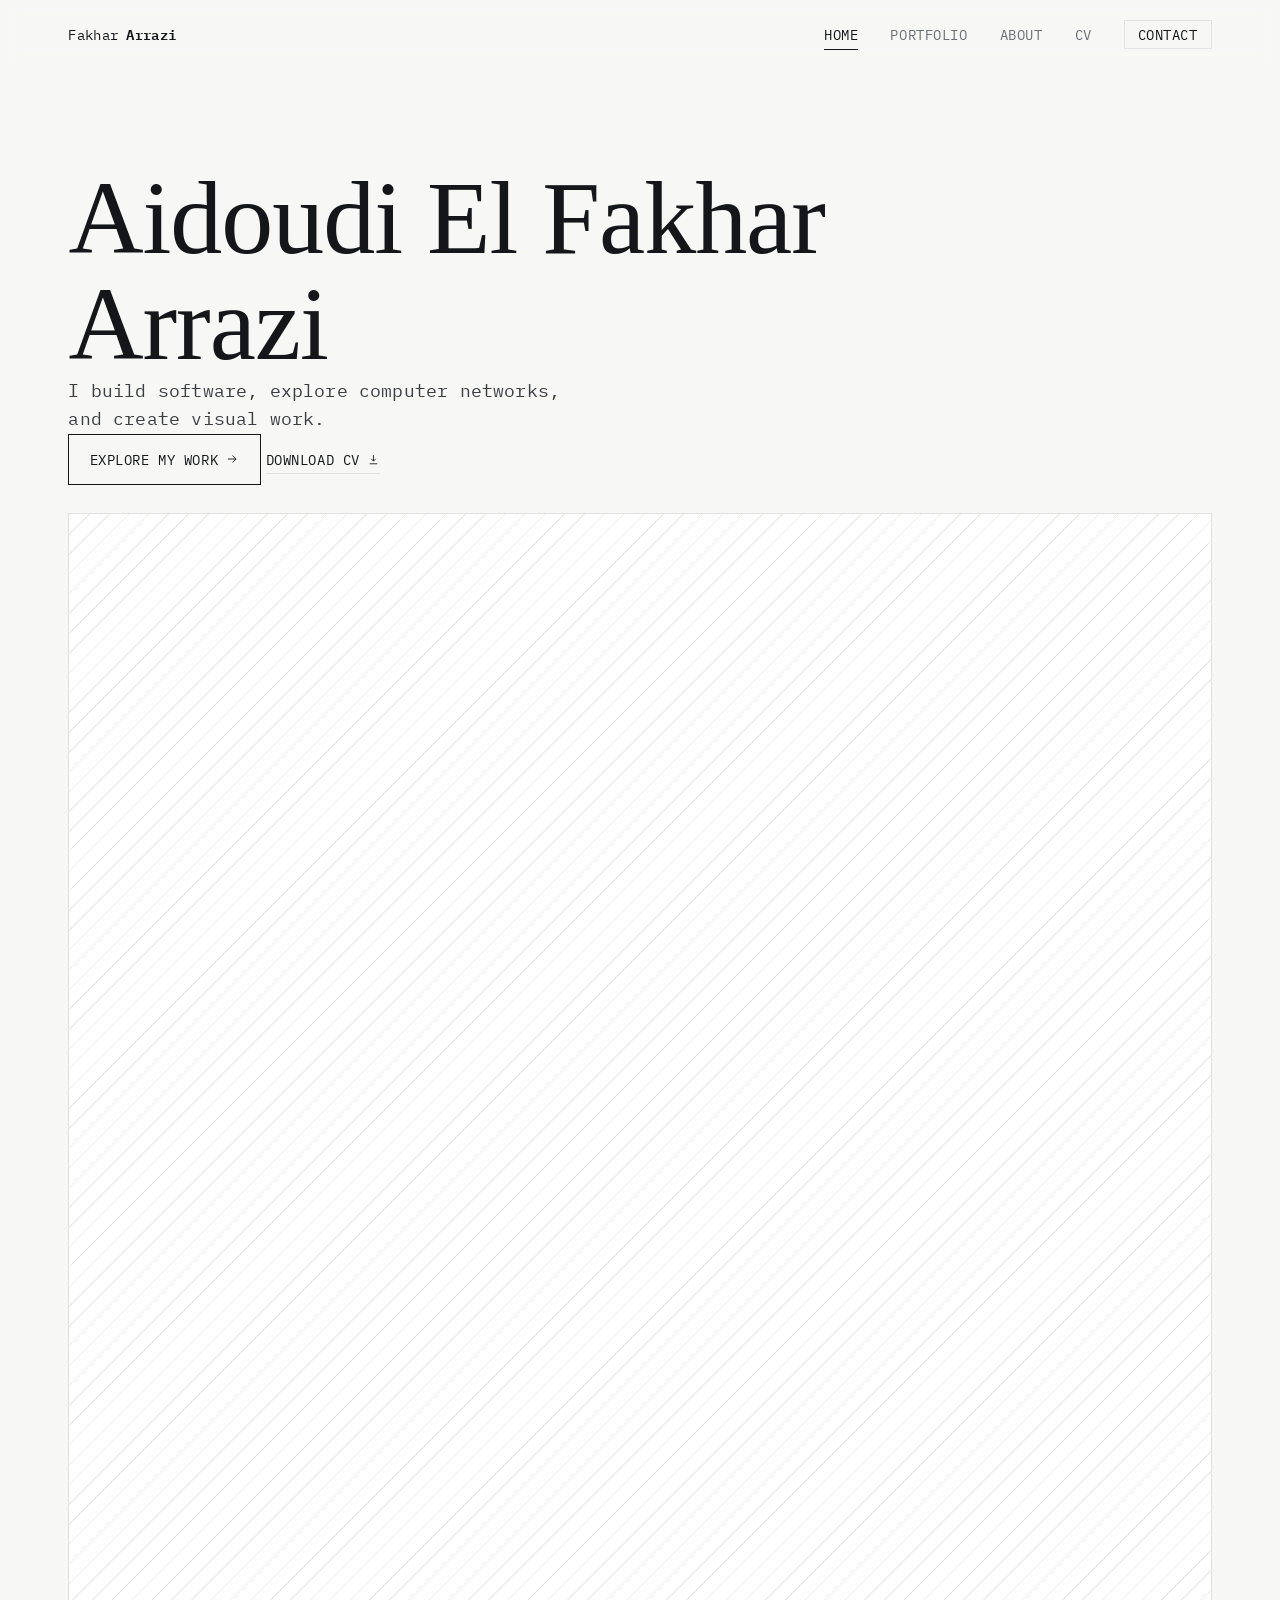
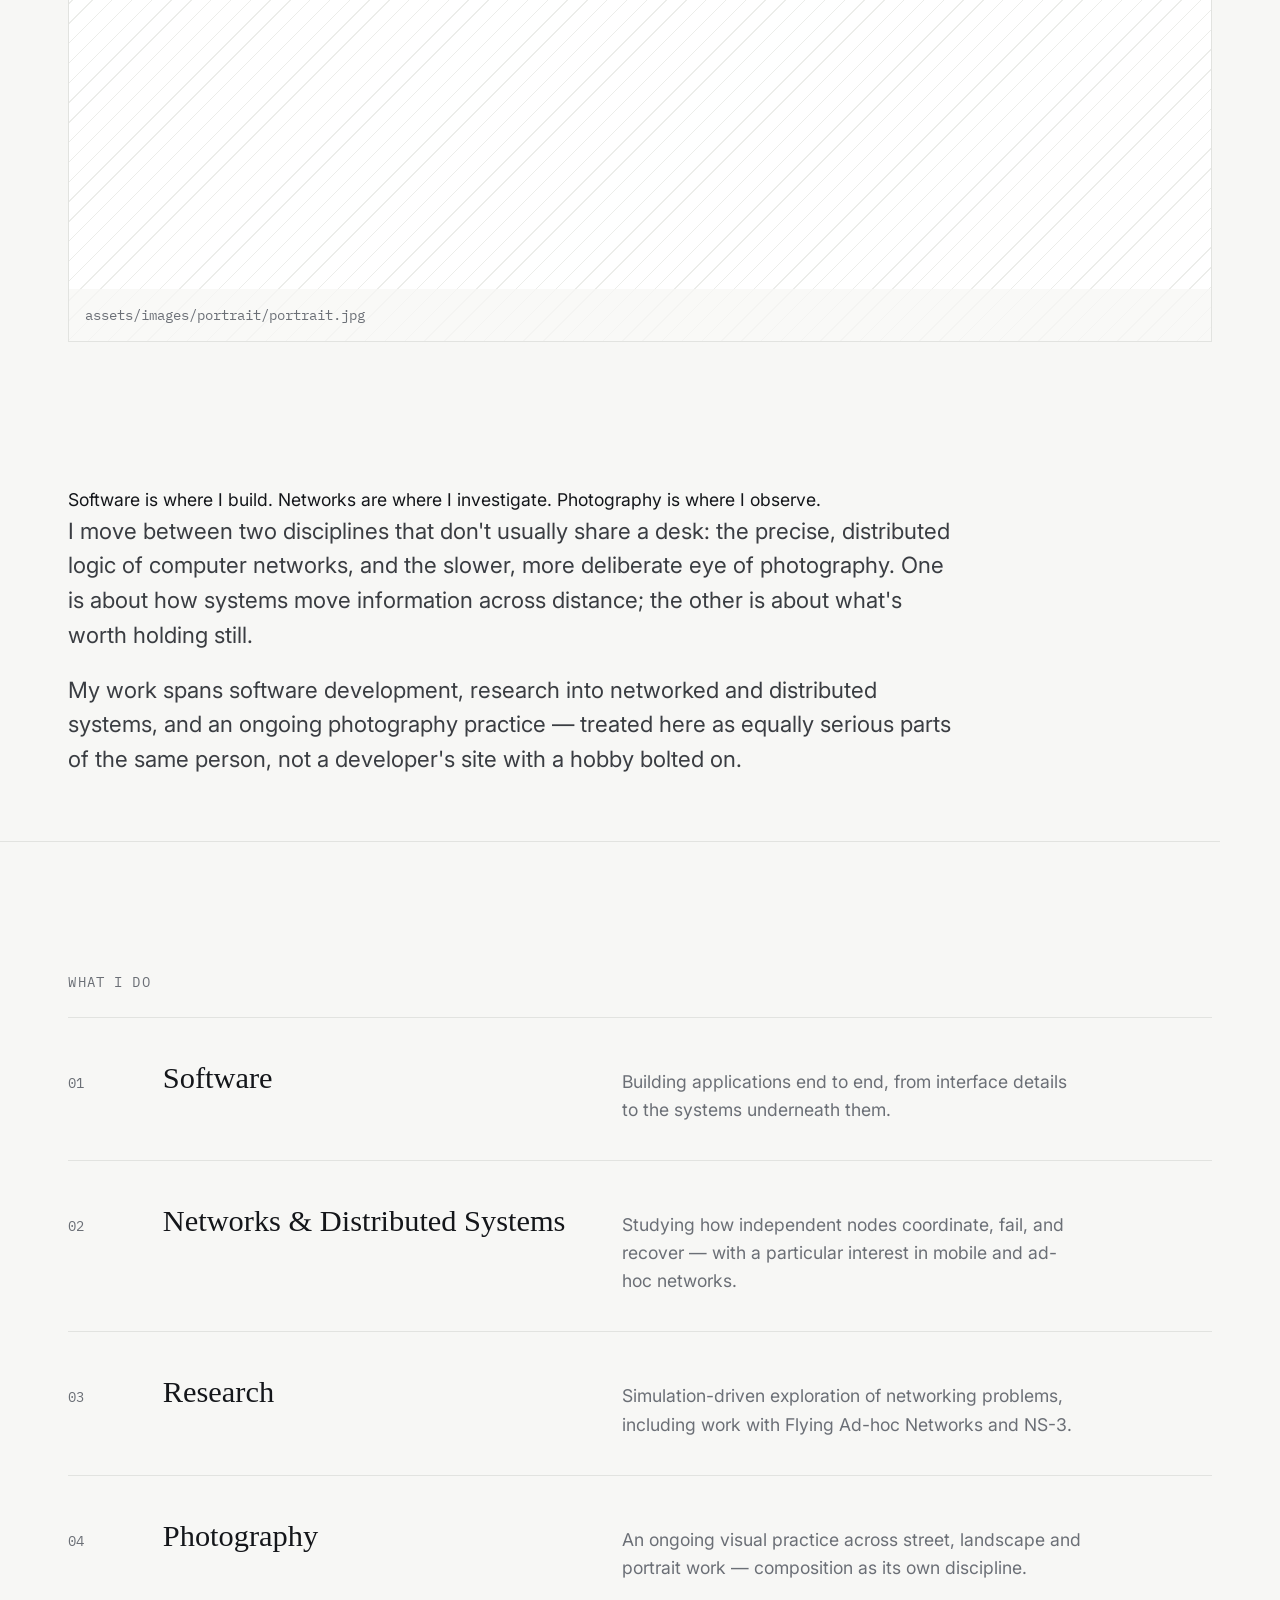
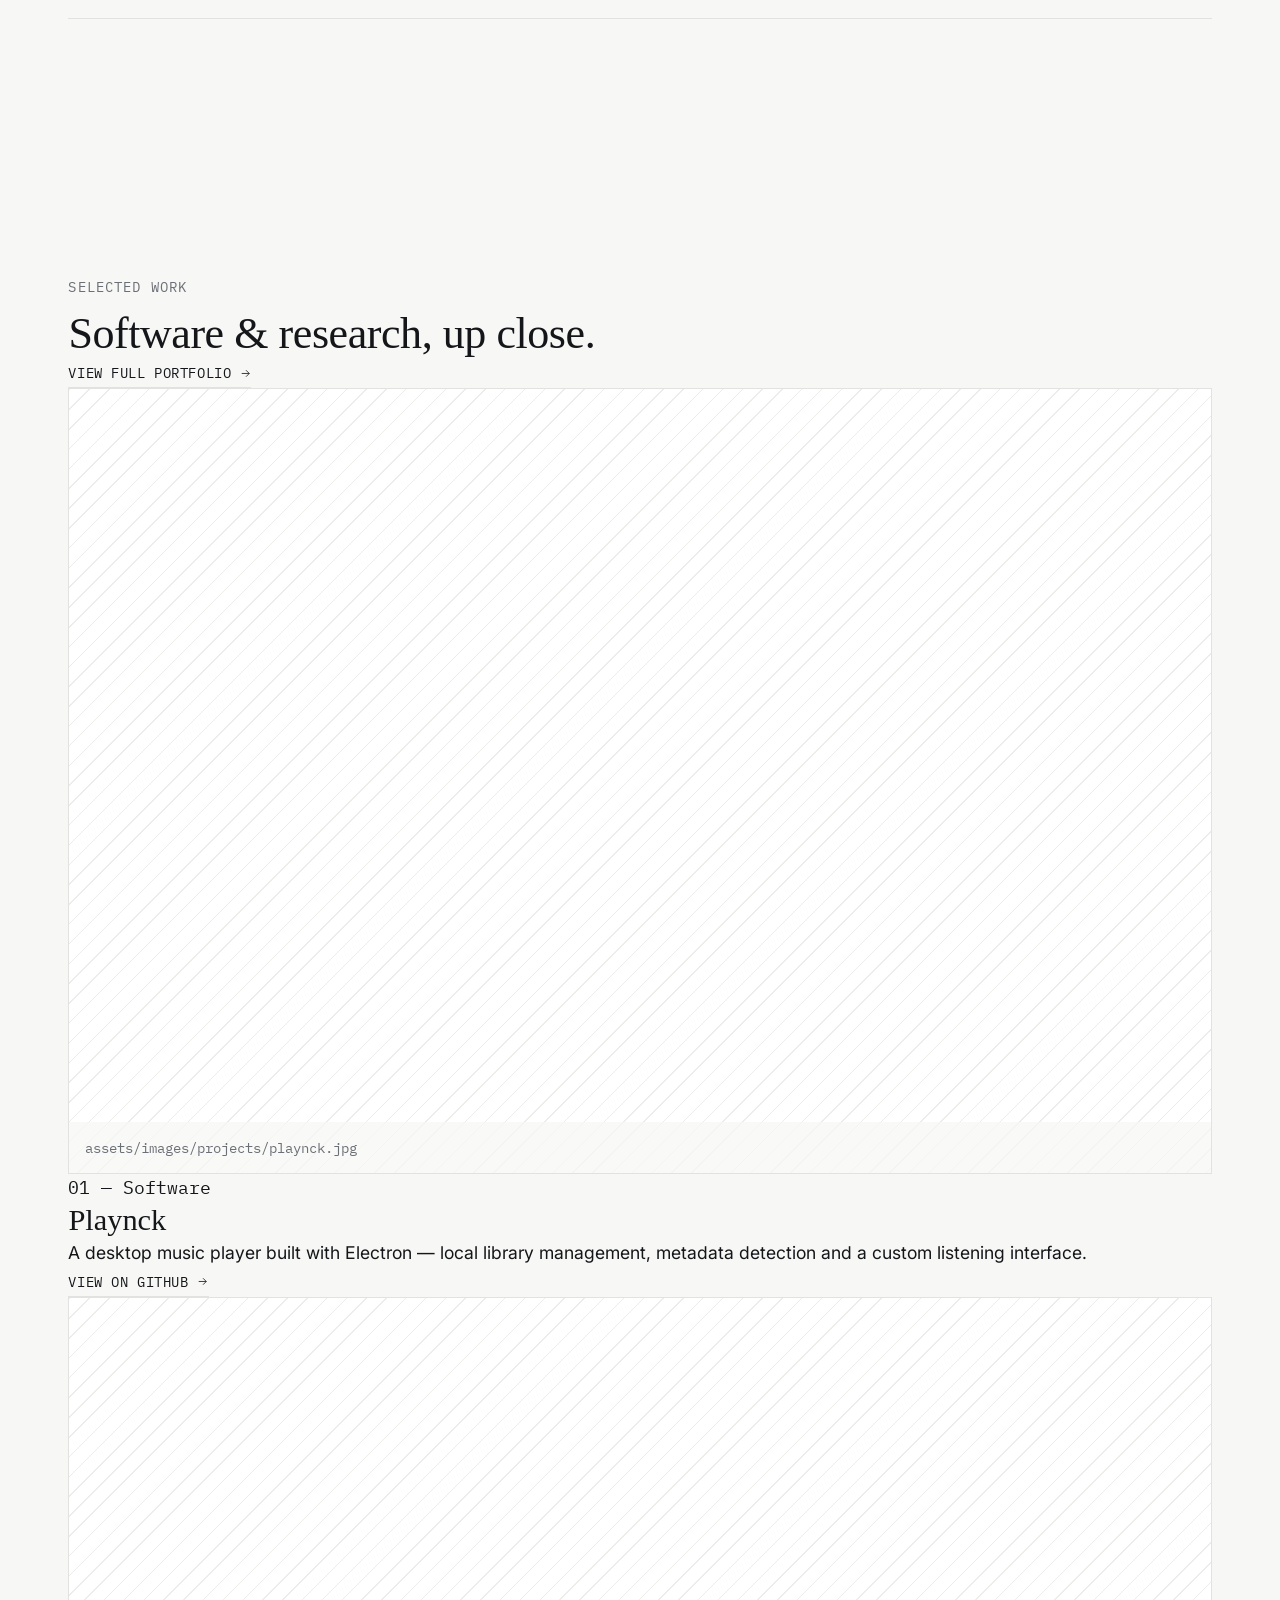
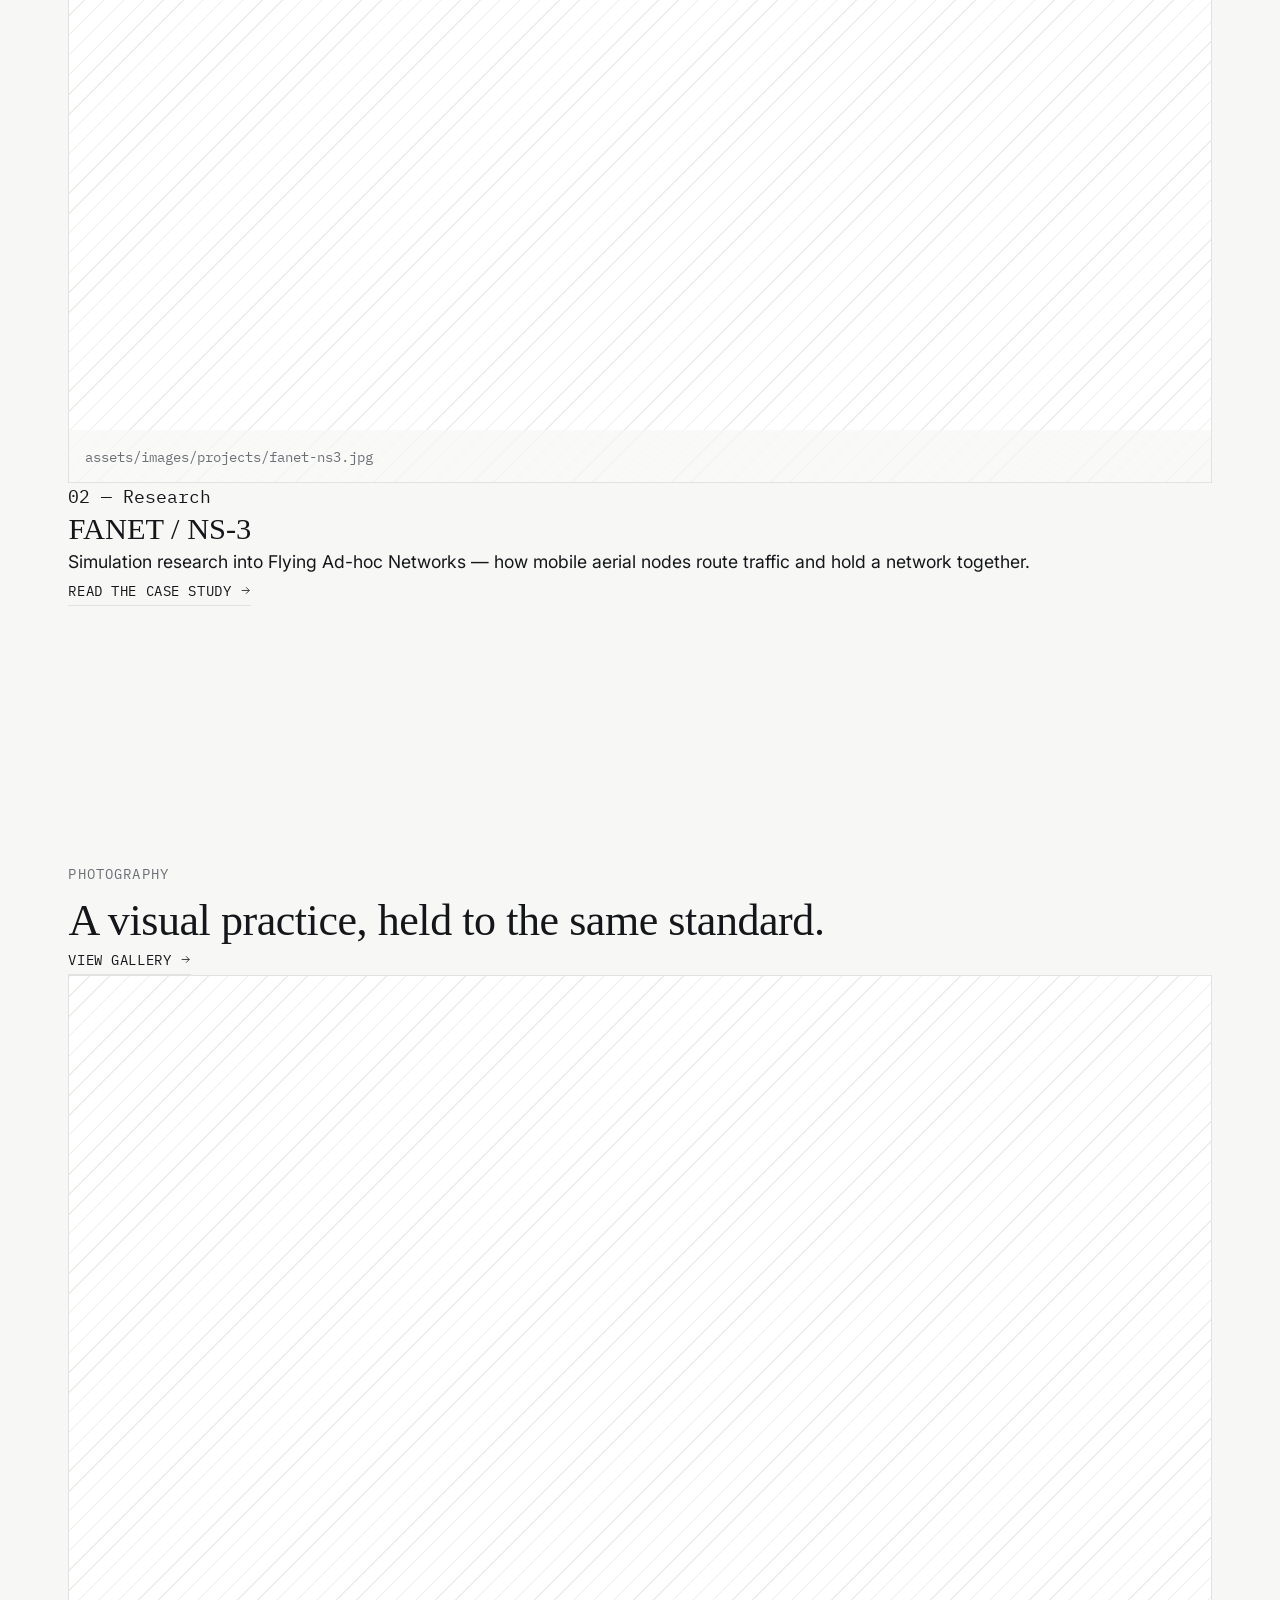
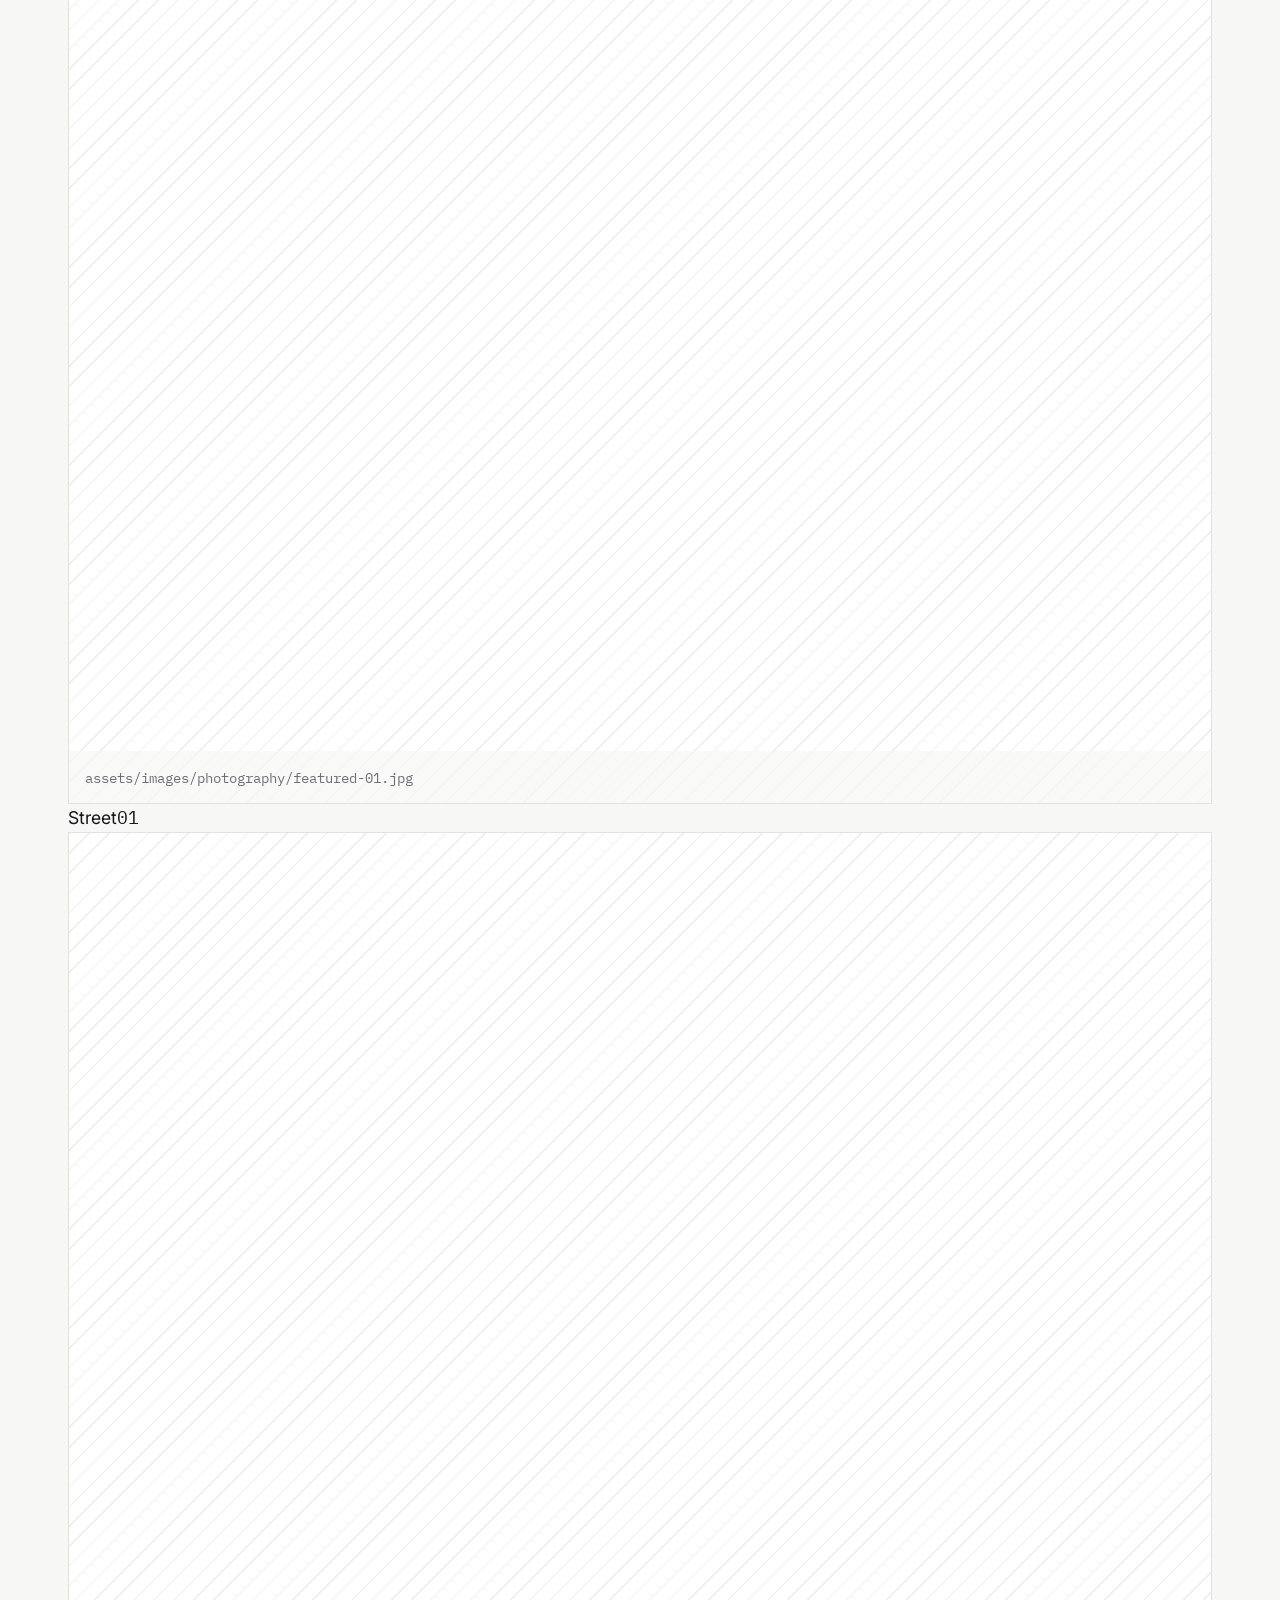
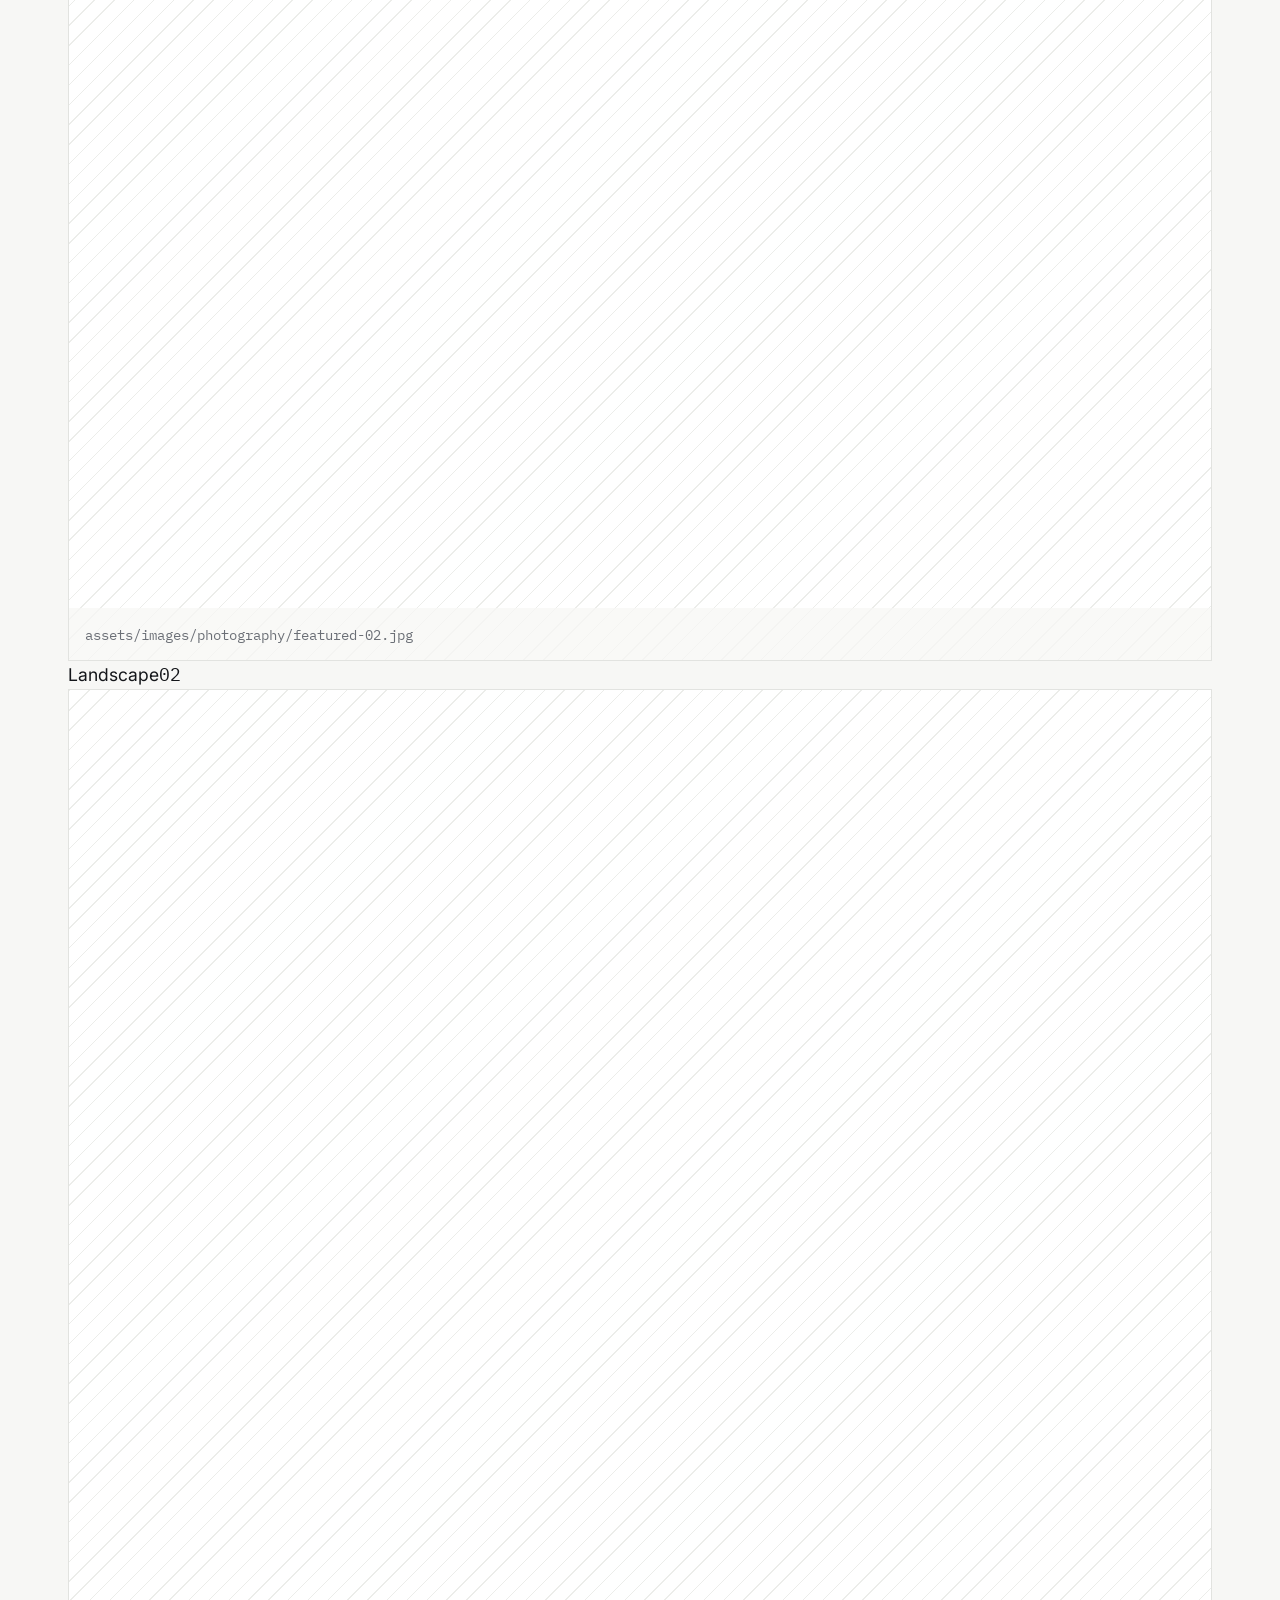
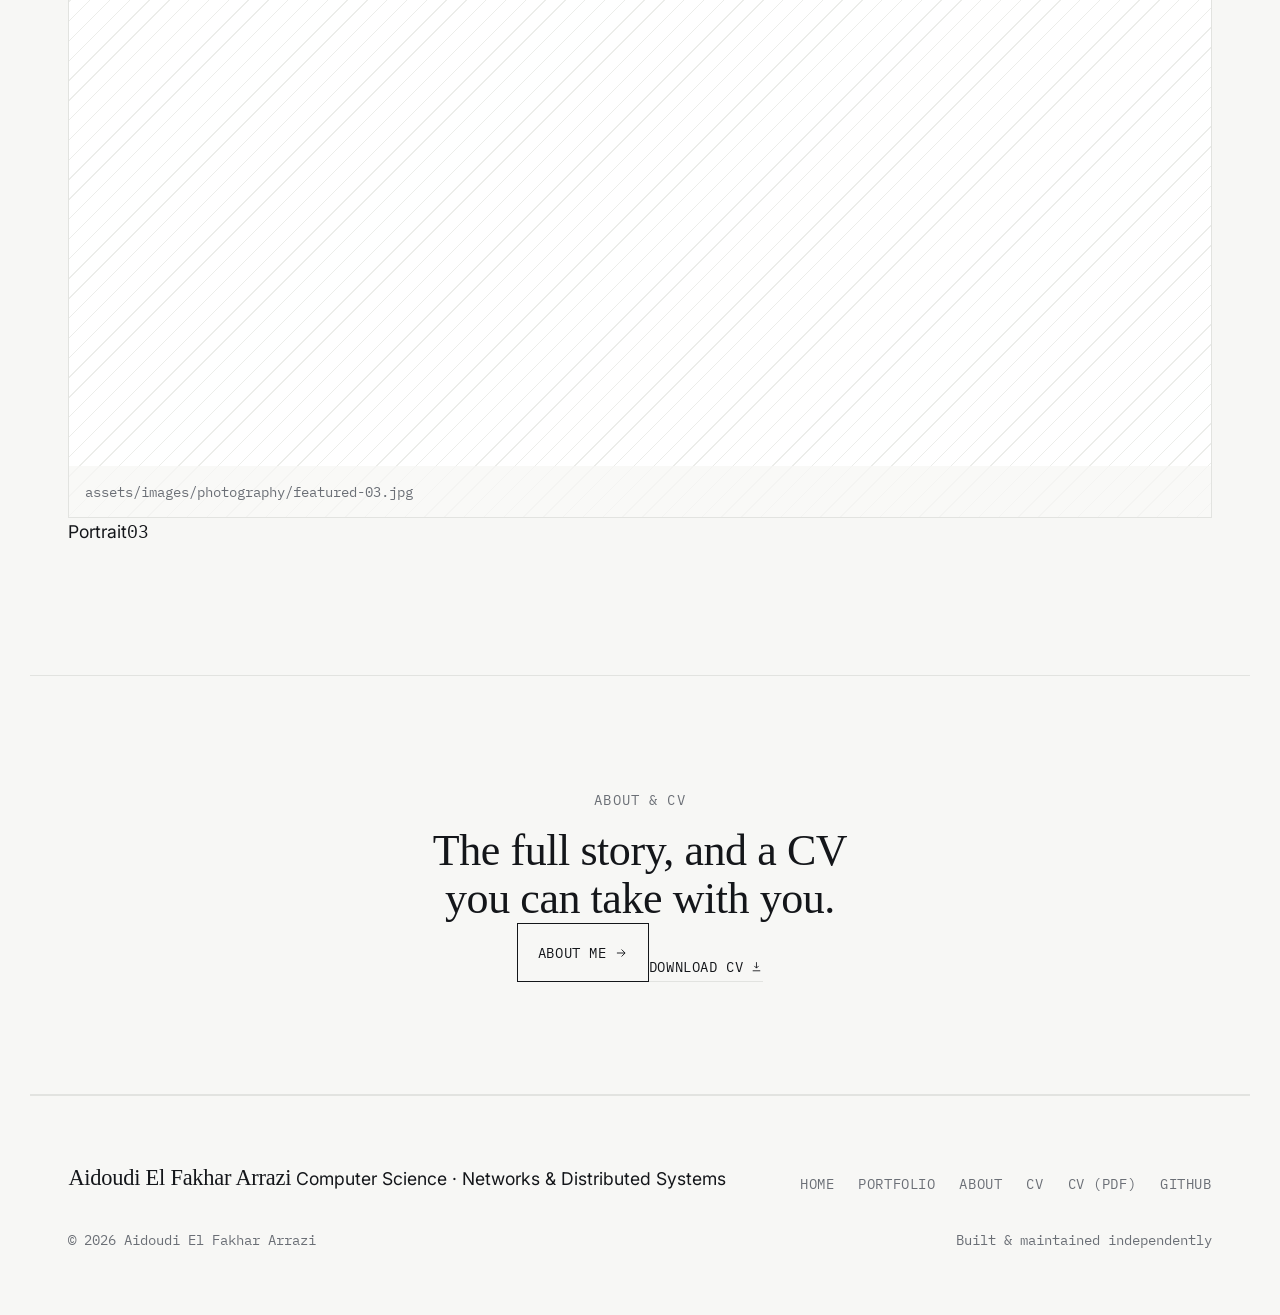
==== commit 8b127add: "2E" ====
--- a/index.html
+++ b/index.html
@@ -8,7 +8,7 @@
 
   <link rel="preconnect" href="https://fonts.googleapis.com">
   <link rel="preconnect" href="https://fonts.gstatic.com" crossorigin>
-  <link href="https://fonts.googleapis.com/css2?family=Fraunces:opsz,wght@9..144,400;9..144,500&family=Inter:wght@400;500;600&family=IBM+Plex+Mono:wght@400;500&display=swap" rel="stylesheet">
+  <link href="https://fonts.googleapis.com/css2?family=Inter:wght@400;500;600;700&family=IBM+Plex+Mono:wght@400;500&display=swap" rel="stylesheet">
 
   <link rel="stylesheet" href="css/style.css" />
   <link rel="stylesheet" href="css/home.css" />
@@ -18,7 +18,7 @@
 
   <header class="site-header">
     <nav class="nav container" aria-label="Primary">
-      <a class="nav__mark" href="index.html"><strong>A.</strong> Arrazi</a>
+      <a class="nav__mark" href="index.html">Fakhar <strong>Arrazi</strong></a>
 
       <button class="nav__toggle" aria-label="Open menu" aria-expanded="false">
         <span></span><span></span>
@@ -38,18 +38,39 @@
 
     <!-- Hero -->
     <section class="hero container">
-      <p class="hero__eyebrow label" data-reveal>Computer Science · Networks &amp; Distributed Systems</p>
-      <h1 class="hero__name display" data-reveal>Aidoudi El&nbsp;Fakhar Arrazi</h1>
-      <p class="hero__statement" data-reveal>
-        Software <span>·</span> Networks &amp; Distributed Systems <span>·</span> Research <span>·</span> Photography
-      </p>
+      <div class="hero__copy">
+        <h1 class="hero__name display" data-reveal style="transition-delay:0ms;">Aidoudi El Fakhar Arrazi</h1>
+        <p class="hero__statement" data-reveal style="transition-delay:90ms;">
+          I build software, explore computer networks, and create visual work.
+        </p>
+        <div class="hero__ctas" data-reveal style="transition-delay:180ms;">
+          <a class="btn" href="portfolio.html">
+            Explore my work
+            <svg viewBox="0 0 24 24" width="14" height="14" fill="none" stroke="currentColor" stroke-width="1.6"><path d="M5 12h14M13 6l6 6-6 6"/></svg>
+          </a>
+          <a class="link-arrow" href="assets/cv/cv.pdf" download>
+            Download CV
+            <svg viewBox="0 0 24 24" fill="none" stroke="currentColor" stroke-width="1.6"><path d="M12 4v11m0 0l-4-4m4 4l4-4M5 20h14"/></svg>
+          </a>
+        </div>
+      </div>
+
+      <div class="hero__portrait" data-reveal style="transition-delay:260ms;">
+        <div class="media-placeholder" style="--ph-ratio: 4/5;" data-src="assets/images/portrait/portrait.jpg" data-alt="Portrait of Aidoudi El Fakhar Arrazi" data-eager>
+          <span class="media-placeholder__label">assets/images/portrait/portrait.jpg</span>
+        </div>
+      </div>
     </section>
 
     <!-- Introduction -->
     <section class="section section--tight container">
-      <div class="intro">
-        <p class="label" data-reveal>Introduction</p>
-        <div data-reveal>
+      <div class="intro-statement">
+        <div class="intro-statement__lines">
+          <span data-reveal style="transition-delay:0ms;">Software is where I build.</span>
+          <span data-reveal style="transition-delay:90ms;">Networks are where I investigate.</span>
+          <span data-reveal style="transition-delay:180ms;">Photography is where I observe.</span>
+        </div>
+        <div class="intro-statement__body" data-reveal>
           <p class="lede">
             I move between two disciplines that don't usually share a desk: the precise,
             distributed logic of computer networks, and the slower, more deliberate eye
@@ -95,32 +116,103 @@
       </ul>
     </section>
 
-    <!-- Selected visual -->
-    <section class="section container" data-reveal>
-      <div class="visual-feature">
-        <div class="media-placeholder" style="--ph-ratio: 5/4;">
-          <span class="media-placeholder__label">assets/images/portrait/portrait.jpg</span>
-        </div>
+    <!-- Selected work -->
+    <section class="section container">
+      <div class="work-head" data-reveal>
         <div>
-          <p class="label">Selected visual</p>
-          <h3 style="margin-top: 0.75rem;">Two ways of paying attention</h3>
-          <p class="lede" style="margin-top: 1rem;">
-            A portrait, or a photograph from the field — replace this placeholder with
-            an image once available. It's meant to sit here as a quiet counterpoint to
-            the technical work above.
-          </p>
-        </div>
+          <p class="label">Selected work</p>
+          <h2 style="margin-top: 0.75rem;">Software &amp; research, up close.</h2>
+        </div>
+        <a class="link-arrow" href="portfolio.html#technology">
+          View full portfolio
+          <svg viewBox="0 0 24 24" fill="none" stroke="currentColor" stroke-width="1.5"><path d="M5 12h14M13 6l6 6-6 6"/></svg>
+        </a>
+      </div>
+
+      <div class="work-grid">
+        <a class="work-card" href="https://github.com/FakharArrazi/Project-Playnck" target="_blank" rel="noopener" data-reveal>
+          <div class="project__media">
+            <div class="media-placeholder" style="--ph-ratio: 16/11;" data-src="assets/images/projects/playnck.jpg" data-alt="Playnck desktop music player">
+              <span class="media-placeholder__label">assets/images/projects/playnck.jpg</span>
+            </div>
+          </div>
+          <div>
+            <span class="work-card__index mono">01 — Software</span>
+            <h3 class="work-card__title">Playnck</h3>
+            <p class="work-card__desc">A desktop music player built with Electron — local library management, metadata detection and a custom listening interface.</p>
+            <span class="link-arrow work-card__link">
+              View on GitHub
+              <svg viewBox="0 0 24 24" fill="none" stroke="currentColor" stroke-width="1.5"><path d="M5 12h14M13 6l6 6-6 6"/></svg>
+            </span>
+          </div>
+        </a>
+
+        <a class="work-card work-card--secondary" href="portfolio.html#technology" data-reveal>
+          <div class="project__media">
+            <div class="media-placeholder" style="--ph-ratio: 16/11;" data-src="assets/images/projects/fanet-ns3.jpg" data-alt="FANET / NS-3 simulation preview">
+              <span class="media-placeholder__label">assets/images/projects/fanet-ns3.jpg</span>
+            </div>
+          </div>
+          <div>
+            <span class="work-card__index mono">02 — Research</span>
+            <h3 class="work-card__title">FANET / NS-3</h3>
+            <p class="work-card__desc">Simulation research into Flying Ad-hoc Networks — how mobile aerial nodes route traffic and hold a network together.</p>
+            <span class="link-arrow work-card__link">
+              Read the case study
+              <svg viewBox="0 0 24 24" fill="none" stroke="currentColor" stroke-width="1.5"><path d="M5 12h14M13 6l6 6-6 6"/></svg>
+            </span>
+          </div>
+        </a>
+      </div>
+    </section>
+
+    <!-- Photography preview -->
+    <section class="section container">
+      <div class="work-head" data-reveal>
+        <div>
+          <p class="label">Photography</p>
+          <h2 style="margin-top: 0.75rem;">A visual practice, held to the same standard.</h2>
+        </div>
+        <a class="link-arrow" href="portfolio.html#photography">
+          View gallery
+          <svg viewBox="0 0 24 24" fill="none" stroke="currentColor" stroke-width="1.5"><path d="M5 12h14M13 6l6 6-6 6"/></svg>
+        </a>
+      </div>
+
+      <div class="photo-preview-grid" data-reveal>
+        <a class="gallery__item" href="portfolio.html#photography">
+          <div class="gallery__frame">
+            <div class="media-placeholder" style="--ph-ratio: 4/5;" data-src="assets/images/photography/featured-01.jpg" data-alt="Street photograph"><span class="media-placeholder__label">assets/images/photography/featured-01.jpg</span></div>
+            <div class="gallery__caption"><span>Street</span><span class="mono">01</span></div>
+          </div>
+        </a>
+        <a class="gallery__item" href="portfolio.html#photography">
+          <div class="gallery__frame">
+            <div class="media-placeholder" style="--ph-ratio: 4/5;" data-src="assets/images/photography/featured-02.jpg" data-alt="Landscape photograph"><span class="media-placeholder__label">assets/images/photography/featured-02.jpg</span></div>
+            <div class="gallery__caption"><span>Landscape</span><span class="mono">02</span></div>
+          </div>
+        </a>
+        <a class="gallery__item" href="portfolio.html#photography">
+          <div class="gallery__frame">
+            <div class="media-placeholder" style="--ph-ratio: 4/5;" data-src="assets/images/photography/featured-03.jpg" data-alt="Portrait photograph"><span class="media-placeholder__label">assets/images/photography/featured-03.jpg</span></div>
+            <div class="gallery__caption"><span>Portrait</span><span class="mono">03</span></div>
+          </div>
+        </a>
       </div>
     </section>
 
     <!-- CTA -->
     <section class="cta-block container" data-reveal>
-      <p class="label">Selected work</p>
-      <h2 style="margin-top: 1rem;">A closer look at the software, research and photography.</h2>
+      <p class="label">About &amp; CV</p>
+      <h2 style="margin-top: 1rem;">The full story, and a CV you can take with you.</h2>
       <div class="cta-block__row">
-        <a class="link-arrow" href="portfolio.html">
-          View portfolio
-          <svg viewBox="0 0 24 24" fill="none" stroke="currentColor" stroke-width="1.5"><path d="M5 12h14M13 6l6 6-6 6"/></svg>
+        <a class="btn" href="about.html">
+          About me
+          <svg viewBox="0 0 24 24" width="14" height="14" fill="none" stroke="currentColor" stroke-width="1.6"><path d="M5 12h14M13 6l6 6-6 6"/></svg>
+        </a>
+        <a class="link-arrow" href="assets/cv/cv.pdf" download>
+          Download CV
+          <svg viewBox="0 0 24 24" fill="none" stroke="currentColor" stroke-width="1.6"><path d="M12 4v11m0 0l-4-4m4 4l4-4M5 20h14"/></svg>
         </a>
       </div>
     </section>
@@ -129,12 +221,16 @@
 
   <footer class="site-footer container">
     <div class="footer__grid">
-      <span class="footer__name display">Aidoudi El Fakhar Arrazi</span>
+      <span>
+        <span class="footer__name display">Aidoudi El Fakhar Arrazi</span>
+        <span class="footer__tag">Computer Science · Networks &amp; Distributed Systems</span>
+      </span>
       <nav class="footer__links" aria-label="Footer">
         <a href="index.html">Home</a>
         <a href="portfolio.html">Portfolio</a>
         <a href="about.html">About</a>
         <a href="cv.html">CV</a>
+        <a href="assets/cv/cv.pdf" download>CV (PDF)</a>
         <a href="https://github.com/FakharArrazi" target="_blank" rel="noopener">GitHub</a>
       </nav>
     </div>
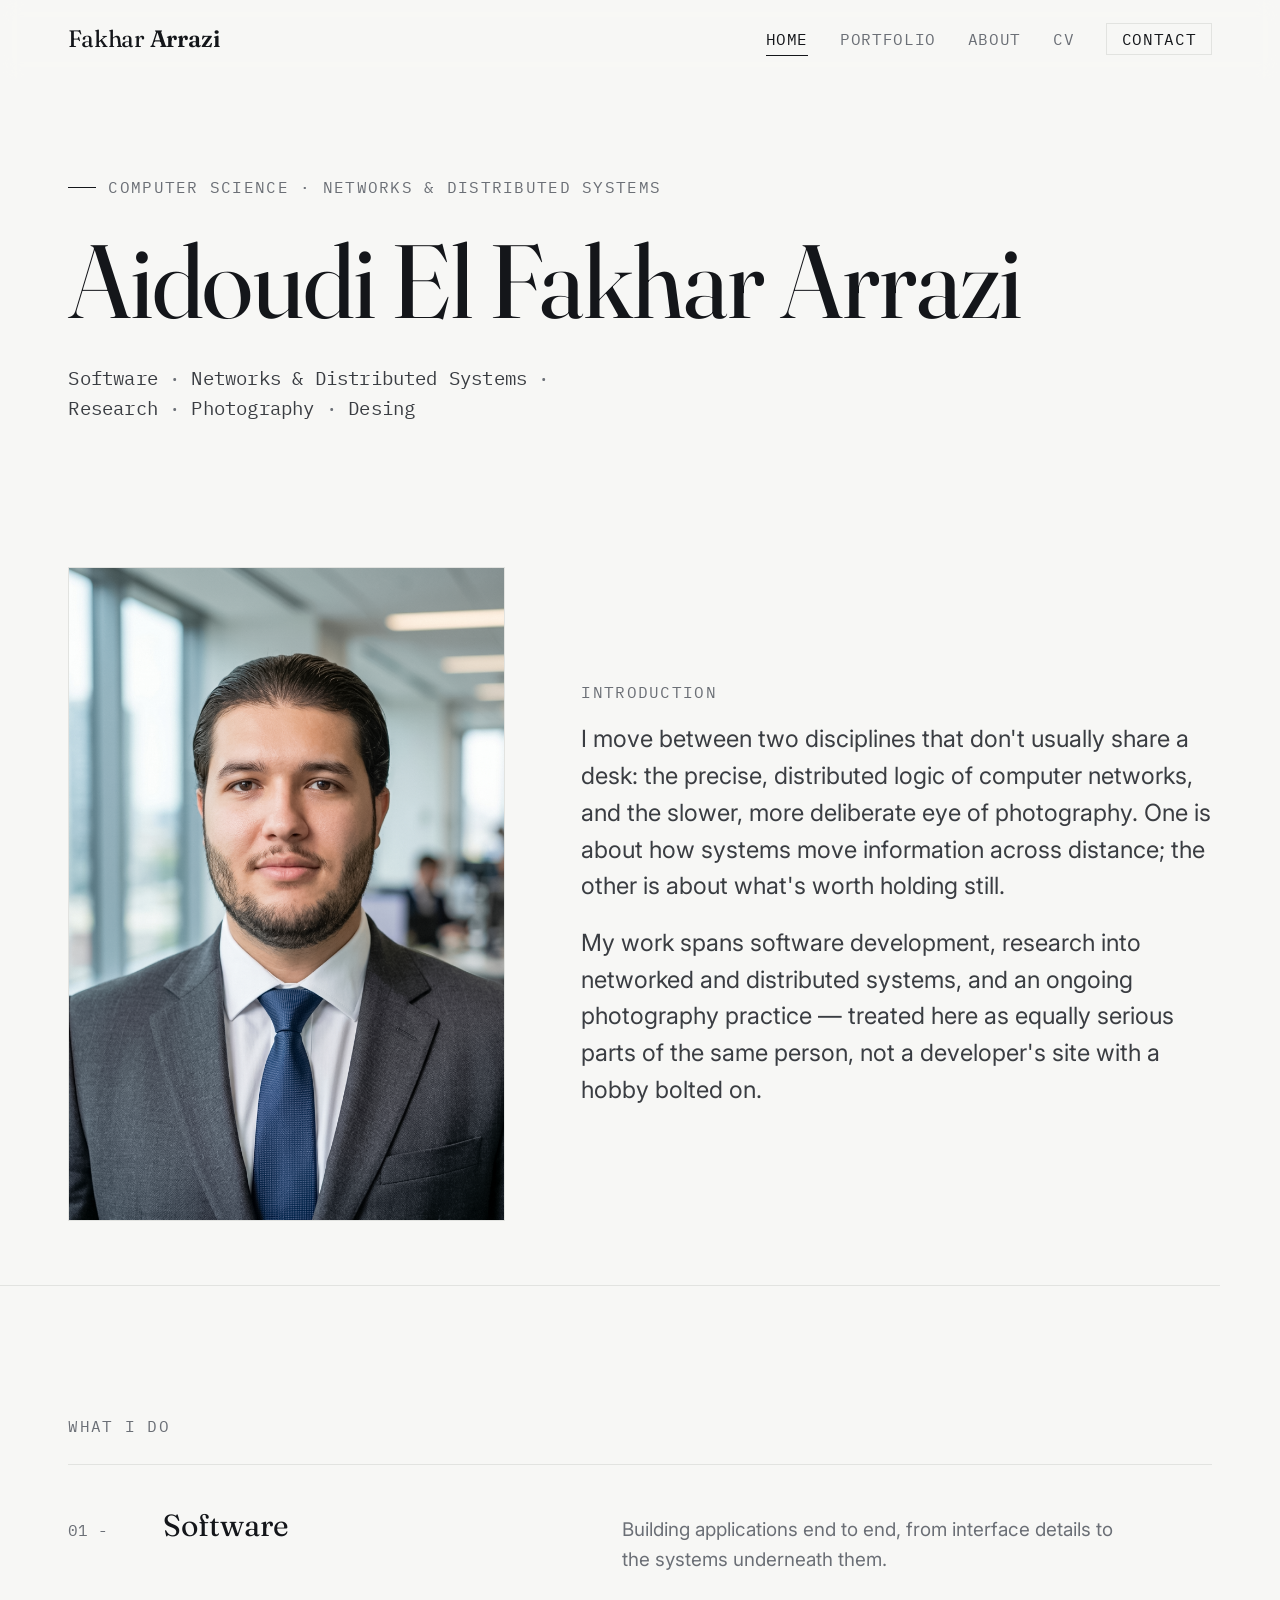
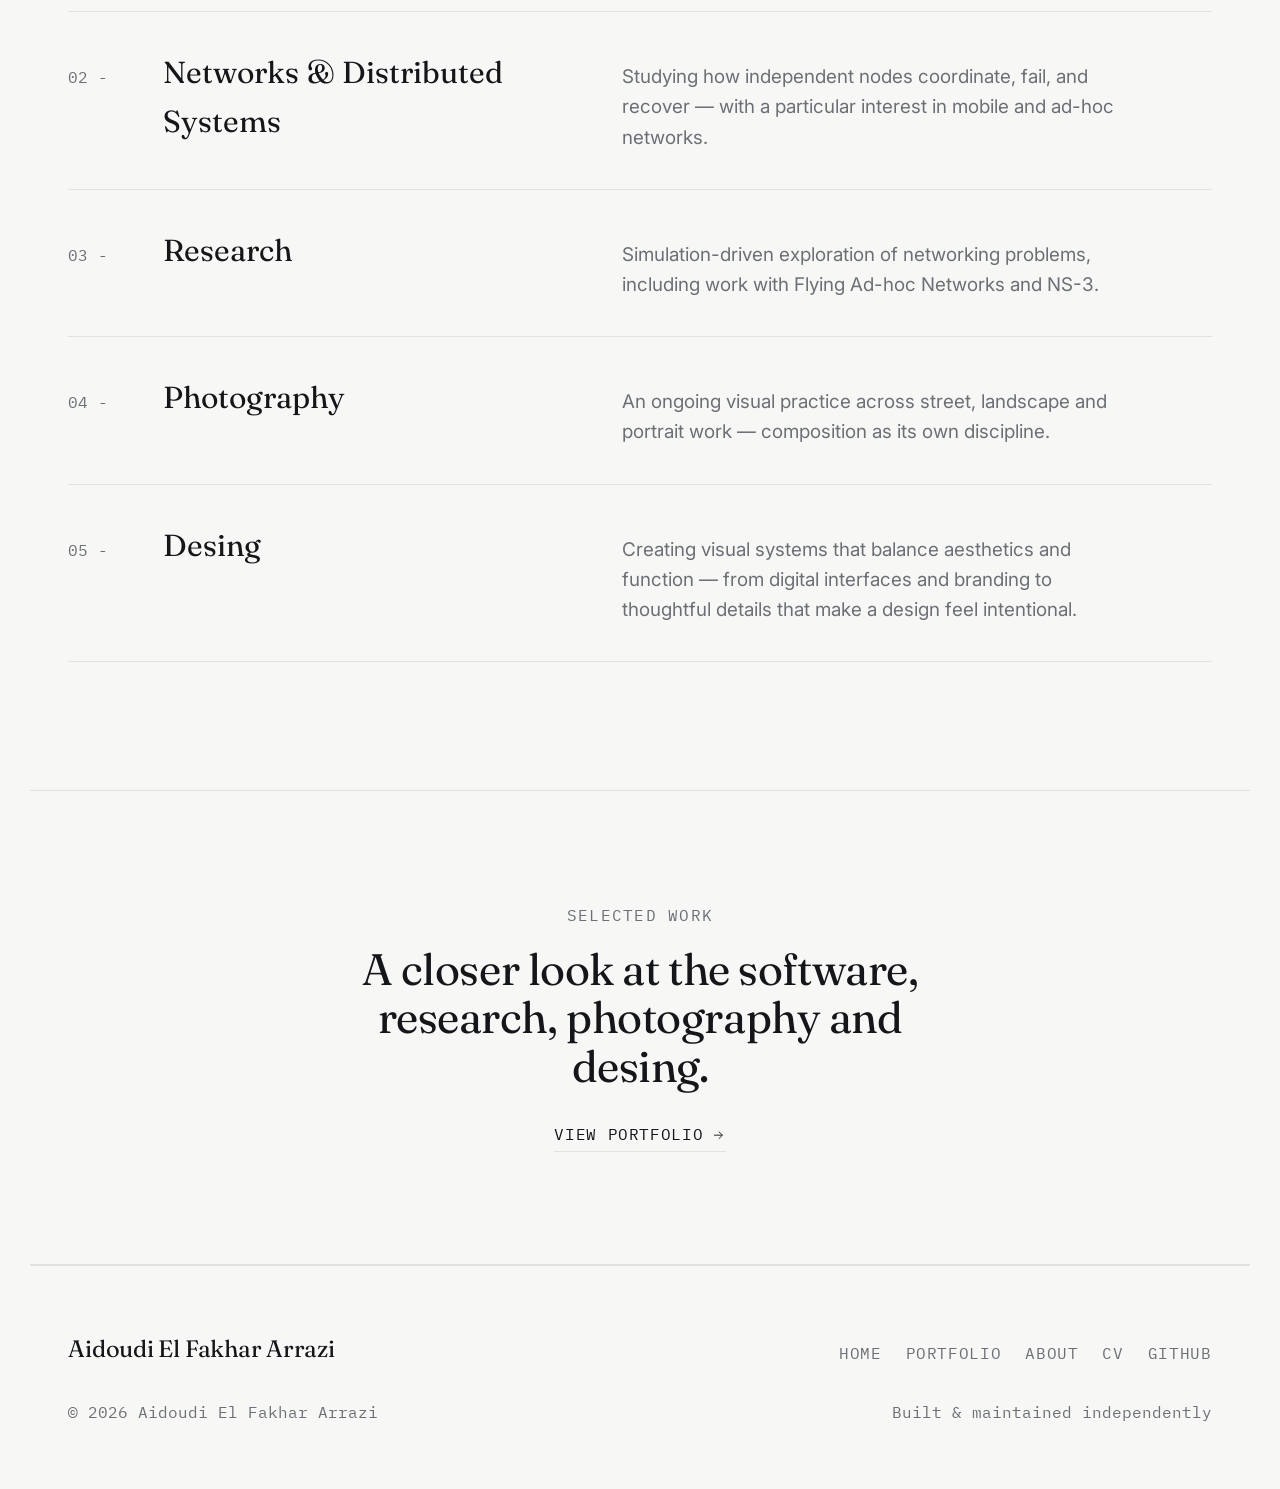
==== commit 912e31b5: "home done" ====
--- a/index.html
+++ b/index.html
@@ -8,7 +8,7 @@
 
   <link rel="preconnect" href="https://fonts.googleapis.com">
   <link rel="preconnect" href="https://fonts.gstatic.com" crossorigin>
-  <link href="https://fonts.googleapis.com/css2?family=Inter:wght@400;500;600;700&family=IBM+Plex+Mono:wght@400;500&display=swap" rel="stylesheet">
+  <link href="https://fonts.googleapis.com/css2?family=Fraunces:opsz,wght@9..144,400;9..144,500&family=Inter:wght@400;500;600&family=IBM+Plex+Mono:wght@400;500&display=swap" rel="stylesheet">
 
   <link rel="stylesheet" href="css/style.css" />
   <link rel="stylesheet" href="css/home.css" />
@@ -38,40 +38,24 @@
 
     <!-- Hero -->
     <section class="hero container">
-      <div class="hero__copy">
-        <h1 class="hero__name display" data-reveal style="transition-delay:0ms;">Aidoudi El Fakhar Arrazi</h1>
-        <p class="hero__statement" data-reveal style="transition-delay:90ms;">
-          I build software, explore computer networks, and create visual work.
-        </p>
-        <div class="hero__ctas" data-reveal style="transition-delay:180ms;">
-          <a class="btn" href="portfolio.html">
-            Explore my work
-            <svg viewBox="0 0 24 24" width="14" height="14" fill="none" stroke="currentColor" stroke-width="1.6"><path d="M5 12h14M13 6l6 6-6 6"/></svg>
-          </a>
-          <a class="link-arrow" href="assets/cv/cv.pdf" download>
-            Download CV
-            <svg viewBox="0 0 24 24" fill="none" stroke="currentColor" stroke-width="1.6"><path d="M12 4v11m0 0l-4-4m4 4l4-4M5 20h14"/></svg>
-          </a>
-        </div>
-      </div>
-
-      <div class="hero__portrait" data-reveal style="transition-delay:260ms;">
-        <div class="media-placeholder" style="--ph-ratio: 4/5;" data-src="assets/images/portrait/portrait.jpg" data-alt="Portrait of Aidoudi El Fakhar Arrazi" data-eager>
-          <span class="media-placeholder__label">assets/images/portrait/portrait.jpg</span>
-        </div>
-      </div>
+      <p class="hero__eyebrow label" data-reveal>Computer Science · Networks &amp; Distributed Systems</p>
+      <h1 class="hero__name display" data-reveal>Aidoudi El&nbsp;Fakhar Arrazi</h1>
+      <p class="hero__statement" data-reveal>
+        Software <span>·</span> Networks &amp; Distributed Systems <span>·</span> Research <span>·</span> Photography <span>·</span> Desing
+      </p>
     </section>
 
     <!-- Introduction -->
     <section class="section section--tight container">
-      <div class="intro-statement">
-        <div class="intro-statement__lines">
-          <span data-reveal style="transition-delay:0ms;">Software is where I build.</span>
-          <span data-reveal style="transition-delay:90ms;">Networks are where I investigate.</span>
-          <span data-reveal style="transition-delay:180ms;">Photography is where I observe.</span>
+      <div class="intro">
+        <div class="intro__media" data-reveal>
+          <div class="media-placeholder" style="--ph-ratio: 2/3;">
+            <img src="assets/images/portrait/portrait.jpg" alt="Portrait of Aidoudi El Fakhar Arrazi"/>
+          </div>
         </div>
-        <div class="intro-statement__body" data-reveal>
-          <p class="lede">
+        <div data-reveal>
+          <p class="label">Introduction</p>
+          <p class="lede" style="margin-top: 1rem;">
             I move between two disciplines that don't usually share a desk: the precise,
             distributed logic of computer networks, and the slower, more deliberate eye
             of photography. One is about how systems move information across distance;
@@ -94,125 +78,41 @@
       <p class="label" data-reveal style="margin-bottom: 1.5rem;">What I do</p>
       <ul class="focus-list">
         <li class="focus-item" data-reveal>
-          <span class="focus-item__index mono">01</span>
+          <span class="focus-item__index mono">01 - </span>
           <span class="focus-item__title">Software</span>
           <span class="focus-item__desc">Building applications end to end, from interface details to the systems underneath them.</span>
         </li>
         <li class="focus-item" data-reveal>
-          <span class="focus-item__index mono">02</span>
+          <span class="focus-item__index mono">02 - </span>
           <span class="focus-item__title">Networks &amp; Distributed Systems</span>
           <span class="focus-item__desc">Studying how independent nodes coordinate, fail, and recover — with a particular interest in mobile and ad-hoc networks.</span>
         </li>
         <li class="focus-item" data-reveal>
-          <span class="focus-item__index mono">03</span>
+          <span class="focus-item__index mono">03 - </span>
           <span class="focus-item__title">Research</span>
           <span class="focus-item__desc">Simulation-driven exploration of networking problems, including work with Flying Ad-hoc Networks and NS-3.</span>
         </li>
         <li class="focus-item" data-reveal>
-          <span class="focus-item__index mono">04</span>
+          <span class="focus-item__index mono">04 - </span>
           <span class="focus-item__title">Photography</span>
           <span class="focus-item__desc">An ongoing visual practice across street, landscape and portrait work — composition as its own discipline.</span>
+        </li>
+        <li class="focus-item" data-reveal>
+          <span class="focus-item__index mono">05 - </span>
+          <span class="focus-item__title">Desing</span>
+          <span class="focus-item__desc">Creating visual systems that balance aesthetics and function — from digital interfaces and branding to thoughtful details that make a design feel intentional.</span>
         </li>
       </ul>
     </section>
 
-    <!-- Selected work -->
-    <section class="section container">
-      <div class="work-head" data-reveal>
-        <div>
-          <p class="label">Selected work</p>
-          <h2 style="margin-top: 0.75rem;">Software &amp; research, up close.</h2>
-        </div>
-        <a class="link-arrow" href="portfolio.html#technology">
-          View full portfolio
-          <svg viewBox="0 0 24 24" fill="none" stroke="currentColor" stroke-width="1.5"><path d="M5 12h14M13 6l6 6-6 6"/></svg>
-        </a>
-      </div>
-
-      <div class="work-grid">
-        <a class="work-card" href="https://github.com/FakharArrazi/Project-Playnck" target="_blank" rel="noopener" data-reveal>
-          <div class="project__media">
-            <div class="media-placeholder" style="--ph-ratio: 16/11;" data-src="assets/images/projects/playnck.jpg" data-alt="Playnck desktop music player">
-              <span class="media-placeholder__label">assets/images/projects/playnck.jpg</span>
-            </div>
-          </div>
-          <div>
-            <span class="work-card__index mono">01 — Software</span>
-            <h3 class="work-card__title">Playnck</h3>
-            <p class="work-card__desc">A desktop music player built with Electron — local library management, metadata detection and a custom listening interface.</p>
-            <span class="link-arrow work-card__link">
-              View on GitHub
-              <svg viewBox="0 0 24 24" fill="none" stroke="currentColor" stroke-width="1.5"><path d="M5 12h14M13 6l6 6-6 6"/></svg>
-            </span>
-          </div>
-        </a>
-
-        <a class="work-card work-card--secondary" href="portfolio.html#technology" data-reveal>
-          <div class="project__media">
-            <div class="media-placeholder" style="--ph-ratio: 16/11;" data-src="assets/images/projects/fanet-ns3.jpg" data-alt="FANET / NS-3 simulation preview">
-              <span class="media-placeholder__label">assets/images/projects/fanet-ns3.jpg</span>
-            </div>
-          </div>
-          <div>
-            <span class="work-card__index mono">02 — Research</span>
-            <h3 class="work-card__title">FANET / NS-3</h3>
-            <p class="work-card__desc">Simulation research into Flying Ad-hoc Networks — how mobile aerial nodes route traffic and hold a network together.</p>
-            <span class="link-arrow work-card__link">
-              Read the case study
-              <svg viewBox="0 0 24 24" fill="none" stroke="currentColor" stroke-width="1.5"><path d="M5 12h14M13 6l6 6-6 6"/></svg>
-            </span>
-          </div>
-        </a>
-      </div>
-    </section>
-
-    <!-- Photography preview -->
-    <section class="section container">
-      <div class="work-head" data-reveal>
-        <div>
-          <p class="label">Photography</p>
-          <h2 style="margin-top: 0.75rem;">A visual practice, held to the same standard.</h2>
-        </div>
-        <a class="link-arrow" href="portfolio.html#photography">
-          View gallery
-          <svg viewBox="0 0 24 24" fill="none" stroke="currentColor" stroke-width="1.5"><path d="M5 12h14M13 6l6 6-6 6"/></svg>
-        </a>
-      </div>
-
-      <div class="photo-preview-grid" data-reveal>
-        <a class="gallery__item" href="portfolio.html#photography">
-          <div class="gallery__frame">
-            <div class="media-placeholder" style="--ph-ratio: 4/5;" data-src="assets/images/photography/featured-01.jpg" data-alt="Street photograph"><span class="media-placeholder__label">assets/images/photography/featured-01.jpg</span></div>
-            <div class="gallery__caption"><span>Street</span><span class="mono">01</span></div>
-          </div>
-        </a>
-        <a class="gallery__item" href="portfolio.html#photography">
-          <div class="gallery__frame">
-            <div class="media-placeholder" style="--ph-ratio: 4/5;" data-src="assets/images/photography/featured-02.jpg" data-alt="Landscape photograph"><span class="media-placeholder__label">assets/images/photography/featured-02.jpg</span></div>
-            <div class="gallery__caption"><span>Landscape</span><span class="mono">02</span></div>
-          </div>
-        </a>
-        <a class="gallery__item" href="portfolio.html#photography">
-          <div class="gallery__frame">
-            <div class="media-placeholder" style="--ph-ratio: 4/5;" data-src="assets/images/photography/featured-03.jpg" data-alt="Portrait photograph"><span class="media-placeholder__label">assets/images/photography/featured-03.jpg</span></div>
-            <div class="gallery__caption"><span>Portrait</span><span class="mono">03</span></div>
-          </div>
-        </a>
-      </div>
-    </section>
-
     <!-- CTA -->
     <section class="cta-block container" data-reveal>
-      <p class="label">About &amp; CV</p>
-      <h2 style="margin-top: 1rem;">The full story, and a CV you can take with you.</h2>
+      <p class="label">Selected work</p>
+      <h2 style="margin-top: 1rem;">A closer look at the software, research, photography and desing.</h2>
       <div class="cta-block__row">
-        <a class="btn" href="about.html">
-          About me
-          <svg viewBox="0 0 24 24" width="14" height="14" fill="none" stroke="currentColor" stroke-width="1.6"><path d="M5 12h14M13 6l6 6-6 6"/></svg>
-        </a>
-        <a class="link-arrow" href="assets/cv/cv.pdf" download>
-          Download CV
-          <svg viewBox="0 0 24 24" fill="none" stroke="currentColor" stroke-width="1.6"><path d="M12 4v11m0 0l-4-4m4 4l4-4M5 20h14"/></svg>
+        <a class="link-arrow" href="portfolio.html">
+          View portfolio
+          <svg viewBox="0 0 24 24" fill="none" stroke="currentColor" stroke-width="1.5"><path d="M5 12h14M13 6l6 6-6 6"/></svg>
         </a>
       </div>
     </section>
@@ -221,16 +121,12 @@
 
   <footer class="site-footer container">
     <div class="footer__grid">
-      <span>
-        <span class="footer__name display">Aidoudi El Fakhar Arrazi</span>
-        <span class="footer__tag">Computer Science · Networks &amp; Distributed Systems</span>
-      </span>
+      <span class="footer__name display">Aidoudi El Fakhar Arrazi</span>
       <nav class="footer__links" aria-label="Footer">
         <a href="index.html">Home</a>
         <a href="portfolio.html">Portfolio</a>
         <a href="about.html">About</a>
         <a href="cv.html">CV</a>
-        <a href="assets/cv/cv.pdf" download>CV (PDF)</a>
         <a href="https://github.com/FakharArrazi" target="_blank" rel="noopener">GitHub</a>
       </nav>
     </div>
--- a/css/style.css
+++ b/css/style.css
@@ -22,9 +22,9 @@
   --font-mono:    'IBM Plex Mono', 'SFMono-Regular', Consolas, monospace;
 
   /* Scale */
-  --step--1: clamp(0.83rem, 0.8rem + 0.15vw, 0.9rem);
-  --step-0:  clamp(1rem, 0.96rem + 0.2vw, 1.1rem);
-  --step-1:  clamp(1.2rem, 1.1rem + 0.5vw, 1.4rem);
+  --step--1: clamp(0.92rem, 0.89rem + 0.15vw, 1rem);
+  --step-0:  clamp(1.08rem, 1.03rem + 0.2vw, 1.18rem);
+  --step-1:  clamp(1.28rem, 1.18rem + 0.5vw, 1.48rem);
   --step-2:  clamp(1.5rem, 1.3rem + 1vw, 1.9rem);
   --step-3:  clamp(2rem, 1.6rem + 2vw, 2.75rem);
   --step-4:  clamp(2.75rem, 2rem + 3.5vw, 4.25rem);
@@ -178,9 +178,10 @@
 }
 
 .nav__mark {
-  font-family: var(--font-mono);
-  font-size: var(--step--1);
-  letter-spacing: 0.02em;
+  font-family: var(--font-display);
+  font-size: var(--step-1);
+  font-weight: 400;
+  letter-spacing: -0.01em;
 }
 .nav__mark strong { font-weight: 600; }
 
@@ -318,7 +319,12 @@
   width: 100%;
   height: 100%;
   object-fit: cover;
-}
+  display: none; /* hidden until main.js confirms it loaded */
+}
+/* Once a real file loads at the given path, main.js adds this class
+   so the photo shows and the placeholder path label disappears. */
+.media-placeholder.has-image img { display: block; }
+.media-placeholder.has-image .media-placeholder__label { display: none; }
 
 /* ---------- Scroll reveal ---------- */
 
--- a/css/home.css
+++ b/css/home.css
@@ -35,9 +35,9 @@
 
 .intro {
   display: grid;
-  grid-template-columns: minmax(0, 0.9fr) minmax(0, 1.4fr);
-  gap: clamp(2rem, 6vw, 6rem);
-  align-items: start;
+  grid-template-columns: minmax(0, 0.9fr) minmax(0, 1.3fr);
+  gap: clamp(2rem, 6vw, 5rem);
+  align-items: center;
 }
 
 @media (max-width: 860px) {
@@ -66,19 +66,6 @@
 .focus-item__title { font-family: var(--font-display); font-size: var(--step-2); }
 .focus-item__desc { color: var(--muted); max-width: 42ch; }
 
-/* ---------- Selected visual ---------- */
-
-.visual-feature {
-  display: grid;
-  grid-template-columns: minmax(0, 1.1fr) minmax(0, 0.9fr);
-  gap: clamp(2rem, 5vw, 4rem);
-  align-items: center;
-}
-@media (max-width: 860px) {
-  .visual-feature { grid-template-columns: 1fr; }
-}
-.visual-feature .media-placeholder { --ph-ratio: 4 / 5; }
-
 /* ---------- CTA / transition to portfolio ---------- */
 
 .cta-block {
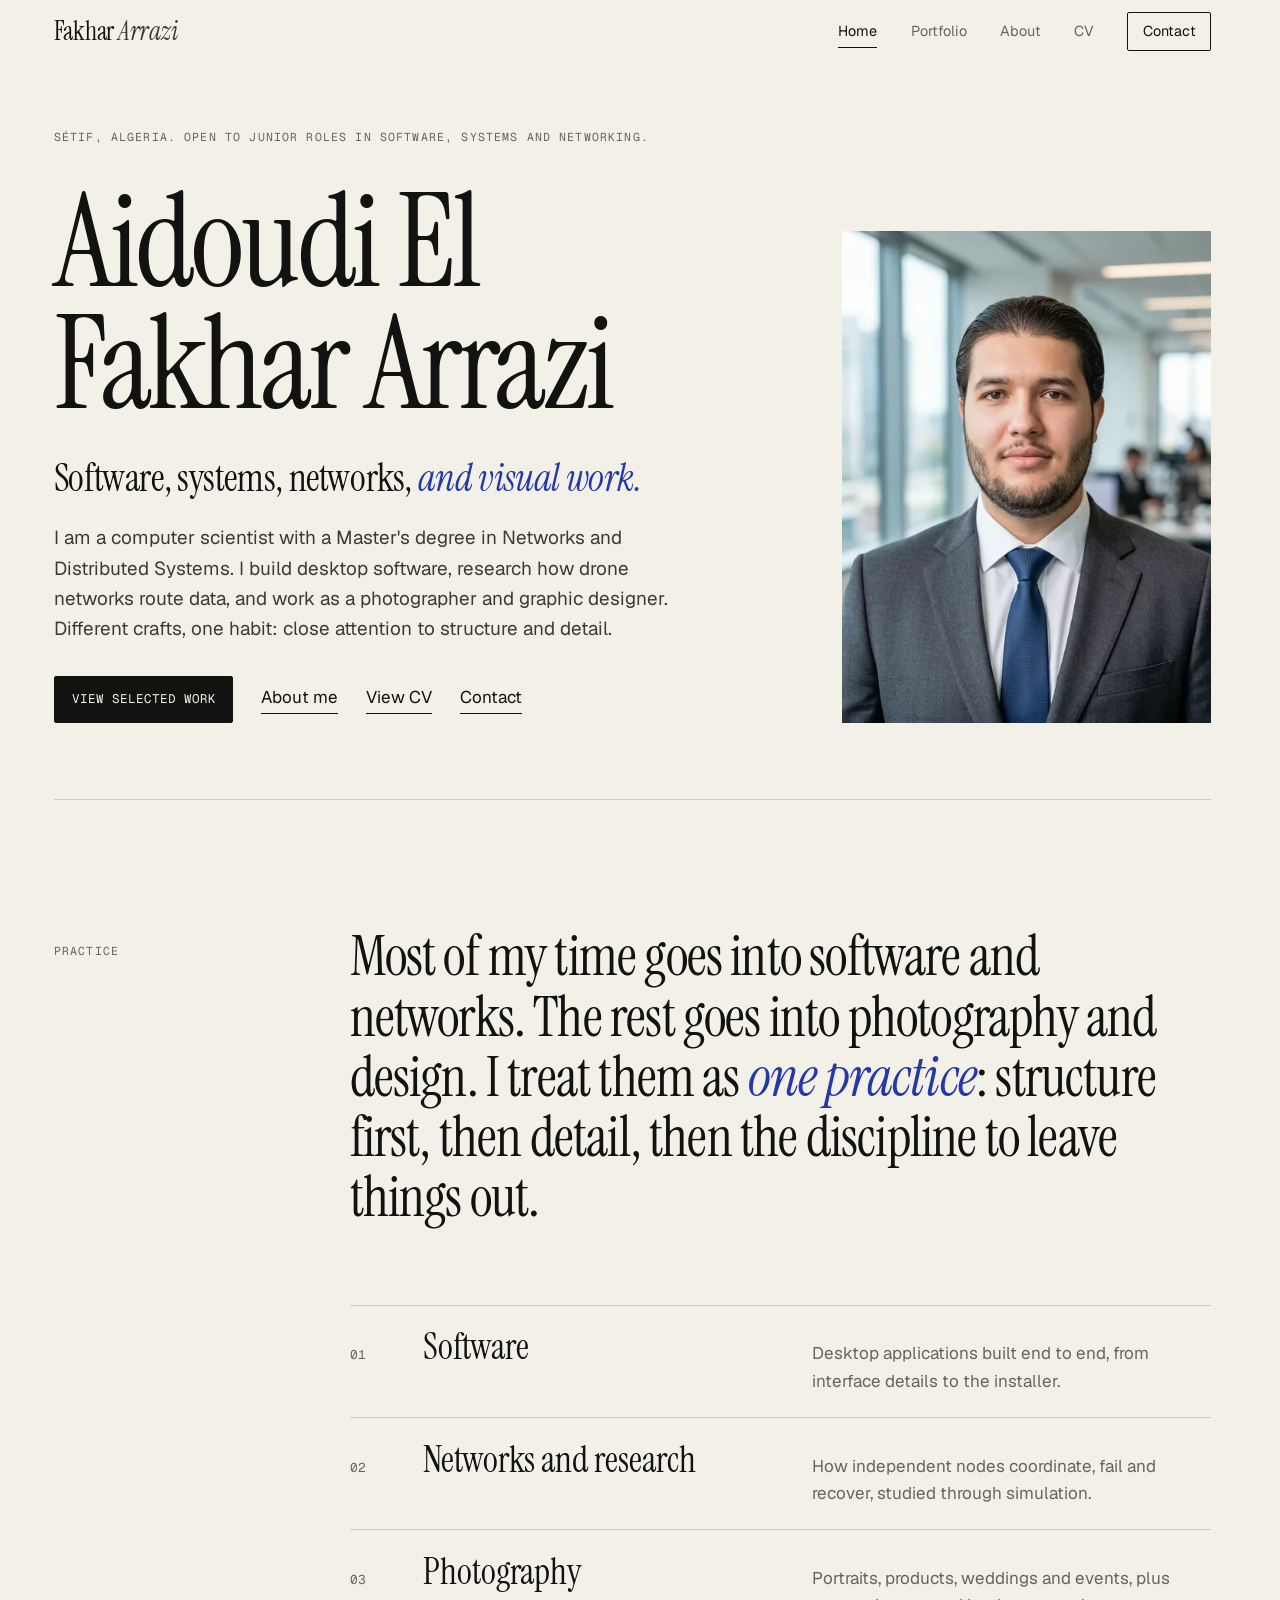
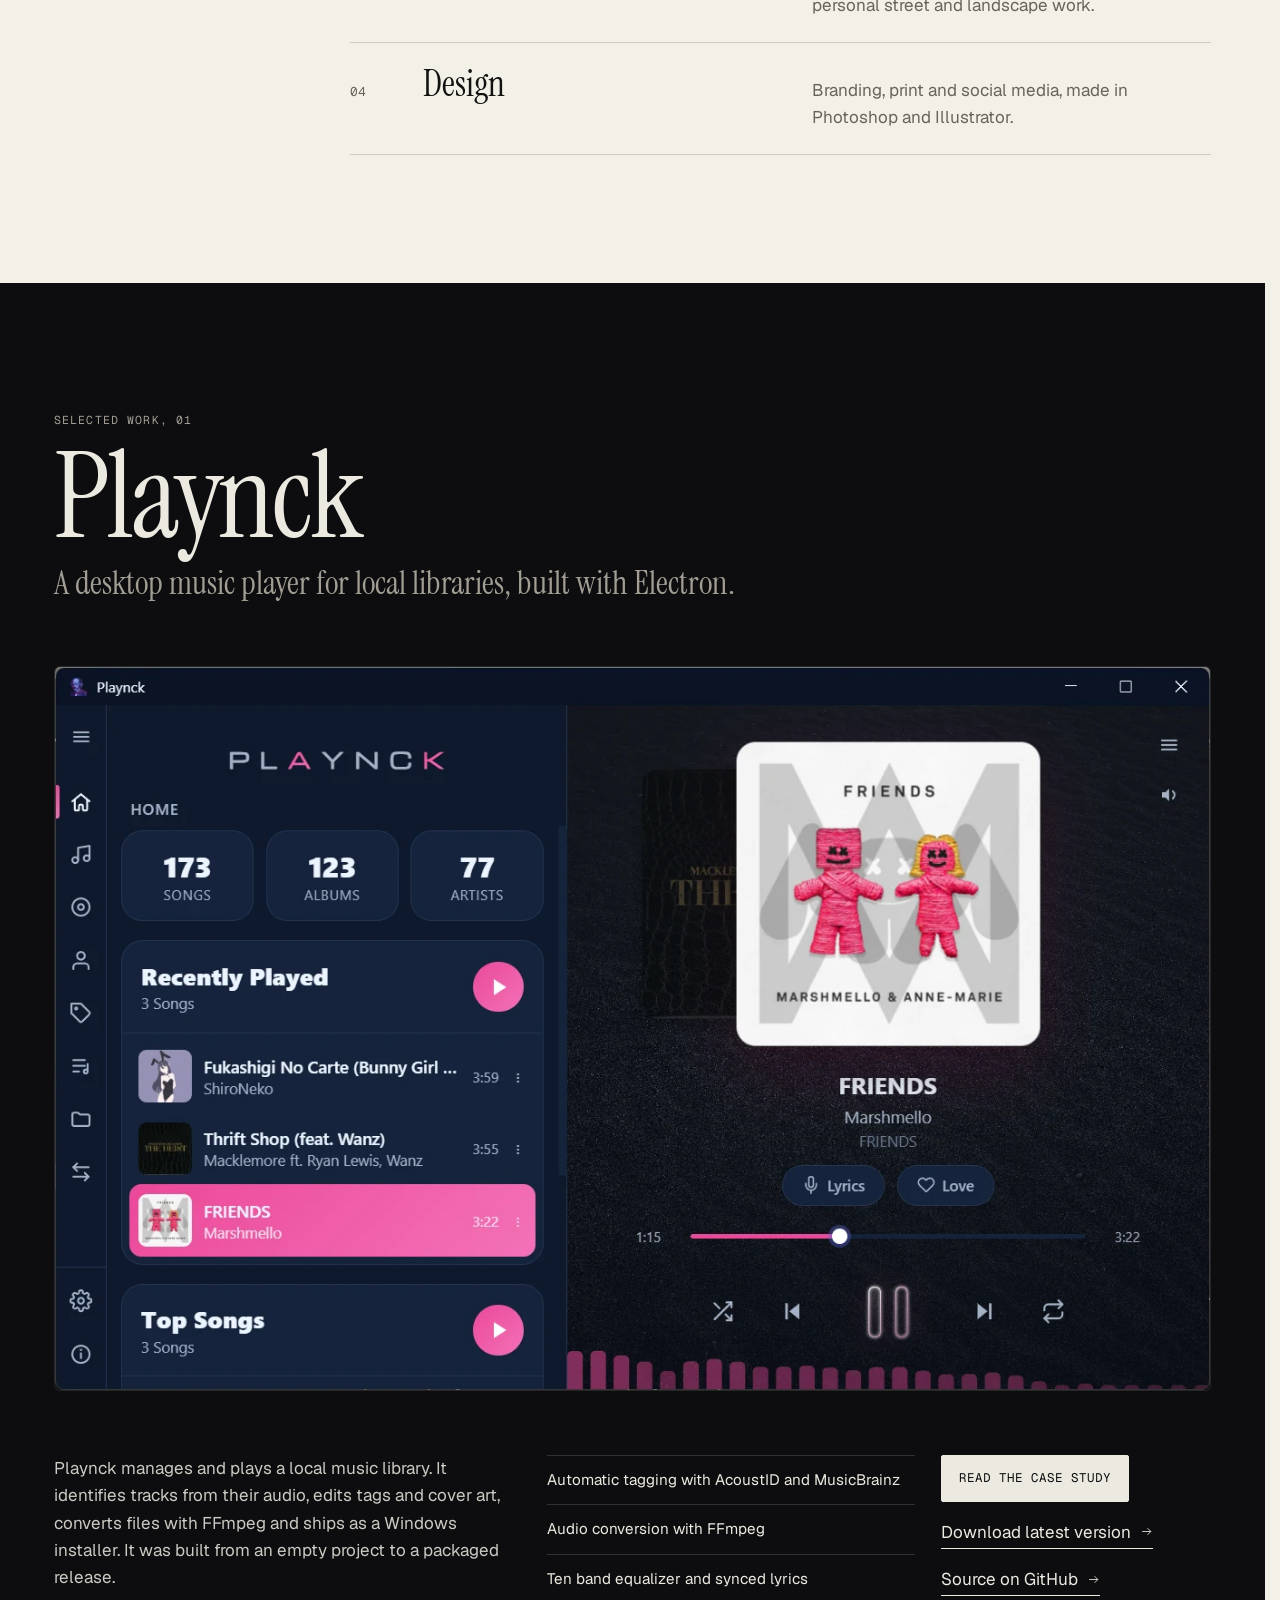
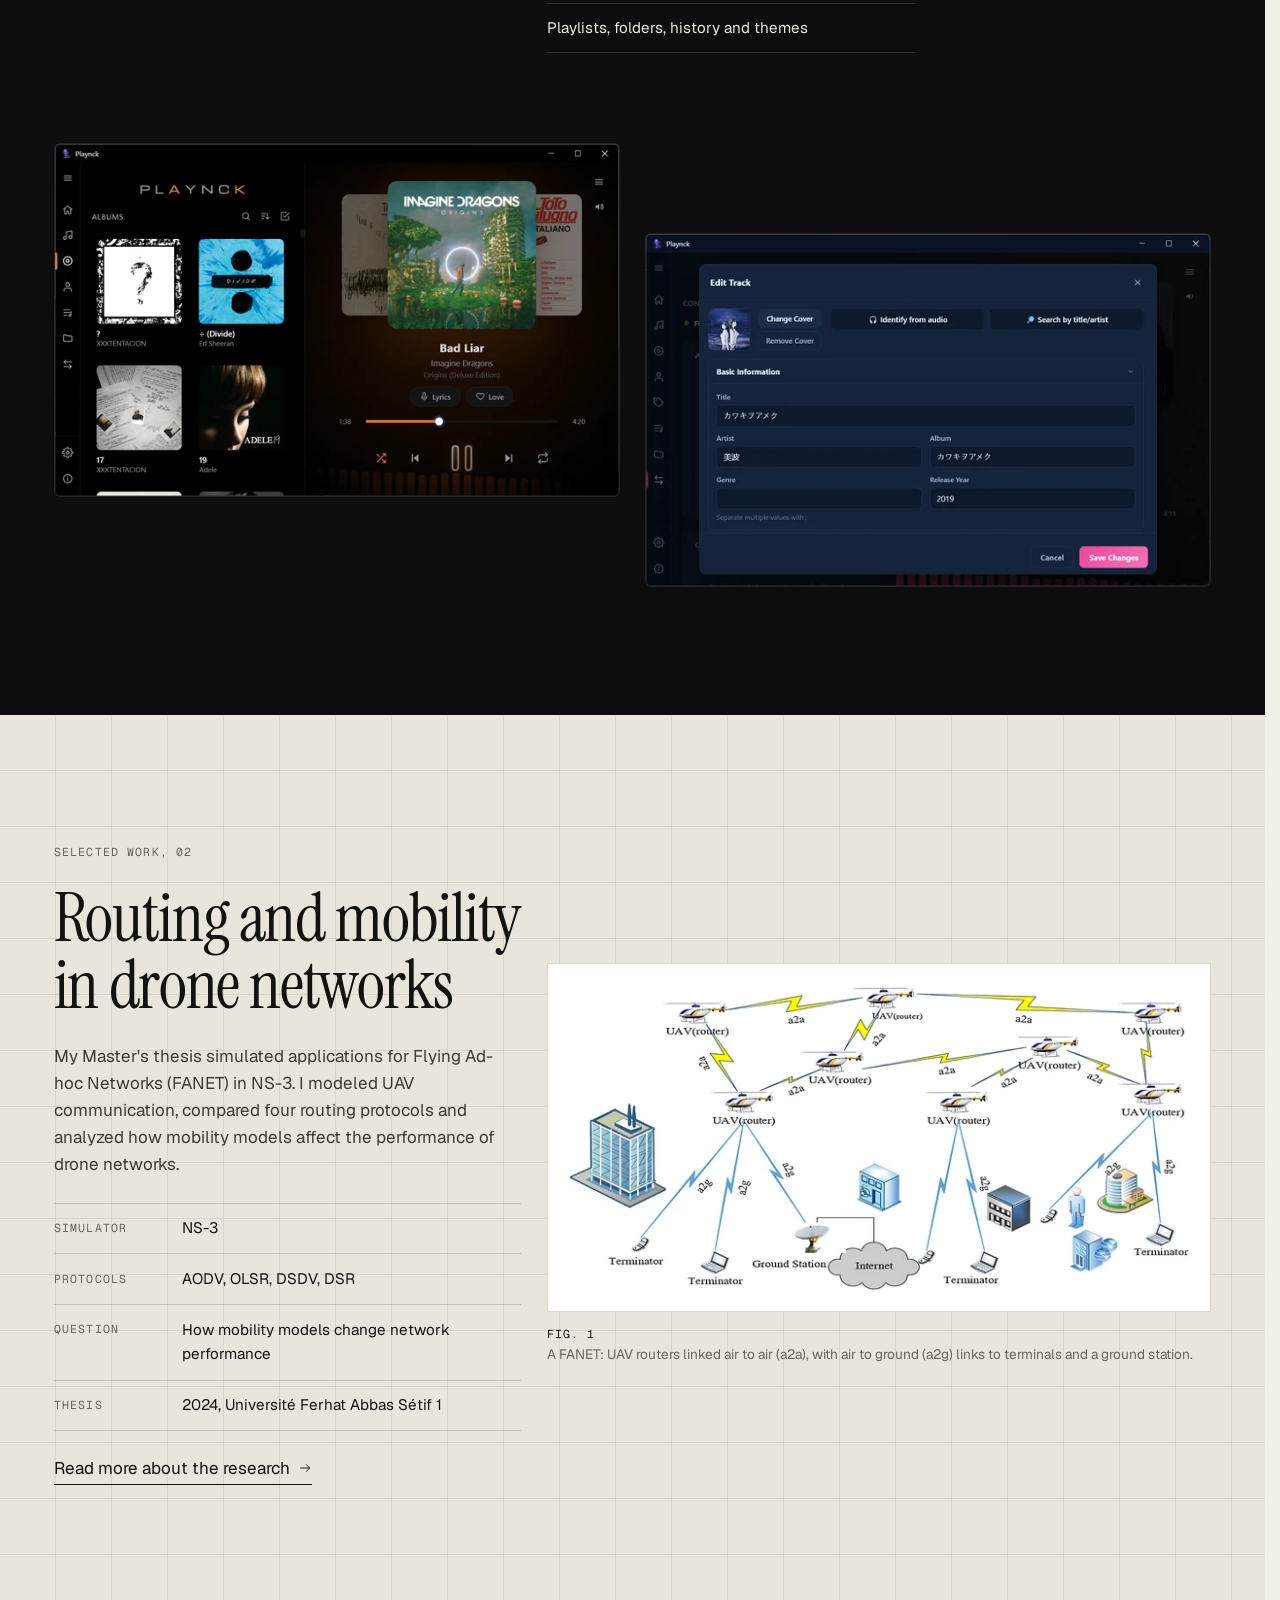
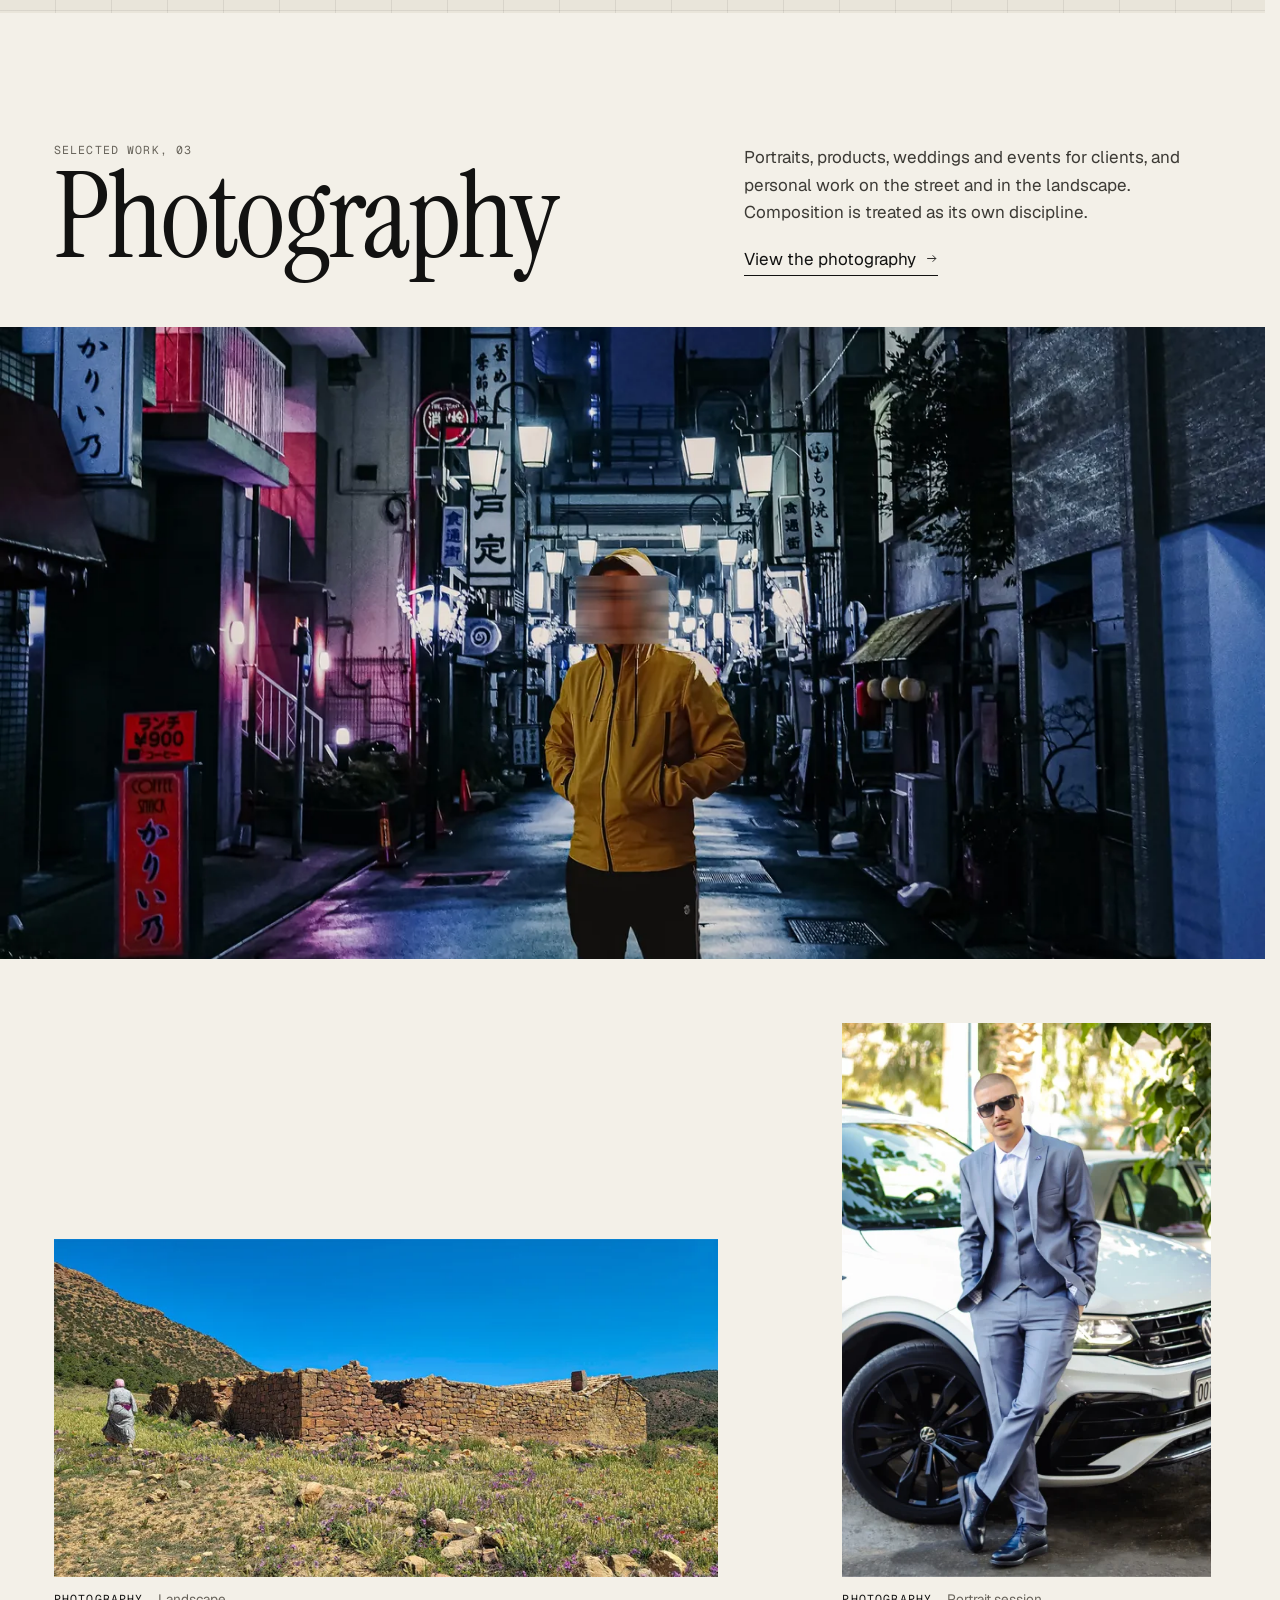
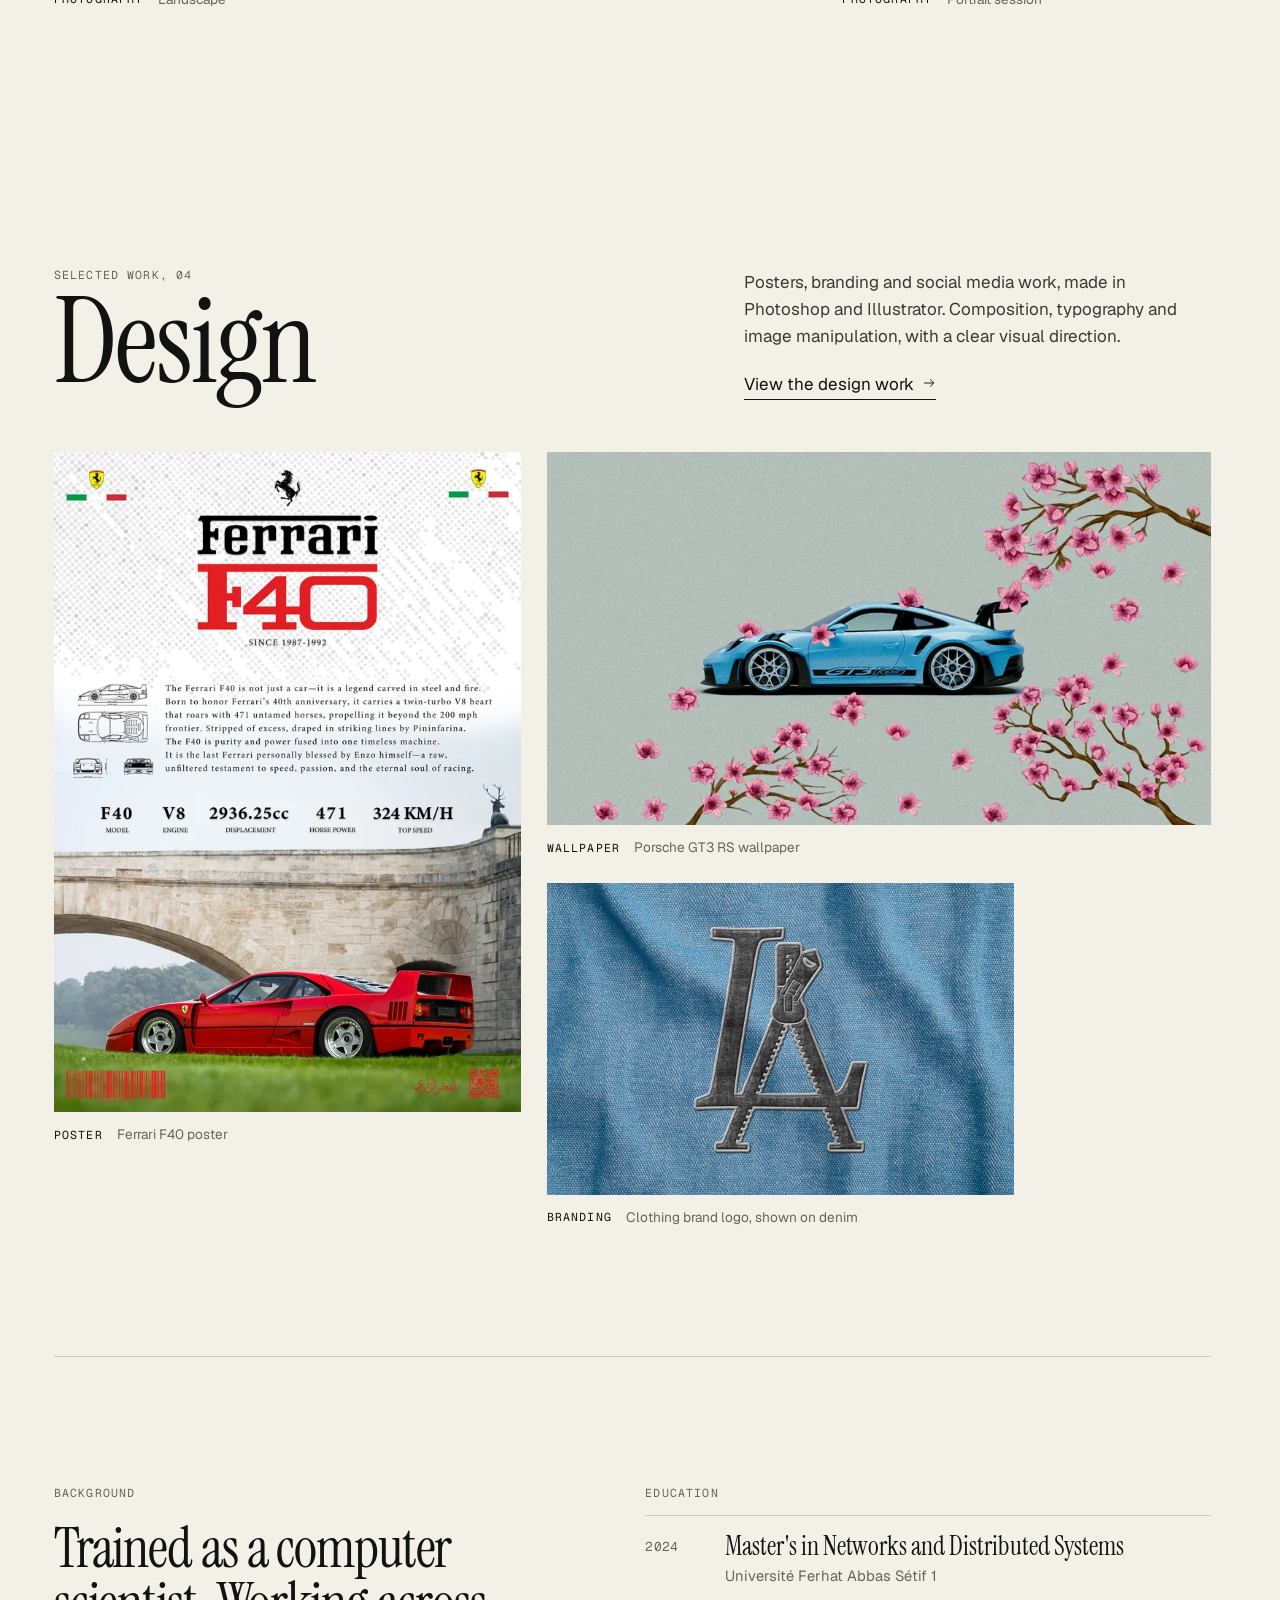
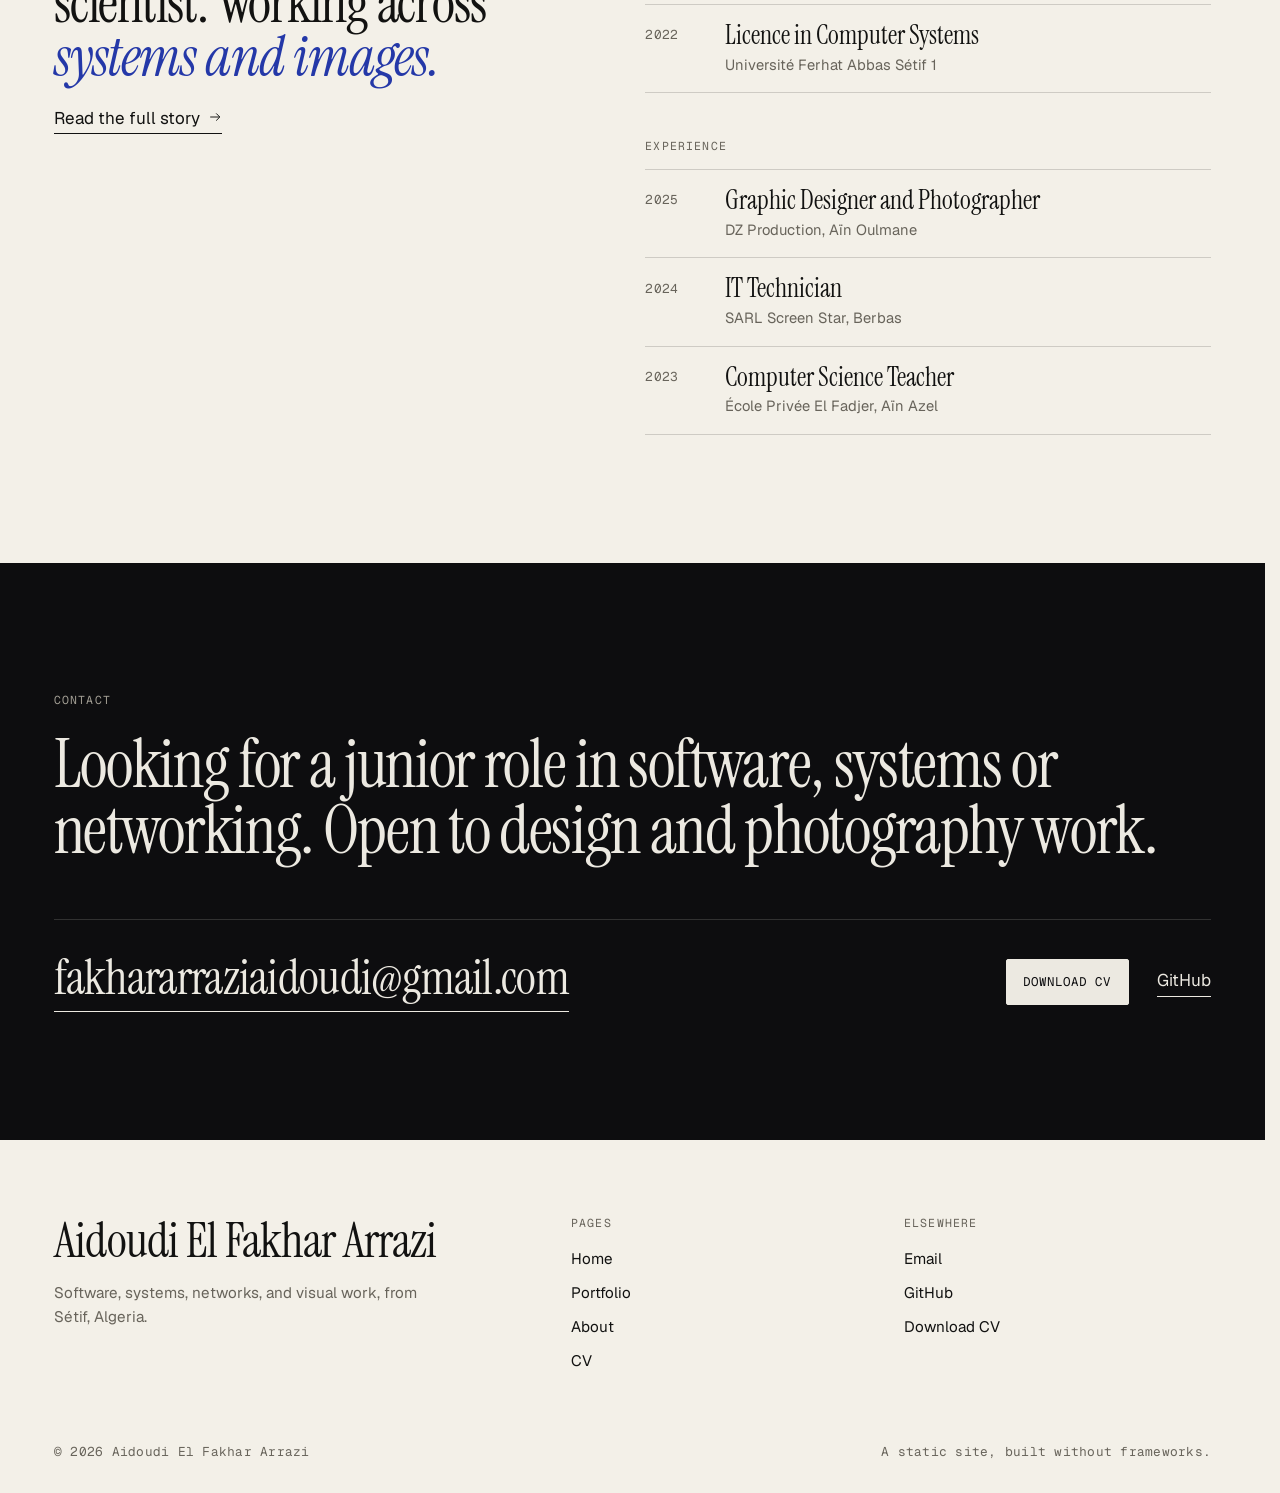
==== commit 8322eb5c: "new desing" ====
--- a/index.html
+++ b/index.html
@@ -1,142 +1,289 @@
 <!DOCTYPE html>
 <html lang="en">
 <head>
-  <meta charset="UTF-8" />
-  <meta name="viewport" content="width=device-width, initial-scale=1.0" />
-  <title>Aidoudi El Fakhar Arrazi — Software, Networks &amp; Photography</title>
-  <meta name="description" content="Aidoudi El Fakhar Arrazi — Computer Science, Networks &amp; Distributed Systems, software development and photography." />
-
-  <link rel="preconnect" href="https://fonts.googleapis.com">
-  <link rel="preconnect" href="https://fonts.gstatic.com" crossorigin>
-  <link href="https://fonts.googleapis.com/css2?family=Fraunces:opsz,wght@9..144,400;9..144,500&family=Inter:wght@400;500;600&family=IBM+Plex+Mono:wght@400;500&display=swap" rel="stylesheet">
-
-  <link rel="stylesheet" href="css/style.css" />
-  <link rel="stylesheet" href="css/home.css" />
+<meta charset="utf-8">
+<meta name="viewport" content="width=device-width, initial-scale=1">
+<title>Aidoudi El Fakhar Arrazi | Software, systems, networks and visual work</title>
+<meta name="description" content="Computer scientist with a Master&#x27;s in Networks and Distributed Systems. Desktop software, FANET research with NS-3, photography and graphic design. Based in Sétif, Algeria.">
+<meta name="author" content="Aidoudi El Fakhar Arrazi">
+<meta name="theme-color" content="#f3f0e8">
+<link rel="canonical" href="https://fakhararrazi.github.io/">
+<link rel="icon" href="assets/favicon.svg" type="image/svg+xml">
+
+<meta property="og:type" content="website">
+<meta property="og:site_name" content="Aidoudi El Fakhar Arrazi">
+<meta property="og:locale" content="en">
+<meta property="og:title" content="Aidoudi El Fakhar Arrazi | Software, systems, networks and visual work">
+<meta property="og:description" content="Computer scientist with a Master&#x27;s in Networks and Distributed Systems. Desktop software, FANET research with NS-3, photography and graphic design. Based in Sétif, Algeria.">
+<meta property="og:url" content="https://fakhararrazi.github.io/">
+<meta property="og:image" content="https://fakhararrazi.github.io/assets/web/og-image.jpg">
+<meta property="og:image:width" content="1200">
+<meta property="og:image:height" content="630">
+<meta property="og:image:alt" content="Night street in Tokyo with a figure in a yellow jacket, photographed and edited by Aidoudi El Fakhar Arrazi">
+<meta name="twitter:card" content="summary_large_image">
+<meta name="twitter:title" content="Aidoudi El Fakhar Arrazi | Software, systems, networks and visual work">
+<meta name="twitter:description" content="Computer scientist with a Master&#x27;s in Networks and Distributed Systems. Desktop software, FANET research with NS-3, photography and graphic design. Based in Sétif, Algeria.">
+<meta name="twitter:image" content="https://fakhararrazi.github.io/assets/web/og-image.jpg">
+<meta name="twitter:image:alt" content="Night street in Tokyo with a figure in a yellow jacket, photographed and edited by Aidoudi El Fakhar Arrazi">
+
+<link rel="preload" href="assets/fonts/instrument-serif-latin-400-normal.woff2" as="font" type="font/woff2" crossorigin>
+<link rel="preload" href="assets/fonts/geist-latin-wght-normal.woff2" as="font" type="font/woff2" crossorigin>
+<link rel="stylesheet" href="css/style.css">
+<link rel="stylesheet" href="css/home.css">
+<script>document.documentElement.classList.add("js")</script>
+<script type="application/ld+json">
+{
+ "@context": "https://schema.org",
+ "@graph": [
+  {
+   "@type": "Person",
+   "@id": "https://fakhararrazi.github.io/#person",
+   "name": "Aidoudi El Fakhar Arrazi",
+   "alternateName": "Fakhar Arrazi",
+   "url": "https://fakhararrazi.github.io/",
+   "image": "https://fakhararrazi.github.io/assets/web/portrait-896.webp",
+   "description": "Software developer, networking researcher, photographer and graphic designer based in Sétif, Algeria.",
+   "address": {
+    "@type": "PostalAddress",
+    "addressLocality": "Sétif",
+    "addressCountry": "DZ"
+   },
+   "alumniOf": {
+    "@type": "CollegeOrUniversity",
+    "name": "Université Ferhat Abbas Sétif 1"
+   },
+   "knowsAbout": [
+    "Software development",
+    "Computer networks",
+    "Distributed systems",
+    "Flying ad hoc networks",
+    "NS-3",
+    "Electron",
+    "Photography",
+    "Graphic design"
+   ],
+   "sameAs": [
+    "https://github.com/FakharArrazi"
+   ]
+  },
+  {
+   "@type": "WebSite",
+   "@id": "https://fakhararrazi.github.io/#website",
+   "url": "https://fakhararrazi.github.io/",
+   "name": "Aidoudi El Fakhar Arrazi",
+   "inLanguage": "en",
+   "author": {
+    "@id": "https://fakhararrazi.github.io/#person"
+   }
+  }
+ ]
+}
+</script>
 </head>
 <body>
-  <a class="skip-link" href="#main">Skip to content</a>
-
-  <header class="site-header">
-    <nav class="nav container" aria-label="Primary">
-      <a class="nav__mark" href="index.html">Fakhar <strong>Arrazi</strong></a>
-
-      <button class="nav__toggle" aria-label="Open menu" aria-expanded="false">
-        <span></span><span></span>
-      </button>
-
-      <ul class="nav__links">
-        <li><a href="index.html" aria-current="page">Home</a></li>
-        <li><a href="portfolio.html">Portfolio</a></li>
-        <li><a href="about.html">About</a></li>
-        <li><a href="cv.html">CV</a></li>
-        <li><a class="nav__contact" href="about.html#contact">Contact</a></li>
+<a class="skip" href="#main">Skip to content</a>
+<header class="site-header">
+  <div class="site-header__in container">
+    <a class="brand" href="index.html" aria-label="Fakhar Arrazi, home">Fakhar <em>Arrazi</em></a>
+    <nav class="nav" aria-label="Primary">
+      <a href="index.html" aria-current="page">Home</a>
+      <a href="portfolio.html">Portfolio</a>
+      <a href="about.html">About</a>
+      <a href="cv.html">CV</a>
+      <a class="nav__contact" href="about.html#contact">Contact</a>
+    </nav>
+    <button class="menu-btn" type="button" aria-expanded="false" aria-controls="menu">Menu</button>
+  </div>
+</header>
+<div class="menu" id="menu" aria-hidden="true" inert role="dialog" aria-modal="true" aria-label="Site menu">
+  <div class="container">
+    <div class="menu__top"><a class="brand" href="index.html">Fakhar <em>Arrazi</em></a><button class="menu-btn menu__close" type="button">Close</button></div>
+  </div>
+  <nav class="menu__nav container" aria-label="Mobile">
+      <a href="index.html" aria-current="page">Home<span>01</span></a>
+      <a href="portfolio.html">Portfolio<span>02</span></a>
+      <a href="about.html">About<span>03</span></a>
+      <a href="cv.html">CV<span>04</span></a>
+      <a href="about.html#contact">Contact<span>05</span></a>
+  </nav>
+  <div class="menu__foot container"><a class="link" href="mailto:fakhararraziaidoudi@gmail.com">fakhararraziaidoudi@gmail.com</a><a class="link" href="https://github.com/FakharArrazi" target="_blank" rel="noopener">GitHub</a></div>
+</div>
+<main id="main">
+
+<section class="hero container" aria-labelledby="hero-title">
+  <div class="hero__copy">
+    <p class="eyebrow">Sétif, Algeria. Open to junior roles in software, systems and networking.</p>
+    <h1 id="hero-title" class="hero__name"><span>Aidoudi El</span> <span>Fakhar Arrazi</span></h1>
+    <p class="hero__line serif">Software, systems, networks, <em>and visual work.</em></p>
+    <p class="hero__intro">I am a computer scientist with a Master's degree in Networks and Distributed Systems. I build desktop software, research how drone networks route data, and work as a photographer and graphic designer. Different crafts, one habit: close attention to structure and detail.</p>
+    <div class="hero__actions">
+      <a class="btn" href="portfolio.html">View selected work</a>
+      <a class="link" href="about.html">About me</a>
+      <a class="link" href="cv.html">View CV</a>
+      <a class="link" href="about.html#contact">Contact</a>
+    </div>
+  </div>
+  <figure class="hero__fig">
+    <img src="assets/web/portrait-896.webp" srcset="assets/web/portrait-480.webp 480w, assets/web/portrait-896.webp 896w" sizes="(max-width: 900px) 92vw, 34vw" width="896" height="1195" alt="Portrait of Aidoudi El Fakhar Arrazi in a grey suit and navy tie, in an office with large windows" loading="eager" fetchpriority="high" decoding="async" style="object-position:50% 24%">
+  </figure>
+</section>
+
+<section class="statement container" aria-labelledby="statement-title">
+  <p class="eyebrow">Practice</p>
+  <div class="statement__main">
+    <h2 id="statement-title" class="statement__text" data-reveal>Most of my time goes into software and networks. The rest goes into photography and design. I treat them as <em>one practice</em>: structure first, then detail, then the discipline to leave things out.</h2>
+    <ol class="index">
+      <li data-reveal><a href="portfolio.html#playnck"><span class="mono">01</span><span class="index__t">Software</span><span class="index__d">Desktop applications built end to end, from interface details to the installer.</span></a></li>
+      <li data-reveal><a href="portfolio.html#fanet"><span class="mono">02</span><span class="index__t">Networks and research</span><span class="index__d">How independent nodes coordinate, fail and recover, studied through simulation.</span></a></li>
+      <li data-reveal><a href="portfolio.html#photography"><span class="mono">03</span><span class="index__t">Photography</span><span class="index__d">Portraits, products, weddings and events, plus personal street and landscape work.</span></a></li>
+      <li data-reveal><a href="portfolio.html#design"><span class="mono">04</span><span class="index__t">Design</span><span class="index__d">Branding, print and social media, made in Photoshop and Illustrator.</span></a></li>
+    </ol>
+  </div>
+</section>
+
+<section class="feature feature--dark on-dark" id="playnck" aria-labelledby="playnck-title">
+  <div class="container">
+    <header class="feature__head" data-reveal>
+      <p class="eyebrow">Selected work, 01</p>
+      <h2 id="playnck-title">Playnck</h2>
+      <p class="feature__sub">A desktop music player for local libraries, built with Electron.</p>
+    </header>
+    <a class="shot" href="portfolio.html#playnck" aria-label="Read the Playnck case study" data-reveal>
+      <img src="assets/web/playnck-home-1274.webp" srcset="assets/web/playnck-home-640.webp 640w, assets/web/playnck-home-1274.webp 1274w" sizes="(max-width: 1400px) 92vw, 1240px" width="1274" height="797" alt="Playnck home screen showing library totals, recently played tracks and an album cover carousel beside the player" loading="lazy" decoding="async">
+    </a>
+    <div class="feature__cols grid">
+      <div class="feature__text" data-reveal>
+        <p class="prose">Playnck manages and plays a local music library. It identifies tracks from their audio, edits tags and cover art, converts files with FFmpeg and ships as a Windows installer. It was built from an empty project to a packaged release.</p>
+      </div>
+      <ul class="ticks" data-reveal style="--d:.08s">
+        <li>Automatic tagging with AcoustID and MusicBrainz</li>
+        <li>Audio conversion with FFmpeg</li>
+        <li>Ten band equalizer and synced lyrics</li>
+        <li>Playlists, folders, history and themes</li>
       </ul>
-    </nav>
-  </header>
-
-  <main id="main">
-
-    <!-- Hero -->
-    <section class="hero container">
-      <p class="hero__eyebrow label" data-reveal>Computer Science · Networks &amp; Distributed Systems</p>
-      <h1 class="hero__name display" data-reveal>Aidoudi El&nbsp;Fakhar Arrazi</h1>
-      <p class="hero__statement" data-reveal>
-        Software <span>·</span> Networks &amp; Distributed Systems <span>·</span> Research <span>·</span> Photography <span>·</span> Desing
-      </p>
-    </section>
-
-    <!-- Introduction -->
-    <section class="section section--tight container">
-      <div class="intro">
-        <div class="intro__media" data-reveal>
-          <div class="media-placeholder" style="--ph-ratio: 2/3;">
-            <img src="assets/images/portrait/portrait.jpg" alt="Portrait of Aidoudi El Fakhar Arrazi"/>
-          </div>
-        </div>
-        <div data-reveal>
-          <p class="label">Introduction</p>
-          <p class="lede" style="margin-top: 1rem;">
-            I move between two disciplines that don't usually share a desk: the precise,
-            distributed logic of computer networks, and the slower, more deliberate eye
-            of photography. One is about how systems move information across distance;
-            the other is about what's worth holding still.
-          </p>
-          <p class="lede" style="margin-top: 1.25rem;">
-            My work spans software development, research into networked and distributed
-            systems, and an ongoing photography practice — treated here as equally
-            serious parts of the same person, not a developer's site with a hobby
-            bolted on.
-          </p>
-        </div>
+      <div class="feature__links" data-reveal style="--d:.16s">
+        <a class="btn" href="portfolio.html#playnck">Read the case study</a>
+        <a class="link link--arrow" href="https://github.com/FakharArrazi/Project-Playnck/releases/latest" target="_blank" rel="noopener">Download latest version</a>
+        <a class="link link--arrow" href="https://github.com/FakharArrazi/Project-Playnck" target="_blank" rel="noopener">Source on GitHub</a>
       </div>
-    </section>
-
-    <hr class="hairline container" />
-
-    <!-- What I do -->
-    <section class="section container">
-      <p class="label" data-reveal style="margin-bottom: 1.5rem;">What I do</p>
-      <ul class="focus-list">
-        <li class="focus-item" data-reveal>
-          <span class="focus-item__index mono">01 - </span>
-          <span class="focus-item__title">Software</span>
-          <span class="focus-item__desc">Building applications end to end, from interface details to the systems underneath them.</span>
-        </li>
-        <li class="focus-item" data-reveal>
-          <span class="focus-item__index mono">02 - </span>
-          <span class="focus-item__title">Networks &amp; Distributed Systems</span>
-          <span class="focus-item__desc">Studying how independent nodes coordinate, fail, and recover — with a particular interest in mobile and ad-hoc networks.</span>
-        </li>
-        <li class="focus-item" data-reveal>
-          <span class="focus-item__index mono">03 - </span>
-          <span class="focus-item__title">Research</span>
-          <span class="focus-item__desc">Simulation-driven exploration of networking problems, including work with Flying Ad-hoc Networks and NS-3.</span>
-        </li>
-        <li class="focus-item" data-reveal>
-          <span class="focus-item__index mono">04 - </span>
-          <span class="focus-item__title">Photography</span>
-          <span class="focus-item__desc">An ongoing visual practice across street, landscape and portrait work — composition as its own discipline.</span>
-        </li>
-        <li class="focus-item" data-reveal>
-          <span class="focus-item__index mono">05 - </span>
-          <span class="focus-item__title">Desing</span>
-          <span class="focus-item__desc">Creating visual systems that balance aesthetics and function — from digital interfaces and branding to thoughtful details that make a design feel intentional.</span>
-        </li>
+    </div>
+    <div class="duo grid">
+      <a class="shot duo__a" href="portfolio.html#playnck" aria-label="See more Playnck screens" data-reveal><img src="assets/web/playnck-albums-1274.webp" srcset="assets/web/playnck-albums-640.webp 640w, assets/web/playnck-albums-1274.webp 1274w" sizes="(max-width: 720px) 92vw, 46vw" width="1274" height="797" alt="Playnck album grid beside a now playing view with cover carousel" loading="lazy" decoding="async"></a>
+      <a class="shot duo__b" href="portfolio.html#playnck" aria-label="See more Playnck screens" data-reveal style="--d:.1s"><img src="assets/web/playnck-edit-1274.webp" srcset="assets/web/playnck-edit-640.webp 640w, assets/web/playnck-edit-1274.webp 1274w" sizes="(max-width: 720px) 92vw, 46vw" width="1274" height="797" alt="Playnck track editor with cover art controls and identify from audio button" loading="lazy" decoding="async"></a>
+    </div>
+  </div>
+</section>
+
+<section class="feature feature--research" id="fanet" aria-labelledby="fanet-title">
+  <div class="container research grid">
+    <div class="research__text">
+      <p class="eyebrow" data-reveal>Selected work, 02</p>
+      <h2 id="fanet-title" data-reveal>Routing and mobility in drone networks</h2>
+      <p class="prose" data-reveal>My Master's thesis simulated applications for Flying Ad-hoc Networks (FANET) in NS-3. I modeled UAV communication, compared four routing protocols and analyzed how mobility models affect the performance of drone networks.</p>
+      <dl class="facts" data-reveal>
+        <div><dt>Simulator</dt><dd>NS-3</dd></div>
+        <div><dt>Protocols</dt><dd>AODV, OLSR, DSDV, DSR</dd></div>
+        <div><dt>Question</dt><dd>How mobility models change network performance</dd></div>
+        <div><dt>Thesis</dt><dd>2024, Université Ferhat Abbas Sétif 1</dd></div>
+      </dl>
+      <a class="link link--arrow" href="portfolio.html#fanet" data-reveal>Read more about the research</a>
+    </div>
+    <figure class="research__fig" data-reveal>
+      <div class="plate"><img src="assets/web/fanet-network-1200.webp" srcset="assets/web/fanet-network-640.webp 640w, assets/web/fanet-network-1200.webp 1200w, assets/web/fanet-network-1800.webp 1800w" sizes="(max-width: 900px) 92vw, 50vw" width="3400" height="1676" alt="Diagram of a flying ad hoc network: UAVs acting as routers linked air to air, and air to ground links to terminals and a ground station connected to the internet" loading="lazy" decoding="async"></div>
+      <figcaption class="cap"><b>Fig. 1</b><span>A FANET: UAV routers linked air to air (a2a), with air to ground (a2g) links to terminals and a ground station.</span></figcaption>
+    </figure>
+  </div>
+</section>
+
+<section class="feature feature--photo" id="photography" aria-labelledby="photo-title">
+  <div class="container photo__head grid">
+    <div class="photo__title">
+      <p class="eyebrow" data-reveal>Selected work, 03</p>
+      <h2 id="photo-title" data-reveal>Photography</h2>
+    </div>
+    <div class="photo__text">
+      <p class="prose" data-reveal>Portraits, products, weddings and events for clients, and personal work on the street and in the landscape. Composition is treated as its own discipline.</p>
+      <a class="link link--arrow" href="portfolio.html#photography" data-reveal>View the photography</a>
+    </div>
+  </div>
+  <a class="bleed" href="portfolio.html#photography" aria-label="View the photography" data-reveal>
+    <img src="assets/web/tokyo-1400.webp" srcset="assets/web/tokyo-800.webp 800w, assets/web/tokyo-1400.webp 1400w, assets/web/tokyo-2200.webp 2200w" sizes="100vw" width="4000" height="2080" alt="A figure in a yellow jacket standing in a narrow Tokyo street at night, lit by lanterns and neon signs" loading="lazy" decoding="async" style="object-position:50% 55%">
+  </a>
+  <div class="container photo__pair grid">
+    <figure class="photo__a" data-reveal><a class="zoom" href="assets/web/landscape-2200.webp" data-lightbox="home-photo" data-category="Photography" data-caption="Landscape" data-alt="Stone farm building in a green mountain valley under a deep blue sky, with a woman walking in the meadow at the left" aria-label="Open image: Landscape"><img src="assets/web/landscape-1400.webp" srcset="assets/web/landscape-800.webp 800w, assets/web/landscape-1400.webp 1400w, assets/web/landscape-2200.webp 2200w" sizes="(max-width: 900px) 92vw, 62vw" width="2456" height="1249" alt="Stone farm building in a green mountain valley under a deep blue sky, with a woman walking in the meadow at the left" loading="lazy" decoding="async"></a><figcaption class="cap"><b>Photography</b><span>Landscape</span></figcaption></figure>
+    <figure class="photo__b" data-reveal style="--d:0.1s"><a class="zoom" href="assets/web/portrait-shoot-502.webp" data-lightbox="home-photo" data-category="Photography" data-caption="Portrait session" data-alt="Man in a blue three piece suit and sunglasses leaning on a white car" aria-label="Open image: Portrait session"><img src="assets/web/portrait-shoot-502.webp" width="502" height="754" alt="Man in a blue three piece suit and sunglasses leaning on a white car" loading="lazy" decoding="async"></a><figcaption class="cap"><b>Photography</b><span>Portrait session</span></figcaption></figure>
+  </div>
+</section>
+
+<section class="feature feature--design" id="design" aria-labelledby="design-title">
+  <div class="container">
+    <header class="design__head grid">
+      <div class="design__title"><p class="eyebrow" data-reveal>Selected work, 04</p><h2 id="design-title" data-reveal>Design</h2></div>
+      <div class="design__text"><p class="prose" data-reveal>Posters, branding and social media work, made in Photoshop and Illustrator. Composition, typography and image manipulation, with a clear visual direction.</p>
+      <a class="link link--arrow" href="portfolio.html#design" data-reveal>View the design work</a></div>
+    </header>
+    <div class="design__grid grid">
+      <figure class="d1" data-reveal><a class="zoom" href="assets/web/ferrari-1800.webp" data-lightbox="home-design" data-category="Poster" data-caption="Ferrari F40 poster" data-alt="Ferrari F40 poster with a red F40 wordmark, technical drawings, specifications and the car beneath a stone bridge" aria-label="Open image: Ferrari F40 poster"><img src="assets/web/ferrari-1100.webp" srcset="assets/web/ferrari-640.webp 640w, assets/web/ferrari-1100.webp 1100w, assets/web/ferrari-1800.webp 1800w" sizes="(max-width: 900px) 92vw, 40vw" width="3894" height="5507" alt="Ferrari F40 poster with a red F40 wordmark, technical drawings, specifications and the car beneath a stone bridge" loading="lazy" decoding="async"></a><figcaption class="cap"><b>Poster</b><span>Ferrari F40 poster</span></figcaption></figure>
+      <figure class="d2" data-reveal style="--d:0.08s"><a class="zoom" href="assets/web/gt3rs-1920.webp" data-lightbox="home-design" data-category="Wallpaper" data-caption="Porsche GT3 RS wallpaper" data-alt="Light blue Porsche GT3 RS in side profile on a pale green background with cherry blossom branches" aria-label="Open image: Porsche GT3 RS wallpaper"><img src="assets/web/gt3rs-1400.webp" srcset="assets/web/gt3rs-800.webp 800w, assets/web/gt3rs-1400.webp 1400w, assets/web/gt3rs-1920.webp 1920w" sizes="(max-width: 900px) 92vw, 52vw" width="1920" height="1080" alt="Light blue Porsche GT3 RS in side profile on a pale green background with cherry blossom branches" loading="lazy" decoding="async"></a><figcaption class="cap"><b>Wallpaper</b><span>Porsche GT3 RS wallpaper</span></figcaption></figure>
+      <figure class="d3" data-reveal style="--d:0.12s"><a class="zoom" href="assets/web/la-logo-1322.webp" data-lightbox="home-design" data-category="Branding" data-caption="Clothing brand logo, shown on denim" data-alt="Embroidered LA monogram with a zipper forming the letter A, on blue denim" aria-label="Open image: Clothing brand logo, shown on denim"><img src="assets/web/la-logo-1322.webp" srcset="assets/web/la-logo-640.webp 640w, assets/web/la-logo-1322.webp 1322w" sizes="(max-width: 900px) 92vw, 30vw" width="1322" height="882" alt="Embroidered LA monogram with a zipper forming the letter A, on blue denim" loading="lazy" decoding="async"></a><figcaption class="cap"><b>Branding</b><span>Clothing brand logo, shown on denim</span></figcaption></figure>
+    </div>
+  </div>
+</section>
+
+<section class="snapshot container" aria-labelledby="snap-title">
+  <div class="snapshot__head">
+    <p class="eyebrow" data-reveal>Background</p>
+    <h2 id="snap-title" data-reveal>Trained as a computer scientist. Working across <em>systems and images.</em></h2>
+    <a class="link link--arrow" href="about.html" data-reveal>Read the full story</a>
+  </div>
+  <div class="snapshot__lists">
+    <div data-reveal>
+      <h3 class="eyebrow">Education</h3>
+      <ul class="rows">
+        <li><span class="mono">2024</span><div><p class="rows__t">Master's in Networks and Distributed Systems</p><p class="rows__s">Université Ferhat Abbas Sétif 1</p></div></li>
+        <li><span class="mono">2022</span><div><p class="rows__t">Licence in Computer Systems</p><p class="rows__s">Université Ferhat Abbas Sétif 1</p></div></li>
       </ul>
-    </section>
-
-    <!-- CTA -->
-    <section class="cta-block container" data-reveal>
-      <p class="label">Selected work</p>
-      <h2 style="margin-top: 1rem;">A closer look at the software, research, photography and desing.</h2>
-      <div class="cta-block__row">
-        <a class="link-arrow" href="portfolio.html">
-          View portfolio
-          <svg viewBox="0 0 24 24" fill="none" stroke="currentColor" stroke-width="1.5"><path d="M5 12h14M13 6l6 6-6 6"/></svg>
-        </a>
-      </div>
-    </section>
-
-  </main>
-
-  <footer class="site-footer container">
-    <div class="footer__grid">
-      <span class="footer__name display">Aidoudi El Fakhar Arrazi</span>
-      <nav class="footer__links" aria-label="Footer">
-        <a href="index.html">Home</a>
-        <a href="portfolio.html">Portfolio</a>
-        <a href="about.html">About</a>
-        <a href="cv.html">CV</a>
-        <a href="https://github.com/FakharArrazi" target="_blank" rel="noopener">GitHub</a>
-      </nav>
-    </div>
-    <div class="footer__meta">
-      <span>&copy; <span id="year"></span> Aidoudi El Fakhar Arrazi</span>
-      <span>Built &amp; maintained independently</span>
-    </div>
-  </footer>
-
-  <script>document.getElementById("year").textContent = new Date().getFullYear();</script>
-  <script src="js/main.js"></script>
+    </div>
+    <div data-reveal style="--d:.08s">
+      <h3 class="eyebrow">Experience</h3>
+      <ul class="rows">
+        <li><span class="mono">2025</span><div><p class="rows__t">Graphic Designer and Photographer</p><p class="rows__s">DZ Production, Aïn Oulmane</p></div></li>
+        <li><span class="mono">2024</span><div><p class="rows__t">IT Technician</p><p class="rows__s">SARL Screen Star, Berbas</p></div></li>
+        <li><span class="mono">2023</span><div><p class="rows__t">Computer Science Teacher</p><p class="rows__s">École Privée El Fadjer, Aïn Azel</p></div></li>
+      </ul>
+    </div>
+  </div>
+</section>
+
+<section class="closing on-dark" aria-labelledby="closing-title">
+  <div class="container closing__in">
+    <p class="eyebrow" data-reveal>Contact</p>
+    <h2 id="closing-title" data-reveal>Looking for a junior role in software, systems or networking. Open to design and photography work.</h2>
+    <div class="closing__row" data-reveal>
+      <a class="closing__mail serif link" href="mailto:fakhararraziaidoudi@gmail.com">fakhararraziaidoudi@gmail.com</a>
+      <div class="closing__links"><a class="btn" href="assets/cv/cv.pdf" download>Download CV</a><a class="link" href="https://github.com/FakharArrazi" target="_blank" rel="noopener">GitHub</a></div>
+    </div>
+  </div>
+</section>
+
+</main>
+<footer class="site-footer container">
+  <div class="footer__top">
+    <div class="footer__brand">
+      <p class="footer__name">Aidoudi El Fakhar Arrazi</p>
+      <p class="footer__note">Software, systems, networks, and visual work, from Sétif, Algeria.</p>
+    </div>
+    <div class="footer__col">
+      <h2>Pages</h2>
+      <a href="index.html">Home</a><a href="portfolio.html">Portfolio</a><a href="about.html">About</a><a href="cv.html">CV</a>
+    </div>
+    <div class="footer__col">
+      <h2>Elsewhere</h2>
+      <a href="mailto:fakhararraziaidoudi@gmail.com">Email</a><a href="https://github.com/FakharArrazi" target="_blank" rel="noopener">GitHub</a><a href="assets/cv/cv.pdf" download>Download CV</a>
+    </div>
+  </div>
+  <div class="footer__bottom mono"><span>&copy; <span data-year>2026</span> Aidoudi El Fakhar Arrazi</span><span>A static site, built without frameworks.</span></div>
+</footer>
+<script src="js/main.js" defer></script>
 </body>
 </html>
--- a/css/style.css
+++ b/css/style.css
@@ -1,351 +1,263 @@
 /* ==========================================================================
-   Aidoudi El Fakhar Arrazi — Base stylesheet
-   Design tokens + reset + shared layout, navigation, footer, components.
-   Every page loads this file first, then a page-specific stylesheet.
+   Aidoudi El Fakhar Arrazi, shared foundation
+   Fonts, tokens, reset, typography, layout, header, menu, footer,
+   buttons, reveal motion and the lightbox. Loaded on every page,
+   followed by one page stylesheet.
    ========================================================================== */
 
+@font-face { font-family: "Instrument Serif"; src: url("../assets/fonts/instrument-serif-latin-400-normal.woff2") format("woff2"); font-weight: 400; font-style: normal; font-display: swap; }
+@font-face { font-family: "Instrument Serif"; src: url("../assets/fonts/instrument-serif-latin-400-italic.woff2") format("woff2"); font-weight: 400; font-style: italic; font-display: swap; }
+@font-face { font-family: "Geist"; src: url("../assets/fonts/geist-latin-wght-normal.woff2") format("woff2"); font-weight: 100 900; font-display: swap; }
+@font-face { font-family: "Geist Mono"; src: url("../assets/fonts/geist-mono-latin-wght-normal.woff2") format("woff2"); font-weight: 100 900; font-display: swap; }
+
 :root {
-  /* Color */
-  --bg:        #F7F7F5;
-  --bg-raised: #FFFFFF;
-  --ink:       #14161A;
-  --ink-soft:  #3A3D42;
-  --muted:     #6B6F76;
-  --line:      #E2E3E0;
-  --line-soft: #ECEDEA;
-  --accent:    #33449E;   /* used sparingly: links, active states, focus */
-  --accent-ink: #FFFFFF;
-
-  /* Type */
-  --font-display: 'Fraunces', Georgia, 'Times New Roman', serif;
-  --font-body:    'Inter', -apple-system, BlinkMacSystemFont, 'Segoe UI', sans-serif;
-  --font-mono:    'IBM Plex Mono', 'SFMono-Regular', Consolas, monospace;
-
-  /* Scale */
-  --step--1: clamp(0.92rem, 0.89rem + 0.15vw, 1rem);
-  --step-0:  clamp(1.08rem, 1.03rem + 0.2vw, 1.18rem);
-  --step-1:  clamp(1.28rem, 1.18rem + 0.5vw, 1.48rem);
-  --step-2:  clamp(1.5rem, 1.3rem + 1vw, 1.9rem);
-  --step-3:  clamp(2rem, 1.6rem + 2vw, 2.75rem);
-  --step-4:  clamp(2.75rem, 2rem + 3.5vw, 4.25rem);
-  --step-5:  clamp(3.5rem, 2.4rem + 5.5vw, 6.5rem);
-
-  /* Layout */
-  --container: 1220px;
-  --gutter: clamp(1.25rem, 3vw, 3rem);
-  --section-space: clamp(4.5rem, 10vw, 9rem);
-
-  /* Motion */
-  --ease: cubic-bezier(0.22, 1, 0.36, 1);
-  --fast: 220ms;
-  --slow: 620ms;
-}
-
-@media (prefers-color-scheme: dark) {
-  /* Intentionally not auto-switching to dark mode — the design is
-     built around the off-white/near-black pairing at all times.
-     Left here as a documented decision, not an oversight. */
+  --paper: #f3f0e8;
+  --paper-2: #e9e5da;
+  --ink: #121211;
+  --ink-2: #3c3a35;
+  --mute: #68645b;
+  --line: rgba(18, 18, 17, 0.16);
+  --line-soft: rgba(18, 18, 17, 0.08);
+  --accent: #2438a8;
+
+  --dark: #0d0d0f;
+  --on-dark: #ece9e1;
+  --mute-dark: #a29e94;
+  --line-dark: rgba(236, 233, 225, 0.16);
+  --accent-dark: #9aa9ff;
+
+  --serif: "Instrument Serif", Georgia, "Times New Roman", serif;
+  --sans: "Geist", system-ui, -apple-system, "Segoe UI", Roboto, sans-serif;
+  --mono: "Geist Mono", ui-monospace, SFMono-Regular, Menlo, Consolas, monospace;
+
+  --header-h: 64px;
+  --max: 1360px;
+  --gutter: clamp(1.25rem, 4.2vw, 3.75rem);
+  --gap: clamp(1rem, 2vw, 2rem);
+  --section: clamp(4rem, 10vw, 10rem);
+  --section-sm: clamp(3rem, 6vw, 5.5rem);
+  --ease: cubic-bezier(0.2, 0.8, 0.2, 1);
 }
 
 /* ---------- Reset ---------- */
 
 *, *::before, *::after { box-sizing: border-box; }
-html { -webkit-text-size-adjust: 100%; scroll-behavior: smooth; }
-@media (prefers-reduced-motion: reduce) {
-  html { scroll-behavior: auto; }
-  *, *::before, *::after {
-    animation-duration: 0.01ms !important;
-    animation-iteration-count: 1 !important;
-    transition-duration: 0.01ms !important;
-    scroll-behavior: auto !important;
-  }
-}
-
+html { -webkit-text-size-adjust: 100%; scroll-behavior: smooth; scrollbar-gutter: stable; }
 body {
   margin: 0;
-  background: var(--bg);
+  background: var(--paper);
   color: var(--ink);
-  font-family: var(--font-body);
-  font-size: var(--step-0);
+  font-family: var(--sans);
+  font-size: clamp(1rem, 0.96rem + 0.2vw, 1.0625rem);
   line-height: 1.6;
   -webkit-font-smoothing: antialiased;
   text-rendering: optimizeLegibility;
-}
-
-img, svg { display: block; max-width: 100%; }
+  overflow-x: clip;
+}
+body.is-locked { overflow: hidden; }
+img, svg { display: block; max-width: 100%; height: auto; }
 a { color: inherit; text-decoration: none; }
-button { font: inherit; color: inherit; background: none; border: 0; cursor: pointer; }
-ul { list-style: none; margin: 0; padding: 0; }
-h1, h2, h3, h4, p { margin: 0; }
-
-::selection { background: var(--ink); color: var(--bg); }
-
-:focus-visible {
-  outline: 2px solid var(--accent);
-  outline-offset: 3px;
-  border-radius: 1px;
-}
-
-/* ---------- Type helpers ---------- */
-
-.display   { font-family: var(--font-display); font-weight: 400; letter-spacing: -0.01em; }
-.mono      { font-family: var(--font-mono); }
-.label {
-  font-family: var(--font-mono);
-  font-size: var(--step--1);
-  letter-spacing: 0.08em;
+button { font: inherit; color: inherit; background: none; border: 0; padding: 0; cursor: pointer; }
+ul, ol { list-style: none; margin: 0; padding: 0; }
+h1, h2, h3, h4, p, figure, dl, dd { margin: 0; }
+::selection { background: var(--ink); color: var(--paper); }
+:focus-visible { outline: 2px solid var(--accent); outline-offset: 3px; }
+.on-dark :focus-visible { outline-color: var(--accent-dark); }
+[id] { scroll-margin-top: calc(var(--header-h) + 3.5rem); }
+
+.skip { position: absolute; left: -999px; top: 0; z-index: 100; background: var(--ink); color: var(--paper); padding: 0.8em 1.2em; font-family: var(--mono); font-size: 0.8rem; }
+.skip:focus { left: var(--gutter); top: 0.75rem; }
+
+/* ---------- Typography ---------- */
+
+h1, h2, h3, .serif { font-family: var(--serif); font-weight: 400; letter-spacing: -0.015em; }
+h1 { font-size: clamp(2.9rem, 0.7rem + 9vw, 8.5rem); line-height: 0.94; letter-spacing: -0.025em; }
+h2 { font-size: clamp(2.4rem, 1.5rem + 3.8vw, 5rem); line-height: 0.98; letter-spacing: -0.02em; }
+h3 { font-size: clamp(1.55rem, 1.3rem + 0.9vw, 2.1rem); line-height: 1.1; }
+em { font-style: italic; }
+
+.eyebrow, .mono {
+  font-family: var(--mono);
+  font-size: 0.72rem;
+  letter-spacing: 0.1em;
   text-transform: uppercase;
-  color: var(--muted);
-}
-
-h1 { font-family: var(--font-display); font-size: var(--step-5); line-height: 1.02; font-weight: 400; letter-spacing: -0.015em; }
-h2 { font-family: var(--font-display); font-size: var(--step-3); line-height: 1.1; font-weight: 400; letter-spacing: -0.01em; }
-h3 { font-family: var(--font-display); font-size: var(--step-2); line-height: 1.2; font-weight: 400; }
-
-p.lede { font-size: var(--step-1); color: var(--ink-soft); line-height: 1.55; max-width: 40em; }
+  line-height: 1.5;
+  color: var(--mute);
+}
+.mono { text-transform: none; letter-spacing: 0.02em; font-size: 0.8rem; }
+.lede { font-size: clamp(1.15rem, 1rem + 0.7vw, 1.5rem); line-height: 1.5; color: var(--ink-2); max-width: 38em; }
+.prose p + p { margin-top: 1.1em; }
+.prose { color: var(--ink-2); max-width: 38em; }
+.on-dark .eyebrow, .on-dark .mono { color: var(--mute-dark); }
+.on-dark .prose, .on-dark .lede { color: var(--on-dark); opacity: 0.86; }
 
 /* ---------- Layout ---------- */
 
-.container {
-  max-width: var(--container);
-  margin-inline: auto;
-  padding-inline: var(--gutter);
-}
-
-.section { padding-block: var(--section-space); }
-.section--tight { padding-block: clamp(2.5rem, 5vw, 4rem); }
-
-.hairline {
-  border: 0;
-  border-top: 1px solid var(--line);
-  margin: 0;
-}
-
-/* ---------- Buttons / links ---------- */
+.container { width: 100%; max-width: var(--max); margin-inline: auto; padding-inline: var(--gutter); }
+.grid { display: grid; grid-template-columns: repeat(12, minmax(0, 1fr)); column-gap: var(--gap); }
+.section { padding-block: var(--section); }
+
+/* ---------- Links and buttons ---------- */
+
+.link {
+  display: inline-block;
+  padding-bottom: 0.15em;
+  background: linear-gradient(currentColor, currentColor) 0 100% / 100% 1px no-repeat;
+  transition: background-size 0.35s var(--ease), color 0.2s;
+}
+.link:hover { background-size: 0 1px; background-position: 100% 100%; }
+.link--arrow::after { content: ""; display: inline-block; width: 0.8em; height: 0.8em; margin-left: 0.5em; vertical-align: -0.02em; background: currentColor; -webkit-mask: url("data:image/svg+xml,%3Csvg xmlns='http://www.w3.org/2000/svg' viewBox='0 0 24 24' fill='none' stroke='black' stroke-width='1.6'%3E%3Cpath d='M4 12h16M14 6l6 6-6 6'/%3E%3C/svg%3E") center / contain no-repeat; mask: url("data:image/svg+xml,%3Csvg xmlns='http://www.w3.org/2000/svg' viewBox='0 0 24 24' fill='none' stroke='black' stroke-width='1.6'%3E%3Cpath d='M4 12h16M14 6l6 6-6 6'/%3E%3C/svg%3E") center / contain no-repeat; transition: transform 0.3s var(--ease); }
+.link--arrow:hover::after { transform: translateX(4px); }
 
 .btn {
   display: inline-flex;
   align-items: center;
-  gap: 0.5em;
-  font-family: var(--font-mono);
-  font-size: var(--step--1);
-  letter-spacing: 0.04em;
+  gap: 0.6em;
+  min-height: 2.9rem;
+  padding: 0.75em 1.35em;
+  font-family: var(--mono);
+  font-size: 0.78rem;
+  letter-spacing: 0.08em;
   text-transform: uppercase;
-  padding: 0.9em 1.4em;
+  background: var(--ink);
+  color: var(--paper);
   border: 1px solid var(--ink);
-  color: var(--ink);
-  transition: background var(--fast) var(--ease), color var(--fast) var(--ease), border-color var(--fast) var(--ease);
-}
-.btn:hover, .btn:focus-visible { background: var(--ink); color: var(--bg); }
-
-.btn--ghost { border-color: var(--line); color: var(--muted); }
-.btn--ghost:hover, .btn--ghost:focus-visible { border-color: var(--ink); background: transparent; color: var(--ink); }
-
-.link-arrow {
-  display: inline-flex;
-  align-items: center;
-  gap: 0.5em;
-  font-family: var(--font-mono);
-  font-size: var(--step--1);
-  letter-spacing: 0.04em;
-  text-transform: uppercase;
-  border-bottom: 1px solid var(--line);
-  padding-bottom: 0.2em;
-  transition: border-color var(--fast) var(--ease), gap var(--fast) var(--ease);
-}
-.link-arrow:hover, .link-arrow:focus-visible { border-color: var(--ink); gap: 0.75em; }
-.link-arrow svg { width: 0.9em; height: 0.9em; transition: transform var(--fast) var(--ease); }
-.link-arrow:hover svg { transform: translateX(2px); }
-
-/* ---------- Navigation ---------- */
+  border-radius: 2px;
+  transition: background 0.25s var(--ease), color 0.25s var(--ease), border-color 0.25s var(--ease);
+}
+.btn:hover { background: var(--accent); border-color: var(--accent); }
+.btn--line { background: transparent; color: var(--ink); }
+.btn--line:hover { background: var(--ink); border-color: var(--ink); color: var(--paper); }
+.on-dark .btn { background: var(--on-dark); color: var(--dark); border-color: var(--on-dark); }
+.on-dark .btn:hover { background: var(--accent-dark); border-color: var(--accent-dark); }
+
+/* ---------- Header ---------- */
 
 .site-header {
   position: sticky;
   top: 0;
   z-index: 40;
-  background: color-mix(in srgb, var(--bg) 88%, transparent);
-  backdrop-filter: blur(10px);
+  height: var(--header-h);
+  background: color-mix(in srgb, var(--paper) 88%, transparent);
+  -webkit-backdrop-filter: blur(14px) saturate(1.2);
+  backdrop-filter: blur(14px) saturate(1.2);
   border-bottom: 1px solid transparent;
-  transition: border-color var(--fast) var(--ease), background var(--fast) var(--ease);
+  transition: border-color 0.3s;
 }
 .site-header.is-scrolled { border-bottom-color: var(--line); }
-
-.nav {
+.site-header__in { height: 100%; display: flex; align-items: center; justify-content: space-between; }
+.brand { font-family: var(--serif); font-size: 1.65rem; letter-spacing: -0.01em; line-height: 1; }
+.brand em { color: var(--ink-2); }
+.nav { display: none; align-items: center; gap: clamp(1.25rem, 2.6vw, 2.5rem); }
+.nav a { font-size: 0.9rem; color: var(--mute); padding-block: 0.4em; position: relative; transition: color 0.2s; }
+.nav a:hover, .nav a[aria-current="page"] { color: var(--ink); }
+.nav a:not(.nav__contact)::after { content: ""; position: absolute; left: 0; right: 0; bottom: 0.05em; height: 1px; background: var(--ink); transform: scaleX(0); transform-origin: left; transition: transform 0.35s var(--ease); }
+.nav a:not(.nav__contact):hover::after, .nav a[aria-current="page"]::after { transform: scaleX(1); }
+.nav .nav__contact { color: var(--ink); border: 1px solid var(--ink); border-radius: 2px; padding: 0.5em 1em; transition: background 0.25s, color 0.25s; }
+.nav .nav__contact:hover { background: var(--ink); color: var(--paper); }
+.menu-btn { font-family: var(--mono); font-size: 0.78rem; letter-spacing: 0.1em; text-transform: uppercase; min-height: 2.75rem; padding-inline: 0.25rem 0; }
+@media (min-width: 860px) { .nav { display: flex; } .menu-btn { display: none; } }
+
+/* ---------- Mobile menu ---------- */
+
+.menu {
+  position: fixed;
+  inset: 0;
+  z-index: 60;
   display: flex;
-  align-items: center;
-  justify-content: space-between;
-  padding-block: 1.25rem;
-}
-
-.nav__mark {
-  font-family: var(--font-display);
-  font-size: var(--step-1);
-  font-weight: 400;
-  letter-spacing: -0.01em;
-}
-.nav__mark strong { font-weight: 600; }
-
-.nav__links {
-  display: flex;
-  align-items: center;
-  gap: clamp(1.25rem, 2.5vw, 2.5rem);
-}
-
-.nav__links a {
-  position: relative;
-  font-family: var(--font-mono);
-  font-size: var(--step--1);
-  letter-spacing: 0.04em;
-  text-transform: uppercase;
-  color: var(--muted);
-  padding-block: 0.3em;
-  transition: color var(--fast) var(--ease);
-}
-.nav__links a:hover, .nav__links a:focus-visible { color: var(--ink); }
-.nav__links a::after {
-  content: "";
-  position: absolute;
-  left: 0; right: 100%;
-  bottom: -2px;
-  height: 1px;
-  background: var(--ink);
-  transition: right var(--fast) var(--ease);
-}
-.nav__links a:hover::after, .nav__links a[aria-current="page"]::after { right: 0; }
-.nav__links a[aria-current="page"] { color: var(--ink); }
-
-.nav__contact { color: var(--ink) !important; border: 1px solid var(--line); padding: 0.5em 0.9em; }
-.nav__contact:hover { border-color: var(--ink); }
-.nav__contact::after { display: none; }
-
-.nav__toggle { display: none; flex-direction: column; gap: 5px; padding: 0.5rem; }
-.nav__toggle span { width: 20px; height: 1px; background: var(--ink); transition: transform var(--fast) var(--ease), opacity var(--fast) var(--ease); }
-
-@media (max-width: 720px) {
-  .nav__toggle { display: flex; }
-  .nav__links {
-    position: fixed;
-    inset: 0 0 auto 0;
-    top: 0;
-    flex-direction: column;
-    align-items: flex-start;
-    gap: 0;
-    background: var(--bg);
-    padding: 6rem var(--gutter) 2rem;
-    transform: translateY(-100%);
-    transition: transform var(--slow) var(--ease);
-    height: 100vh;
-  }
-  .nav__links.is-open { transform: translateY(0); }
-  .nav__links a {
-    width: 100%;
-    padding-block: 1.1rem;
-    border-bottom: 1px solid var(--line-soft);
-    font-size: var(--step-1);
-  }
-  .nav__contact { border: none; margin-top: 1rem; padding: 0; }
-  body.nav-open { overflow: hidden; }
-}
+  flex-direction: column;
+  background: var(--paper);
+  opacity: 0;
+  visibility: hidden;
+  transition: opacity 0.28s var(--ease), visibility 0s linear 0.28s;
+}
+.menu.is-open { opacity: 1; visibility: visible; transition-delay: 0s; }
+.menu__top { height: var(--header-h); display: flex; align-items: center; justify-content: space-between; flex: none; }
+.menu__nav { flex: 1; display: flex; flex-direction: column; justify-content: flex-end; padding-bottom: 1.5rem; }
+.menu__nav a { font-family: var(--serif); font-size: clamp(2.6rem, 12vw, 3.6rem); line-height: 1.12; padding-block: 0.3rem; border-bottom: 1px solid var(--line-soft); display: flex; justify-content: space-between; align-items: baseline; opacity: 0; transform: translateY(14px); transition: opacity 0.4s var(--ease), transform 0.4s var(--ease); }
+.menu__nav a span { font-family: var(--mono); font-size: 0.72rem; color: var(--mute); letter-spacing: 0.08em; }
+.menu__nav a[aria-current="page"] { font-style: italic; }
+.menu.is-open .menu__nav a { opacity: 1; transform: none; }
+.menu.is-open .menu__nav a:nth-child(1) { transition-delay: 0.04s; }
+.menu.is-open .menu__nav a:nth-child(2) { transition-delay: 0.08s; }
+.menu.is-open .menu__nav a:nth-child(3) { transition-delay: 0.12s; }
+.menu.is-open .menu__nav a:nth-child(4) { transition-delay: 0.16s; }
+.menu.is-open .menu__nav a:nth-child(5) { transition-delay: 0.2s; }
+.menu__foot { flex: none; display: flex; flex-wrap: wrap; gap: 0.5rem 1.5rem; padding-bottom: max(1.5rem, env(safe-area-inset-bottom)); font-size: 0.95rem; color: var(--ink-2); }
 
 /* ---------- Footer ---------- */
 
-.site-footer {
-  border-top: 1px solid var(--line);
-  padding-block: clamp(2.5rem, 6vw, 4rem);
-}
-
-.footer__grid {
-  display: flex;
-  flex-wrap: wrap;
-  justify-content: space-between;
-  align-items: flex-end;
-  gap: 2rem;
-}
-
-.footer__name { font-family: var(--font-display); font-size: var(--step-1); }
-
-.footer__links {
-  display: flex;
-  flex-wrap: wrap;
-  gap: 1.5rem;
-}
-.footer__links a {
-  font-family: var(--font-mono);
-  font-size: var(--step--1);
-  letter-spacing: 0.04em;
-  text-transform: uppercase;
-  color: var(--muted);
-  border-bottom: 1px solid transparent;
-  transition: color var(--fast) var(--ease), border-color var(--fast) var(--ease);
-}
-.footer__links a:hover, .footer__links a:focus-visible { color: var(--ink); border-color: var(--ink); }
-
-.footer__meta {
-  margin-top: 2rem;
-  color: var(--muted);
-  font-family: var(--font-mono);
-  font-size: var(--step--1);
-  display: flex;
-  justify-content: space-between;
-  flex-wrap: wrap;
-  gap: 0.5rem;
-}
-
-/* ---------- Media placeholder (used until real assets are added) ---------- */
-
-.media-placeholder {
-  position: relative;
-  width: 100%;
-  aspect-ratio: var(--ph-ratio, 4 / 5);
-  background:
-    repeating-linear-gradient(135deg, var(--line-soft) 0 1px, transparent 1px 14px),
-    var(--bg-raised);
-  border: 1px solid var(--line);
-  display: flex;
-  align-items: flex-end;
-  overflow: hidden;
-}
-.media-placeholder__label {
-  font-family: var(--font-mono);
-  font-size: var(--step--1);
-  color: var(--muted);
-  padding: 0.9rem 1rem;
-  background: color-mix(in srgb, var(--bg) 75%, transparent);
-  width: 100%;
-}
-.media-placeholder img {
-  position: absolute;
-  inset: 0;
-  width: 100%;
-  height: 100%;
-  object-fit: cover;
-  display: none; /* hidden until main.js confirms it loaded */
-}
-/* Once a real file loads at the given path, main.js adds this class
-   so the photo shows and the placeholder path label disappears. */
-.media-placeholder.has-image img { display: block; }
-.media-placeholder.has-image .media-placeholder__label { display: none; }
-
-/* ---------- Scroll reveal ---------- */
-
-[data-reveal] {
-  opacity: 0;
-  transform: translateY(18px);
-  transition: opacity var(--slow) var(--ease), transform var(--slow) var(--ease);
-}
-[data-reveal].is-visible { opacity: 1; transform: translateY(0); }
-
-/* ---------- Skip link ---------- */
-
-.skip-link {
-  position: absolute;
-  left: -999px;
-  top: 0;
-  background: var(--ink);
-  color: var(--bg);
-  padding: 0.75em 1.25em;
-  font-family: var(--font-mono);
-  font-size: var(--step--1);
-  z-index: 100;
-}
-.skip-link:focus { left: var(--gutter); top: var(--gutter); }
+.site-footer { padding-block: clamp(3rem, 6vw, 5rem) 2rem; }
+.site-footer, .statement, .snapshot, .block { position: relative; }
+.site-footer::before, .statement::before, .snapshot::before, .block::before { content: ""; position: absolute; top: 0; left: var(--gutter); right: var(--gutter); border-top: 1px solid var(--line); }
+.footer__top { display: grid; grid-template-columns: minmax(0, 1.6fr) repeat(2, minmax(0, 1fr)); gap: 2.5rem var(--gap); }
+.footer__name { font-family: var(--serif); font-size: clamp(2rem, 1.4rem + 2vw, 3rem); line-height: 1; letter-spacing: -0.015em; }
+.footer__note { margin-top: 1rem; color: var(--mute); max-width: 26em; font-size: 0.95rem; }
+.footer__col h2 { font-family: var(--mono); font-size: 0.72rem; letter-spacing: 0.1em; text-transform: uppercase; color: var(--mute); margin-bottom: 0.9rem; }
+.footer__col a { display: block; width: max-content; padding-block: 0.3rem; font-size: 0.95rem; }
+.footer__bottom { margin-top: clamp(2.5rem, 5vw, 4rem); display: flex; flex-wrap: wrap; justify-content: space-between; gap: 0.5rem 2rem; }
+@media (max-width: 720px) { .footer__top { grid-template-columns: 1fr 1fr; } .footer__brand { grid-column: 1 / -1; } }
+
+/* ---------- Captions ---------- */
+
+.cap { margin-top: 0.8rem; display: flex; flex-wrap: wrap; gap: 0.15rem 0.9rem; font-size: 0.85rem; line-height: 1.45; color: var(--mute); }
+.cap b { font-family: var(--mono); font-weight: 400; font-size: 0.72rem; letter-spacing: 0.1em; text-transform: uppercase; color: var(--ink); padding-top: 0.12em; }
+.on-dark .cap { color: var(--mute-dark); }
+.on-dark .cap b { color: var(--on-dark); }
+
+.zoom { display: block; overflow: hidden; background: var(--paper-2); cursor: zoom-in; position: relative; }
+.zoom img { width: 100%; transition: transform 0.9s var(--ease); }
+.zoom:hover img { transform: scale(1.025); }
+
+/* ---------- Motion ---------- */
+
+@keyframes rise { from { opacity: 0; transform: translateY(18px); } to { opacity: 1; transform: none; } }
+@keyframes fade { from { opacity: 0; } to { opacity: 1; } }
+
+.js [data-reveal] { opacity: 0; transform: translateY(18px); transition: opacity 0.75s var(--ease), transform 0.75s var(--ease); transition-delay: var(--d, 0s); }
+.js [data-reveal].is-in { opacity: 1; transform: none; }
+
+@media (prefers-reduced-motion: reduce) {
+  html { scroll-behavior: auto; }
+  *, *::before, *::after { animation-duration: 0.01ms !important; animation-delay: 0s !important; transition-duration: 0.01ms !important; transition-delay: 0s !important; }
+  .js [data-reveal] { opacity: 1; transform: none; }
+  .zoom:hover img { transform: none; }
+}
+
+/* ---------- Lightbox ---------- */
+
+.lb { position: fixed; inset: 0; z-index: 90; display: flex; flex-direction: column; background: #0a0a0b; color: var(--on-dark); opacity: 0; visibility: hidden; transition: opacity 0.25s var(--ease), visibility 0s linear 0.25s; touch-action: pan-y pinch-zoom; }
+.lb.is-open { opacity: 1; visibility: visible; transition-delay: 0s; }
+.lb__bar { flex: none; display: flex; align-items: center; justify-content: space-between; padding: 0.9rem var(--gutter); }
+.lb__count { font-family: var(--mono); font-size: 0.78rem; letter-spacing: 0.08em; color: var(--mute-dark); }
+.lb__btn { font-family: var(--mono); font-size: 0.78rem; letter-spacing: 0.1em; text-transform: uppercase; min-height: 2.75rem; min-width: 2.75rem; padding-inline: 0.5rem; display: inline-flex; align-items: center; justify-content: center; color: var(--on-dark); transition: color 0.2s; }
+.lb__btn:hover { color: var(--accent-dark); }
+.lb :focus-visible { outline-color: var(--accent-dark); }
+.lb__stage { position: relative; flex: 1; min-height: 0; display: flex; align-items: center; justify-content: center; padding: 0 var(--gutter); }
+.lb__img { max-width: 100%; max-height: 100%; width: auto; height: auto; object-fit: contain; opacity: 0; transform: scale(0.985); transition: opacity 0.28s var(--ease), transform 0.4s var(--ease); user-select: none; -webkit-user-drag: none; }
+.lb__img.is-ready { opacity: 1; transform: none; }
+.lb__nav { position: absolute; top: 50%; transform: translateY(-50%); width: 3rem; height: 3.5rem; display: flex; align-items: center; justify-content: center; color: var(--on-dark); z-index: 2; transition: color 0.2s, opacity 0.2s; }
+.lb__nav:hover { color: var(--accent-dark); }
+.lb__nav svg { width: 1.6rem; height: 1.6rem; }
+.lb__nav--prev { left: max(0.25rem, calc(var(--gutter) / 3)); }
+.lb__nav--next { right: max(0.25rem, calc(var(--gutter) / 3)); }
+.lb__nav[disabled] { opacity: 0.2; pointer-events: none; }
+.lb__cap { flex: none; padding: 1rem var(--gutter) max(1.25rem, env(safe-area-inset-bottom)); text-align: center; min-height: 4.6rem; }
+.lb__cat { font-family: var(--mono); font-size: 0.72rem; letter-spacing: 0.1em; text-transform: uppercase; color: var(--mute-dark); }
+.lb__text { margin-top: 0.3rem; font-size: 0.95rem; color: var(--on-dark); }
+@media (max-width: 640px) { .lb__nav { display: none; } .lb__stage { padding-inline: 0.5rem; } }
+
+/* ---------- Research backdrop (home and portfolio) ---------- */
+
+.feature--research, .chapter--research {
+  background-color: var(--paper-2);
+  background-image: linear-gradient(var(--line-soft) 1px, transparent 1px), linear-gradient(90deg, var(--line-soft) 1px, transparent 1px);
+  background-size: 56px 56px;
+  background-position: -1px -1px;
+}
+.plate { background: #fff; border: 1px solid var(--line); padding: clamp(0.75rem, 1.6vw, 1.5rem); }
+.plate img { width: 100%; }
+[hidden] { display: none !important; }
+
+/* No hairline between a dark closing section and the footer */
+main:has(> .on-dark:last-child) + .site-footer::before { display: none; }
--- a/css/home.css
+++ b/css/home.css
@@ -1,79 +1,138 @@
-/* Home page — index.html */
+/* Home page, index.html */
 
-.hero {
-  padding-block: clamp(3rem, 8vw, 6rem) clamp(3rem, 7vw, 5rem);
-  display: grid;
-  gap: 1.75rem;
+/* ---------- Hero ---------- */
+
+.hero { display: grid; grid-template-columns: repeat(12, minmax(0, 1fr)); column-gap: var(--gap); align-items: end; padding-top: clamp(2rem, 5vw, 4.5rem); padding-bottom: var(--section-sm); }
+.hero__copy { grid-column: 1 / 9; display: flex; flex-direction: column; align-items: flex-start; }
+.hero__fig { grid-column: 9 / 13; }
+.hero__fig img { width: 100%; aspect-ratio: 3 / 4; object-fit: cover; background: var(--paper-2); }
+.hero__name { margin-top: clamp(1.25rem, 3vw, 2.25rem); font-size: clamp(2.8rem, 0.6rem + 9.4vw, 8.75rem); }
+.hero__name span { display: block; }
+.hero__line { margin-top: clamp(1.25rem, 2.5vw, 2rem); font-size: clamp(1.6rem, 1.1rem + 1.6vw, 2.6rem); line-height: 1.1; letter-spacing: -0.01em; }
+.hero__line em { color: var(--accent); }
+.hero__intro { margin-top: 1.5rem; max-width: 34em; color: var(--ink-2); font-size: clamp(1.02rem, 0.98rem + 0.4vw, 1.18rem); }
+.hero__actions { margin-top: 2rem; display: flex; flex-wrap: wrap; align-items: center; gap: 0.9rem 1.75rem; }
+
+.hero__copy > * { animation: rise 0.9s var(--ease) both; }
+.hero__copy > :nth-child(2) { animation-delay: 0.06s; }
+.hero__copy > :nth-child(3) { animation-delay: 0.14s; }
+.hero__copy > :nth-child(4) { animation-delay: 0.22s; }
+.hero__copy > :nth-child(5) { animation-delay: 0.3s; }
+.hero__fig { animation: fade 1.2s 0.12s var(--ease) both; }
+
+@media (max-width: 900px) {
+  .hero { grid-template-columns: 1fr; row-gap: 2.5rem; }
+  .hero__copy, .hero__fig { grid-column: 1 / -1; }
+  .hero__fig img { aspect-ratio: 4 / 5; }
+  .hero__name { font-size: clamp(2.8rem, 14vw, 7.5rem); }
+  .hero__fig { max-width: 520px; }
 }
 
-.hero__eyebrow {
-  display: flex;
-  align-items: center;
-  gap: 0.75rem;
+/* ---------- Statement and index ---------- */
+
+.statement { display: grid; grid-template-columns: repeat(12, minmax(0, 1fr)); column-gap: var(--gap); row-gap: 1.5rem; padding-block: var(--section); }
+.statement > .eyebrow { grid-column: 1 / 4; padding-top: 0.9rem; }
+.statement__main { grid-column: 4 / 13; }
+.statement__text { font-size: clamp(1.9rem, 1.1rem + 2.9vw, 3.6rem); line-height: 1.1; letter-spacing: -0.015em; max-width: 21em; }
+.statement__text em { color: var(--accent); }
+.index { margin-top: clamp(2.5rem, 6vw, 5rem); border-top: 1px solid var(--line); }
+.index a { display: grid; grid-template-columns: 3rem minmax(0, 1fr) minmax(0, 1.1fr); gap: 0.4rem var(--gap); align-items: baseline; padding-block: 1.4rem; border-bottom: 1px solid var(--line); }
+.index__t { font-family: var(--serif); font-size: clamp(1.7rem, 1.3rem + 1.2vw, 2.4rem); line-height: 1.05; transition: transform 0.45s var(--ease), color 0.25s; }
+.index__d { color: var(--mute); max-width: 30em; }
+.index a:hover .index__t { transform: translateX(0.6rem); color: var(--accent); }
+@media (max-width: 900px) {
+  .statement > .eyebrow, .statement__main { grid-column: 1 / -1; }
+  .statement > .eyebrow { padding-top: 0; }
 }
-.hero__eyebrow::before {
-  content: "";
-  width: 28px;
-  height: 1px;
-  background: var(--ink);
+@media (max-width: 640px) {
+  .index a { grid-template-columns: 2.25rem minmax(0, 1fr); }
+  .index__d { grid-column: 2; }
 }
 
-.hero__name {
-  max-width: 16ch;
+/* ---------- Feature sections ---------- */
+
+.feature { padding-block: var(--section); }
+.feature h2 { font-size: clamp(3.2rem, 1.4rem + 7.6vw, 9rem); }
+.feature__head { display: grid; gap: 0.6rem; margin-bottom: clamp(2rem, 5vw, 4rem); }
+.feature__sub { font-family: var(--serif); font-size: clamp(1.4rem, 1.1rem + 1.2vw, 2.2rem); line-height: 1.15; color: var(--mute-dark); }
+
+/* Playnck */
+.feature--dark { background: var(--dark); color: var(--on-dark); }
+.shot { display: block; overflow: hidden; border: 1px solid var(--line-dark); border-radius: 6px; background: #000; }
+.shot img { width: 100%; transition: transform 1s var(--ease); }
+.shot:hover img { transform: scale(1.015); }
+.feature__cols { margin-top: clamp(2rem, 5vw, 4rem); row-gap: 2rem; }
+.feature__text { grid-column: 1 / 6; }
+.ticks { grid-column: 6 / 10; align-self: start; }
+.ticks li { padding-block: 0.75rem; border-top: 1px solid var(--line-dark); font-size: 0.95rem; }
+.ticks li:last-child { border-bottom: 1px solid var(--line-dark); }
+.feature__links { grid-column: 10 / 13; display: flex; flex-direction: column; align-items: flex-start; gap: 1.1rem; }
+.duo { margin-top: clamp(3rem, 7vw, 6rem); row-gap: var(--gap); }
+.duo__a { grid-column: 1 / 7; align-self: start; }
+.duo__b { grid-column: 7 / 13; margin-top: clamp(2rem, 7vw, 6rem); align-self: start; }
+@media (max-width: 900px) {
+  .feature__text, .ticks, .feature__links, .duo__a, .duo__b { grid-column: 1 / -1; }
+  .duo__b { margin-top: 0; }
 }
 
-.hero__statement {
-  font-family: var(--font-mono);
-  font-size: var(--step-0);
-  color: var(--ink-soft);
-  letter-spacing: 0.01em;
-  max-width: 46ch;
-}
-.hero__statement span { color: var(--muted); }
+/* FANET */
+.feature--research h2 { font-size: clamp(2.5rem, 1.4rem + 3.6vw, 4.8rem); }
+.research { align-items: center; row-gap: 3rem; }
+.research__text { grid-column: 1 / 6; display: grid; gap: 1.5rem; align-content: start; justify-items: start; }
+.research__fig { grid-column: 6 / 13; }
+.facts { width: 100%; border-top: 1px solid var(--line); }
+.facts > div { display: grid; grid-template-columns: 7rem minmax(0, 1fr); gap: 1rem; padding-block: 0.8rem; border-bottom: 1px solid var(--line); }
+.facts dt { font-family: var(--mono); font-size: 0.72rem; letter-spacing: 0.1em; text-transform: uppercase; color: var(--mute); padding-top: 0.2em; }
+.facts dd { font-size: 0.95rem; }
+@media (max-width: 900px) { .research__text, .research__fig { grid-column: 1 / -1; } }
 
-/* ---------- Intro ---------- */
-
-.intro {
-  display: grid;
-  grid-template-columns: minmax(0, 0.9fr) minmax(0, 1.3fr);
-  gap: clamp(2rem, 6vw, 5rem);
-  align-items: center;
+/* Photography */
+.photo__head { align-items: end; row-gap: 1.5rem; margin-bottom: clamp(2rem, 4vw, 3.5rem); }
+.photo__title { grid-column: 1 / 7; }
+.photo__text { grid-column: 8 / 13; display: grid; gap: 1.25rem; justify-items: start; }
+.bleed { display: block; overflow: hidden; aspect-ratio: 2 / 1; background: var(--ink); }
+.bleed img { width: 100%; height: 100%; object-fit: cover; transition: transform 1.3s var(--ease); }
+.bleed:hover img { transform: scale(1.02); }
+.photo__pair { margin-top: clamp(2rem, 5vw, 4rem); align-items: end; row-gap: var(--gap); }
+.photo__a { grid-column: 1 / 8; }
+.photo__b { grid-column: 9 / 13; }
+@media (max-width: 900px) {
+  .photo__title, .photo__text, .photo__a { grid-column: 1 / -1; }
+  .photo__b { grid-column: 1 / 11; }
+  .bleed { aspect-ratio: 4 / 3; }
 }
 
-@media (max-width: 860px) {
-  .intro { grid-template-columns: 1fr; }
+/* Design */
+.design__head { align-items: end; row-gap: 1.5rem; margin-bottom: clamp(2rem, 4vw, 3.5rem); }
+.design__title { grid-column: 1 / 7; }
+.design__text { grid-column: 8 / 13; display: grid; gap: 1.25rem; justify-items: start; }
+.design__grid { row-gap: var(--gap); align-items: start; }
+.d1 { grid-column: 1 / 6; grid-row: 1 / 3; }
+.d2 { grid-column: 6 / 13; }
+.d3 { grid-column: 6 / 11; }
+@media (max-width: 900px) {
+  .design__title, .design__text, .d1, .d2, .d3 { grid-column: 1 / -1; grid-row: auto; }
 }
 
-/* ---------- What I do ---------- */
+/* ---------- Background snapshot ---------- */
 
-.focus-list { border-top: 1px solid var(--line); }
+.snapshot { display: grid; grid-template-columns: repeat(12, minmax(0, 1fr)); column-gap: var(--gap); row-gap: 3rem; padding-block: var(--section); }
+.snapshot__head { grid-column: 1 / 6; display: grid; gap: 1.25rem; align-content: start; justify-items: start; }
+.snapshot__head h2 { font-size: clamp(2.1rem, 1.4rem + 2.6vw, 3.6rem); }
+.snapshot__head h2 em { color: var(--accent); }
+.snapshot__lists { grid-column: 7 / 13; display: grid; gap: 2.75rem; }
+.rows { margin-top: 0.9rem; border-bottom: 1px solid var(--line); }
+.rows li { display: grid; grid-template-columns: 4rem minmax(0, 1fr); gap: 1rem; padding-block: 1rem; border-top: 1px solid var(--line); }
+.rows .mono { padding-top: 0.35em; }
+.rows__t { font-family: var(--serif); font-size: clamp(1.35rem, 1.2rem + 0.5vw, 1.6rem); line-height: 1.15; }
+.rows__s { color: var(--mute); font-size: 0.92rem; margin-top: 0.15rem; }
+@media (max-width: 900px) { .snapshot__head, .snapshot__lists { grid-column: 1 / -1; } }
 
-.focus-item {
-  display: grid;
-  grid-template-columns: 3.5rem minmax(0, 1fr) minmax(0, 1.4fr);
-  gap: clamp(1rem, 3vw, 2.5rem);
-  align-items: baseline;
-  padding-block: clamp(1.5rem, 3vw, 2.25rem);
-  border-bottom: 1px solid var(--line);
-}
+/* ---------- Closing ---------- */
 
-@media (max-width: 720px) {
-  .focus-item { grid-template-columns: 2.5rem 1fr; row-gap: 0.5rem; }
-  .focus-item__desc { grid-column: 2 / -1; }
-}
-
-.focus-item__index { font-family: var(--font-mono); color: var(--muted); font-size: var(--step--1); }
-.focus-item__title { font-family: var(--font-display); font-size: var(--step-2); }
-.focus-item__desc { color: var(--muted); max-width: 42ch; }
-
-/* ---------- CTA / transition to portfolio ---------- */
-
-.cta-block {
-  text-align: center;
-  padding-block: clamp(4rem, 10vw, 7rem);
-  border-top: 1px solid var(--line);
-  border-bottom: 1px solid var(--line);
-}
-.cta-block h2 { max-width: 20ch; margin-inline: auto; }
-.cta-block .link-arrow { margin-top: 2rem; justify-content: center; }
-.cta-block__row { display: flex; justify-content: center; }
+.closing { background: var(--dark); color: var(--on-dark); padding-block: var(--section); }
+.closing__in { display: grid; gap: 1.5rem; }
+.closing h2 { font-size: clamp(2.2rem, 1.3rem + 3.6vw, 4.8rem); max-width: 17em; }
+.closing__row { margin-top: 2rem; padding-top: 2rem; display: flex; flex-wrap: wrap; align-items: center; justify-content: space-between; gap: 1.5rem 3rem; border-top: 1px solid var(--line-dark); }
+.closing__mail { font-size: clamp(1.5rem, 1rem + 2.6vw, 3rem); line-height: 1.1; overflow-wrap: anywhere; }
+.closing__links { display: flex; flex-wrap: wrap; align-items: center; gap: 1rem 1.75rem; }
